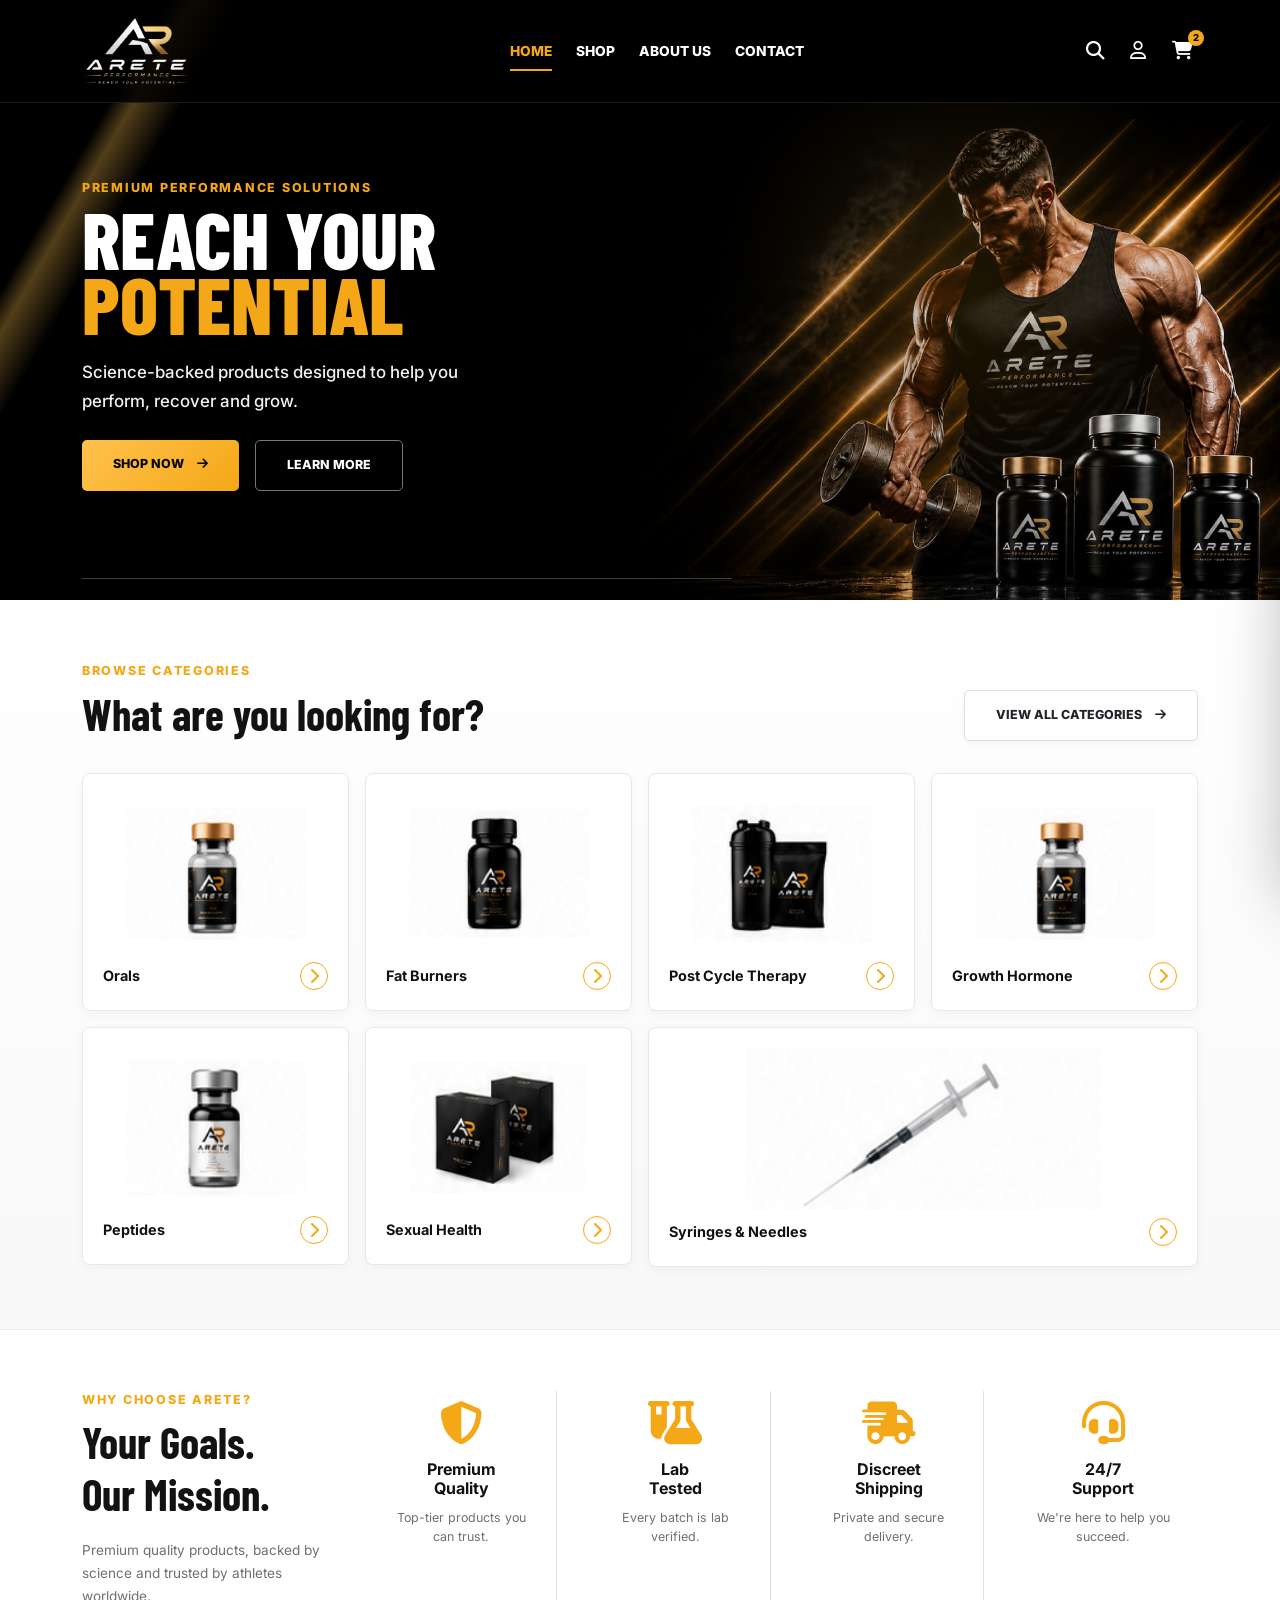
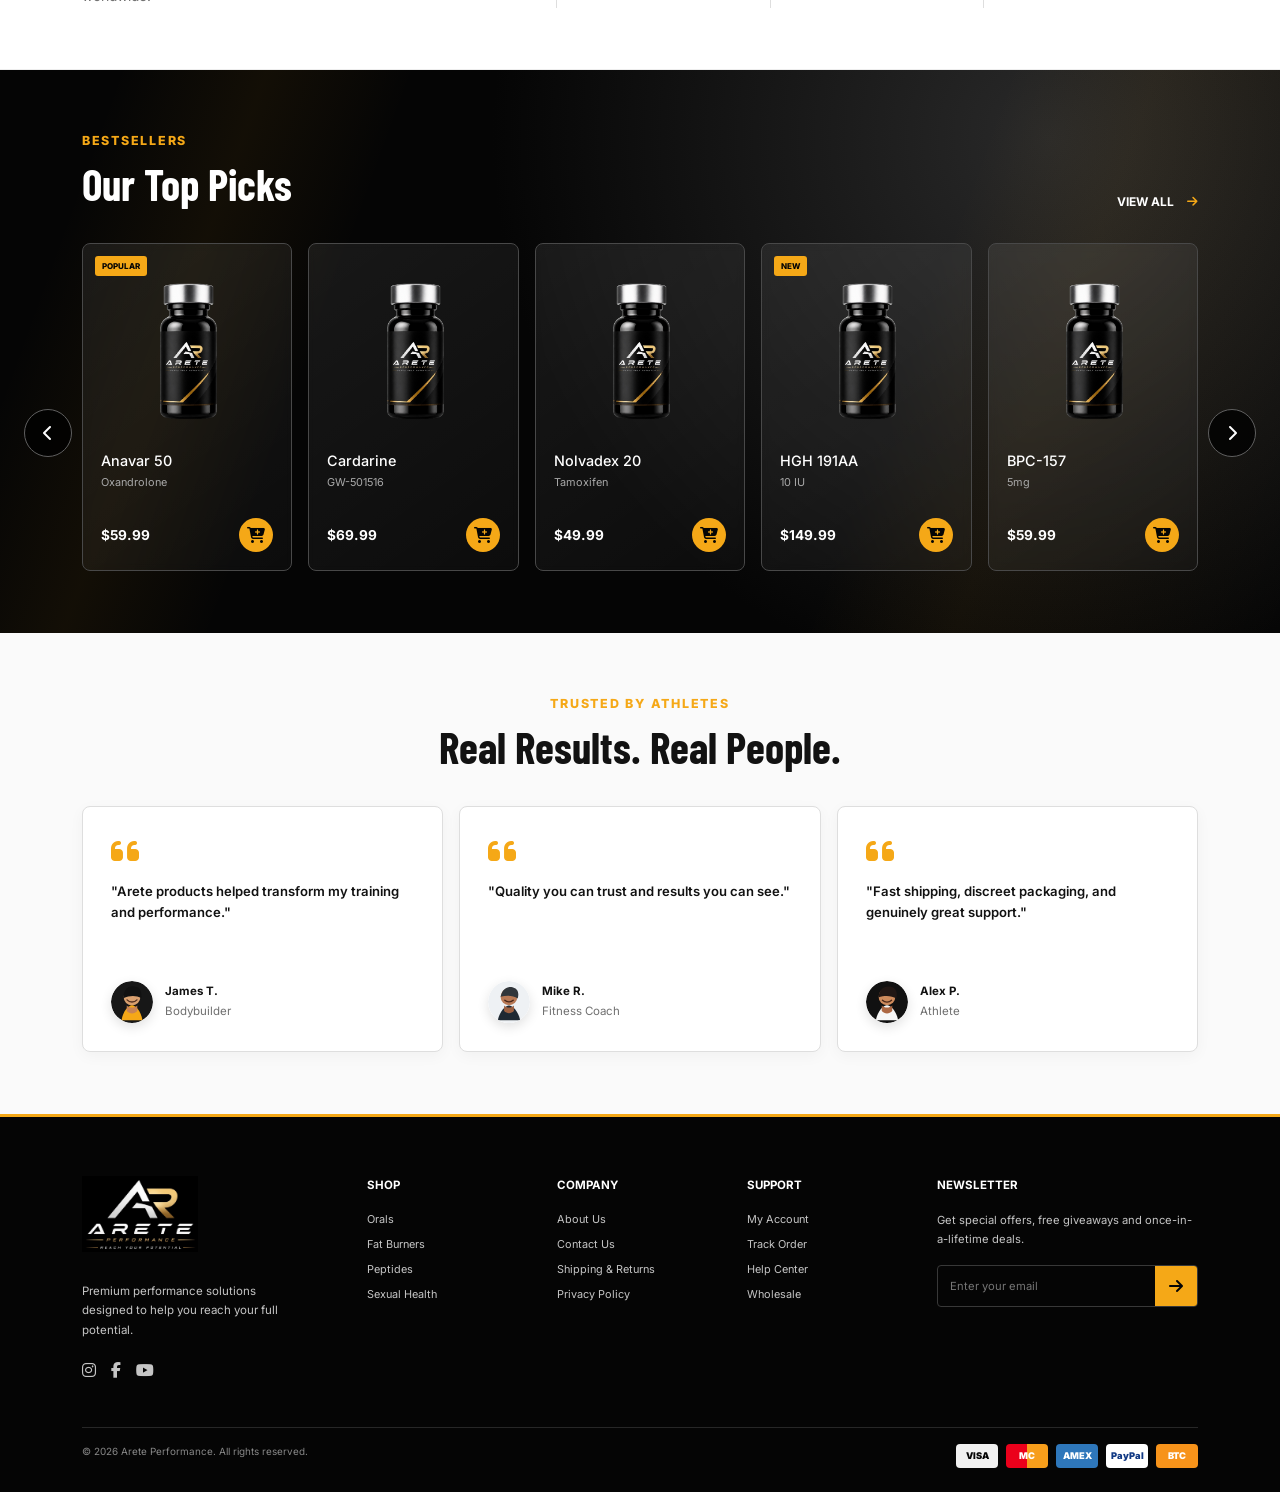
==== index.html @ d75e5074 "backup before execute 001" ====
<!doctype html>
<html lang="en">
<head>
  <meta charset="utf-8">
  <meta name="viewport" content="width=device-width, initial-scale=1">
  <meta name="description" content="Arete Performance premium sports nutrition and performance products.">
  <title>Arete Performance</title>
  <link rel="preconnect" href="https://fonts.googleapis.com">
  <link rel="preconnect" href="https://fonts.gstatic.com" crossorigin>
  <link href="https://fonts.googleapis.com/css2?family=Barlow+Condensed:wght@600;700;800&family=Inter:wght@400;500;600;700;800&display=swap" rel="stylesheet">
  <link href="https://cdn.jsdelivr.net/npm/bootstrap@5.3.3/dist/css/bootstrap.min.css" rel="stylesheet">
  <link href="https://cdnjs.cloudflare.com/ajax/libs/font-awesome/6.7.2/css/all.min.css" rel="stylesheet">
  <link href="assets/css/style.css" rel="stylesheet">
</head>
<body>
  <header class="site-header">
    <nav class="navbar navbar-expand-lg navbar-dark py-3">
      <div class="container">
        <a class="brand" href="#home" aria-label="Arete Performance home"><img src="assets/images/logo/logo-transperent.png" alt="Arete Performance"></a>
        <button class="navbar-toggler border-0 shadow-none" type="button" data-bs-toggle="collapse" data-bs-target="#mainNav" aria-controls="mainNav" aria-expanded="false" aria-label="Toggle navigation">
          <span class="navbar-toggler-icon"></span>
        </button>
        <div class="collapse navbar-collapse" id="mainNav">
          <ul class="navbar-nav mx-auto gap-lg-4">
            <li class="nav-item"><a class="nav-link active" href="#home">Home</a></li>
            <li class="nav-item"><a class="nav-link" href="#products">Shop</a></li>
            <li class="nav-item"><a class="nav-link" href="#about">About us</a></li>
            <li class="nav-item"><a class="nav-link" href="#contact">Contact</a></li>
          </ul>
          <div class="nav-actions d-flex align-items-center gap-3">
            <button class="icon-btn search-toggle" type="button" aria-label="Search"><i class="fa-solid fa-magnifying-glass"></i></button>
            <button class="icon-btn" type="button" aria-label="Account"><i class="fa-regular fa-user"></i></button>
            <button class="icon-btn cart-btn" type="button" aria-label="Cart"><i class="fa-solid fa-cart-shopping"></i><span class="cart-count">2</span></button>
          </div>
        </div>
      </div>
    </nav>
  </header>

  <main>
    <section class="hero" id="home">
      <div class="container hero-content">
        <div class="row align-items-center min-vh-hero">
          <div class="col-lg-6 col-xl-5">
            <p class="eyebrow reveal-up">Premium performance solutions</p>
            <h1 class="reveal-up delay-1">Reach your <span>potential</span></h1>
            <p class="hero-copy reveal-up delay-2">Science-backed products designed to help you perform, recover and grow.</p>
            <div class="d-flex flex-wrap gap-3 mt-4 reveal-up delay-3">
              <a class="btn btn-gold" href="#products">Shop now <i class="fa-solid fa-arrow-right"></i></a>
              <a class="btn btn-outline-light-custom" href="#about">Learn more</a>
            </div>
          </div>
          <!-- <div class="col-lg-6 col-xl-7 d-none d-lg-block">
            <div class="hero-product-stage reveal-up delay-2" aria-hidden="true">
              <img class="hero-shirt-logo" src="assets/images/logo/logo-transperent.png" alt="">
            </div>
          </div> -->
        </div>
        <div class="hero-features row g-0 reveal-up delay-4">
          <div class="col-6 col-lg-3"><div class="hero-feature"><i class="fa-solid fa-medal"></i><span>Premium<br>quality</span></div></div>
          <div class="col-6 col-lg-3"><div class="hero-feature"><i class="fa-solid fa-flask-vial"></i><span>Lab<br>tested</span></div></div>
          <div class="col-6 col-lg-3"><div class="hero-feature"><i class="fa-solid fa-shield-halved"></i><span>Discreet<br>shipping</span></div></div>
          <div class="col-6 col-lg-3"><div class="hero-feature border-0"><i class="fa-solid fa-headset"></i><span>24/7<br>support</span></div></div>
        </div>
      </div>
    </section>

    <section class="section-space categories" id="products">
      <div class="container">
        <div class="section-heading d-flex flex-wrap justify-content-between align-items-end gap-3 reveal-on-scroll">
          <div><p class="eyebrow">Browse categories</p><h2>What are you looking for?</h2></div>
          <a class="btn btn-light-outline" href="#bestsellers">View all categories <i class="fa-solid fa-arrow-right"></i></a>
        </div>
        <div class="row g-3 mt-3 reveal-group">
          <div class="col-6 col-md-4 col-lg-3"><article class="category-card"><img src="assets/images/categories-imgs/orals.png" alt="Orals"><div><h3>Orals</h3><i class="fa-solid fa-chevron-right"></i></div></article></div>
          <div class="col-6 col-md-4 col-lg-3"><article class="category-card bottle-dark"><img src="assets/images/categories-imgs/fat-burrners.png" alt="Fat burners"><div><h3>Fat Burners</h3><i class="fa-solid fa-chevron-right"></i></div></article></div>
          <div class="col-6 col-md-4 col-lg-3"><article class="category-card bottle-blue"><img src="assets/images/categories-imgs/post-cycle-therapy.png" alt="Post cycle therapy"><div><h3>Post Cycle Therapy</h3><i class="fa-solid fa-chevron-right"></i></div></article></div>
          <div class="col-6 col-md-4 col-lg-3"><article class="category-card bottle-gold"><img src="assets/images/categories-imgs/orals.png" alt="Human growth hormone"><div><h3>Growth Hormone</h3><i class="fa-solid fa-chevron-right"></i></div></article></div>
          <div class="col-6 col-md-4 col-lg-3"><article class="category-card bottle-silver"><img src="assets/images/categories-imgs/peptides.png" alt="Peptides"><div><h3>Peptides</h3><i class="fa-solid fa-chevron-right"></i></div></article></div>
          <div class="col-6 col-md-4 col-lg-3"><article class="category-card"><img class="category-art" src="assets/images/categories-imgs/sexual-health.png" alt="Sexual health products"><div><h3>Sexual Health</h3><i class="fa-solid fa-chevron-right"></i></div></article></div>
          <div class="col-12 col-md-8 col-lg-6"><article class="category-card wide-card"><img class="category-art syringe-art" src="assets/images/categories-imgs/injection.png" alt="Syringes and needles"><div><h3>Syringes &amp; Needles</h3><i class="fa-solid fa-chevron-right"></i></div></article></div>
        </div>
      </div>
    </section>

    <section class="why-section section-space" id="about">
      <div class="container">
        <div class="row align-items-stretch g-4 reveal-group">
          <div class="col-lg-3 why-intro">
            <p class="eyebrow">Why choose Arete?</p>
            <h2>Your Goals.<br>Our Mission.</h2>
            <p>Premium quality products, backed by science and trusted by athletes worldwide.</p>
          </div>
          <div class="col-6 col-lg"><div class="benefit"><i class="fa-solid fa-shield-halved"></i><h3>Premium<br>Quality</h3><p>Top-tier products you can trust.</p></div></div>
          <div class="col-6 col-lg"><div class="benefit"><i class="fa-solid fa-flask-vial"></i><h3>Lab<br>Tested</h3><p>Every batch is lab verified.</p></div></div>
          <div class="col-6 col-lg"><div class="benefit"><i class="fa-solid fa-truck-fast"></i><h3>Discreet<br>Shipping</h3><p>Private and secure delivery.</p></div></div>
          <div class="col-6 col-lg"><div class="benefit border-0"><i class="fa-solid fa-headset"></i><h3>24/7<br>Support</h3><p>We're here to help you succeed.</p></div></div>
        </div>
      </div>
    </section>

    <section class="bestsellers section-space" id="bestsellers">
      <div class="container">
        <div class="section-heading light d-flex justify-content-between align-items-end reveal-on-scroll">
          <div><p class="eyebrow">Bestsellers</p><h2>Our Top Picks</h2></div>
          <a href="#products">View all <i class="fa-solid fa-arrow-right"></i></a>
        </div>
        <div class="product-slider">
          <button class="slider-arrow slider-prev" type="button" aria-label="Previous product"><i class="fa-solid fa-chevron-left"></i></button>
          <div class="row g-3 mt-3 reveal-group product-track">
            <div class="col-6 col-md-4 col-lg"><article class="product-card bottle-blue"><span class="tag">Popular</span><img src="assets/images/product-bottle.png" alt="Anavar 50"><h3>Anavar 50</h3><small>Oxandrolone</small><div><strong>$59.99</strong><button aria-label="Add Anavar 50 to cart"><i class="fa-solid fa-cart-plus"></i></button></div></article></div>
            <div class="col-6 col-md-4 col-lg"><article class="product-card bottle-silver"><img src="assets/images/product-bottle.png" alt="Cardarine"><h3>Cardarine</h3><small>GW-501516</small><div><strong>$69.99</strong><button aria-label="Add Cardarine to cart"><i class="fa-solid fa-cart-plus"></i></button></div></article></div>
            <div class="col-6 col-md-4 col-lg"><article class="product-card bottle-gold"><img src="assets/images/product-bottle.png" alt="Nolvadex 20"><h3>Nolvadex 20</h3><small>Tamoxifen</small><div><strong>$49.99</strong><button aria-label="Add Nolvadex to cart"><i class="fa-solid fa-cart-plus"></i></button></div></article></div>
            <div class="col-6 col-md-4 col-lg"><article class="product-card bottle-dark"><span class="tag">New</span><img src="assets/images/product-bottle.png" alt="HGH 191AA"><h3>HGH 191AA</h3><small>10 IU</small><div><strong>$149.99</strong><button aria-label="Add HGH to cart"><i class="fa-solid fa-cart-plus"></i></button></div></article></div>
            <div class="col-6 col-md-4 col-lg"><article class="product-card"><img src="assets/images/product-bottle.png" alt="BPC-157"><h3>BPC-157</h3><small>5mg</small><div><strong>$59.99</strong><button aria-label="Add BPC-157 to cart"><i class="fa-solid fa-cart-plus"></i></button></div></article></div>
          </div>
          <button class="slider-arrow slider-next" type="button" aria-label="Next product"><i class="fa-solid fa-chevron-right"></i></button>
        </div>
      </div>
    </section>

    <section class="testimonials section-space">
      <div class="container">
        <div class="text-center section-heading reveal-on-scroll"><p class="eyebrow">Trusted by athletes</p><h2>Real Results. Real People.</h2></div>
        <div class="row g-3 mt-3 reveal-group">
          <div class="col-md-4"><figure class="quote-card"><i class="fa-solid fa-quote-left"></i><blockquote>"Arete products helped transform my training and performance."</blockquote><figcaption><img src="assets/images/testimonial-james.svg" alt="James T."><div><strong>James T.</strong><small>Bodybuilder</small></div></figcaption></figure></div>
          <div class="col-md-4"><figure class="quote-card"><i class="fa-solid fa-quote-left"></i><blockquote>"Quality you can trust and results you can see."</blockquote><figcaption><img src="assets/images/testimonial-mike.svg" alt="Mike R."><div><strong>Mike R.</strong><small>Fitness Coach</small></div></figcaption></figure></div>
          <div class="col-md-4"><figure class="quote-card"><i class="fa-solid fa-quote-left"></i><blockquote>"Fast shipping, discreet packaging, and genuinely great support."</blockquote><figcaption><img src="assets/images/testimonial-alex.svg" alt="Alex P."><div><strong>Alex P.</strong><small>Athlete</small></div></figcaption></figure></div>
        </div>
      </div>
    </section>
  </main>

  <footer class="site-footer section-space pb-4" id="contact">
    <div class="container">
      <div class="row g-4">
        <div class="col-lg-3"><a class="brand footer-brand" href="#home"><img src="assets/images/logo/logo.png" alt="Arete Performance"></a><p class="footer-copy">Premium performance solutions designed to help you reach your full potential.</p><div class="socials"><a href="#" aria-label="Instagram"><i class="fa-brands fa-instagram"></i></a><a href="#" aria-label="Facebook"><i class="fa-brands fa-facebook-f"></i></a><a href="#" aria-label="Youtube"><i class="fa-brands fa-youtube"></i></a></div></div>
        <div class="col-6 col-lg-2"><h3>Shop</h3><a href="#products">Orals</a><a href="#products">Fat Burners</a><a href="#products">Peptides</a><a href="#products">Sexual Health</a></div>
        <div class="col-6 col-lg-2"><h3>Company</h3><a href="#about">About Us</a><a href="#contact">Contact Us</a><a href="#">Shipping &amp; Returns</a><a href="#">Privacy Policy</a></div>
        <div class="col-6 col-lg-2"><h3>Support</h3><a href="#">My Account</a><a href="#">Track Order</a><a href="#">Help Center</a><a href="#">Wholesale</a></div>
        <div class="col-lg-3"><h3>Newsletter</h3><p>Get special offers, free giveaways and once-in-a-lifetime deals.</p><form class="newsletter"><label class="visually-hidden" for="email">Email</label><input id="email" type="email" placeholder="Enter your email" required><button type="submit" aria-label="Subscribe"><i class="fa-solid fa-arrow-right"></i></button></form></div>
      </div>
      <div class="footer-bottom"><span>&copy; 2026 Arete Performance. All rights reserved.</span><div class="payment-badges"><span>VISA</span><span>MC</span><span>AMEX</span><span>PayPal</span><span>BTC</span></div></div>
    </div>
  </footer>

  <div class="search-panel" aria-hidden="true">
    <button class="panel-close search-close" type="button" aria-label="Close search"><i class="fa-solid fa-xmark"></i></button>
    <div class="search-box">
      <p class="eyebrow">Search products</p>
      <form class="search-form">
        <label class="visually-hidden" for="siteSearch">Search</label>
        <input id="siteSearch" type="search" placeholder="Search Orals, Peptides, HGH..." autocomplete="off">
        <button type="submit"><i class="fa-solid fa-magnifying-glass"></i></button>
      </form>
      <div class="search-results" aria-live="polite"></div>
    </div>
  </div>

  <div class="cart-overlay" aria-hidden="true"></div>
  <aside class="cart-drawer" aria-hidden="true" aria-label="Shopping cart">
    <div class="cart-head">
      <div><p class="eyebrow">Your cart</p><h2>Shopping Cart</h2></div>
      <button class="panel-close cart-close" type="button" aria-label="Close cart"><i class="fa-solid fa-xmark"></i></button>
    </div>
    <div class="cart-items"></div>
    <div class="cart-empty">Your cart is empty.</div>
    <div class="cart-summary">
      <div><span>Subtotal</span><strong class="cart-subtotal">$0.00</strong></div>
      <p>Taxes and shipping calculated at checkout.</p>
      <button class="btn btn-gold w-100" type="button">Checkout <i class="fa-solid fa-arrow-right"></i></button>
    </div>
  </aside>

  <div class="toast-container position-fixed bottom-0 end-0 p-3"><div id="cartToast" class="toast" role="status"><div class="toast-body">Product added to your cart.</div></div></div>
  <script src="https://cdn.jsdelivr.net/npm/bootstrap@5.3.3/dist/js/bootstrap.bundle.min.js"></script>
  <script src="assets/js/main.js"></script>
</body>
</html>
---- assets/css/style.css ----
:root {
  --color-primary: #f5a817;
  --color-primary-light: #ffc14d;
  --color-black: #050505;
  --color-dark: #101010;
  --color-card: #181818;
  --color-white: #ffffff;
  --color-text: #121212;
  --color-muted: #707070;
  --color-border: #dedede;
  --color-surface: #f7f7f7;
  --font-body: "Inter", sans-serif;
  --font-display: "Barlow Condensed", sans-serif;
  --radius: 8px;
  --shadow: 0 12px 34px rgba(0, 0, 0, .1);
}

* {
  box-sizing: border-box;
}

html {
  scroll-behavior: smooth;
}

body {
  margin: 0;
  color: var(--color-text);
  font-family: var(--font-body);
  background: var(--color-white);
  overflow-x: hidden;
}

body.panel-open {
  overflow: hidden;
}

a {
  color: inherit;
  text-decoration: none;
}

img {
  max-width: 100%;
}

.section-space {
  padding: 62px 0;
}

.eyebrow {
  margin: 0 0 8px;
  color: var(--color-primary);
  font-size: .78rem;
  font-weight: 800;
  letter-spacing: .14em;
  text-transform: uppercase;
}

.section-heading h2,
.why-intro h2 {
  margin: 0;
  font-family: var(--font-display);
  font-size: clamp(2rem, 4vw, 2.7rem);
  font-weight: 700;
}

.site-header {
  position: fixed;
  top: 0;
  right: 0;
  left: 0;
  z-index: 1030;
  background: rgba(0, 0, 0, .84);
  border-bottom: 1px solid rgba(255, 255, 255, .1);
  transition: background .28s ease, border-color .28s ease, box-shadow .28s ease, backdrop-filter .28s ease;
}

.site-header.is-scrolled,
.site-header.menu-open {
  background: rgba(3, 3, 3, .95);
  border-bottom-color: rgba(255, 255, 255, .14);
  box-shadow: 0 12px 30px rgba(0, 0, 0, .28);
  backdrop-filter: blur(12px);
}

.brand {
  display: inline-flex;
  align-items: center;
  color: var(--color-white);
}

.brand {
  width: 150px;
  height: 70px;
}
.brand img {
  width: 100%;
  height: 100%;
  object-fit: contain;
  object-position: left;
}

.footer-brand img {
  width: 138px;
  height: 76px;
}

.navbar .nav-link {
  position: relative;
  padding: 10px 0 !important;
  color: var(--color-white);
  font-size: .86rem;
  font-weight: 800;
  text-transform: uppercase;
}

.navbar .nav-link::after {
  content: "";
  position: absolute;
  right: 50%;
  bottom: 0;
  left: 50%;
  height: 2px;
  background: var(--color-primary);
  transition: .25s;
}

.navbar .nav-link:hover,
.navbar .nav-link.active {
  color: var(--color-primary);
}

.navbar .nav-link:hover::after,
.navbar .nav-link.active::after {
  right: 0;
  left: 0;
}

.icon-btn {
  position: relative;
  padding: 5px;
  color: var(--color-white);
  font-size: 1.15rem;
  border: 0;
  background: transparent;
  transition: color .25s, transform .25s;
}

.icon-btn:hover {
  color: var(--color-primary);
  transform: translateY(-2px);
}

.cart-btn span {
  position: absolute;
  top: -2px;
  right: -6px;
  display: grid;
  width: 16px;
  height: 16px;
  place-items: center;
  color: var(--color-black);
  font-size: .6rem;
  font-weight: 800;
  background: var(--color-primary);
  border-radius: 50%;
}

.hero {
  position: relative;
  /* min-height: 704px; */
  height: 600px;
  color: var(--color-white);
  background: var(--color-black) url("../images/hero-performance.png") center top/cover no-repeat;
  overflow: hidden;
}

.hero::after {
  content: "";
  position: absolute;
  inset: -25%;
  background: linear-gradient(120deg, transparent 31%, rgba(245, 168, 23, .08) 35%, rgba(255, 193, 77, .44) 36%, rgba(245, 168, 23, .07) 37%, transparent 42%, transparent 49%, rgba(255, 193, 77, .35) 50%, transparent 52%, transparent 59%, rgba(255, 193, 77, .32) 60%, transparent 62%);
  transform: translateX(-45%);
  animation: lightSweep 6s ease-in-out infinite;
  pointer-events: none;
}

.hero::before {
  content: "";
  position: absolute;
  inset: 0;
  background: radial-gradient(circle at 76% 48%, rgba(245, 168, 23, .12), transparent 25%), linear-gradient(90deg, rgba(0, 0, 0, .98) 0%, rgba(0, 0, 0, .9) 30%, rgba(0, 0, 0, .28) 64%, rgba(0, 0, 0, .05));
}

.hero-content {
  position: relative;
  z-index: 1;
  padding-top: 92px;
}

/* .hero-content.container {
  max-width: 1480px;
} */

.min-vh-hero {
  min-height: 486px;
}

.hero h1 {
  max-width: 570px;
  margin: 0;
  font-family: var(--font-display);
  font-size: clamp(4.05rem, 6.2vw, 6.25rem);
  font-weight: 800;
  line-height: .82;
  text-transform: uppercase;
  text-shadow: 0 7px 22px rgba(0, 0, 0, .45);
}

.hero h1 span {
  display: block;
  color: var(--color-primary);
}

.hero-copy {
  max-width: 430px;
  margin: 22px 0 0;
  color: #f0f0f0;
  font-size: 1.06rem;
  font-weight: 500;
  line-height: 1.7;
}

.hero-product-stage {
  position: absolute;
  top: 94px;
  right: 10px;
  width: min(800px, 54vw);
  height: 610px;
  pointer-events: none;
}

.hero-product-stage::before {
  content: "";
  position: absolute;
  right: 8%;
  bottom: 14px;
  width: 480px;
  height: 80px;
  background: radial-gradient(ellipse, rgba(0, 0, 0, .66), transparent 68%);
  filter: blur(6px);
}

.hero-shirt-logo {
  position: absolute;
  top: 246px;
  right: 254px;
  width: 192px;
  height: auto;
  object-fit: contain;
  filter: drop-shadow(0 8px 12px rgba(0, 0, 0, .45));
  opacity: .96;
}

.hero-bottle {
  position: absolute;
  object-fit: contain;
  filter: drop-shadow(0 20px 24px rgba(0, 0, 0, .55));
  animation: productFloat 5.5s ease-in-out infinite;
}

.hero-bottle-lg {
  right: 124px;
  bottom: 3px;
  width: 170px;
  height: 236px;
  z-index: 2;
}

.hero-bottle-md {
  right: 8px;
  bottom: 4px;
  width: 132px;
  height: 184px;
  filter: sepia(.28) saturate(1.35) drop-shadow(0 18px 22px rgba(0, 0, 0, .55));
  animation-delay: .55s;
}

.hero-bottle-sm {
  right: 302px;
  bottom: 4px;
  width: 112px;
  height: 158px;
  filter: brightness(.62) contrast(1.2) drop-shadow(0 16px 18px rgba(0, 0, 0, .55));
  animation-delay: .25s;
}

.btn {
  padding: 15px 31px;
  font-size: .78rem;
  font-weight: 800;
  text-transform: uppercase;
  border-radius: 5px;
}

.btn i {
  margin-left: 10px;
}

.btn-gold {
  color: var(--color-black);
  background: linear-gradient(135deg, var(--color-primary-light), var(--color-primary));
  border: 0;
}

.btn-gold:hover {
  color: var(--color-black);
  background: var(--color-primary-light);
  transform: translateY(-2px);
}

.btn-outline-light-custom {
  color: var(--color-white);
  border: 1px solid #777;
}

.btn-outline-light-custom:hover {
  color: var(--color-black);
  background: var(--color-white);
}

.hero-features {
  max-width: 650px;
  border-top: 1px solid rgba(255, 255, 255, .24);
}

.hero-feature {
  display: flex;
  align-items: center;
  gap: 12px;
  margin: 23px 0;
  padding: 0 22px;
  border-right: 1px solid rgba(255, 255, 255, .2);
}

.hero-feature i {
  display: grid;
  min-width: 38px;
  height: 38px;
  place-items: center;
  color: var(--color-primary);
  font-size: 1.2rem;
  border: 1px solid var(--color-primary);
  border-radius: 50%;
}

.hero-feature span {
  font-size: .7rem;
  font-weight: 700;
  line-height: 1.5;
  text-transform: uppercase;
}

.categories {
  background: linear-gradient(180deg, #fff 0%, #f8f8f8 100%);
}

.btn-light-outline {
  background: var(--color-white);
  border: 1px solid var(--color-border);
  box-shadow: 0 3px 10px rgba(0, 0, 0, .04);
}

.category-card {
  position: relative;
  min-height: 230px;
  padding: 20px;
  background: var(--color-white);
  border: 1px solid #e8e8e8;
  border-radius: var(--radius);
  box-shadow: 0 3px 12px rgba(0, 0, 0, .04);
  transition: transform .25s, box-shadow .25s, border-color .25s;
  overflow: hidden;
}

.category-card::before {
  content: "";
  position: absolute;
  inset: 0;
  background: linear-gradient(135deg, rgba(245, 168, 23, .09), transparent 42%);
  opacity: 0;
  transition: opacity .25s;
}

.category-card:hover {
  transform: translateY(-5px);
  border-color: rgba(245, 168, 23, .45);
  box-shadow: var(--shadow);
}

.category-card:hover::before {
  opacity: 1;
}

.category-card>img {
  display: block;
  /* width: 130px; */
  width: 180px;
  height: 160px;
  margin: 0 auto 8px;
  object-fit: contain;
}

.category-card>img.category-art {
  width: 175px;
  height: 160px;
}

.wide-card>img.syringe-art {
  width: min(360px, 100%);
  height: 162px;
}

.category-card>div {
  display: flex;
  align-items: center;
  justify-content: space-between;
  gap: 10px;
}

.category-card h3 {
  margin: 0;
  font-size: .9rem;
  font-weight: 700;
}

.category-card div>i {
  display: grid;
  min-width: 28px;
  height: 28px;
  place-items: center;
  color: var(--color-primary);
  border: 1px solid var(--color-primary);
  border-radius: 50%;
}

.why-section {
  background: var(--color-white);
  box-shadow: inset 0 1px 0 #ededed, inset 0 -1px 0 #ededed;
}

.why-intro p:last-child {
  margin: 18px 0 0;
  color: var(--color-muted);
  font-size: .85rem;
  line-height: 1.7;
}

.benefit {
  height: 100%;
  padding: 10px 20px;
  text-align: center;
  border-right: 1px solid var(--color-border);
}

.benefit>i {
  color: var(--color-primary);
  font-size: 2.7rem;
}

.benefit h3 {
  margin: 15px 0 10px;
  font-size: 1rem;
  font-weight: 700;
}

.benefit p {
  margin: 0;
  color: var(--color-muted);
  font-size: .78rem;
  line-height: 1.55;
}

.bestsellers {
  position: relative;
  color: var(--color-white);
  background: radial-gradient(circle at 82% 12%, #292929, var(--color-black) 48%);
  overflow: hidden;
}

.bestsellers::before {
  content: "";
  position: absolute;
  inset: 0;
  background: linear-gradient(110deg, transparent 8%, rgba(245, 168, 23, .06) 18%, transparent 28%, transparent 68%, rgba(245, 168, 23, .05) 78%, transparent);
  pointer-events: none;
}

.bestsellers .container {
  position: relative;
  z-index: 1;
}

.product-slider {
  position: relative;
}

.slider-arrow {
  position: absolute;
  top: 53%;
  z-index: 2;
  display: grid;
  width: 48px;
  height: 48px;
  place-items: center;
  color: var(--color-white);
  background: rgba(0, 0, 0, .78);
  border: 1px solid #5f5f5f;
  border-radius: 50%;
  transition: color .25s, border-color .25s, transform .25s;
}

.slider-arrow:hover {
  color: var(--color-primary);
  border-color: var(--color-primary);
  transform: translateY(-2px);
}

.slider-prev {
  left: -58px;
}

.slider-next {
  right: -58px;
}

.section-heading.light a {
  color: var(--color-white);
  font-size: .75rem;
  font-weight: 700;
  text-transform: uppercase;
}

.section-heading.light a i {
  margin-left: 10px;
  color: var(--color-primary);
}

.product-card {
  position: relative;
  height: 100%;
  padding: 18px;
  background: linear-gradient(145deg, rgba(255, 255, 255, .08), rgba(255, 255, 255, .03));
  border: 1px solid #484848;
  border-radius: var(--radius);
  transition: transform .25s, border-color .25s, box-shadow .25s;
  overflow: hidden;
  backdrop-filter: blur(4px);
}

.product-card:hover {
  transform: translateY(-6px);
  border-color: var(--color-primary);
  box-shadow: 0 18px 34px rgba(0, 0, 0, .28);
}

.product-card img {
  display: block;
  width: 145px;
  height: 180px;
  margin: 0 auto;
  object-fit: contain;
}

.product-card h3 {
  margin: 10px 0 5px;
  font-size: .9rem;
}

.product-card small {
  display: block;
  min-height: 34px;
  color: #a9a9a9;
  font-size: .68rem;
}

.product-card>div {
  display: flex;
  align-items: center;
  justify-content: space-between;
  margin-top: 10px;
}

.product-card strong {
  font-size: .85rem;
}

.product-card button {
  display: grid;
  width: 34px;
  height: 34px;
  place-items: center;
  color: var(--color-black);
  background: var(--color-primary);
  border: 0;
  border-radius: 50%;
}

.tag {
  position: absolute;
  top: 12px;
  left: 12px;
  z-index: 1;
  padding: 4px 7px;
  color: var(--color-black);
  font-size: .5rem;
  font-weight: 800;
  text-transform: uppercase;
  background: var(--color-primary);
  border-radius: 3px;
}

.testimonials {
  background: #fafafa;
}

.quote-card {
  height: 100%;
  margin: 0;
  padding: 28px;
  background: var(--color-white);
  border: 1px solid var(--color-border);
  border-radius: var(--radius);
  box-shadow: 0 4px 15px rgba(0, 0, 0, .04);
}

.quote-card>i {
  color: var(--color-primary);
  font-size: 2rem;
}

.quote-card blockquote {
  min-height: 78px;
  margin: 12px 0 22px;
  font-size: .82rem;
  font-weight: 600;
  line-height: 1.6;
}

.quote-card figcaption {
  display: flex;
  align-items: center;
  gap: 12px;
}

.quote-card figcaption>img {
  width: 42px;
  height: 42px;
  object-fit: cover;
  border-radius: 50%;
  box-shadow: 0 4px 12px rgba(0, 0, 0, .12);
}

.quote-card strong,
.quote-card small {
  display: block;
  font-size: .72rem;
}

.quote-card small {
  margin-top: 3px;
  color: var(--color-muted);
}

.site-footer {
  color: #c5c5c5;
  background: var(--color-black);
  border-top: 3px solid var(--color-primary);
}

.footer-copy {
  max-width: 220px;
  margin: 24px 0 18px;
  font-size: .72rem;
  line-height: 1.7;
}

.socials {
  display: flex;
  gap: 15px;
}

.site-footer h3 {
  margin: 0 0 18px;
  color: var(--color-white);
  font-size: .72rem;
  font-weight: 700;
  text-transform: uppercase;
}

.site-footer .col-6>a {
  display: block;
  margin-bottom: 9px;
  font-size: .68rem;
}

.site-footer .col-6>a:hover {
  color: var(--color-primary);
}

.site-footer .col-lg-3>p:not(.footer-copy) {
  font-size: .7rem;
  line-height: 1.7;
}

.newsletter {
  display: flex;
  margin-top: 16px;
  border: 1px solid #383838;
  border-radius: 4px;
  overflow: hidden;
}

.newsletter input {
  min-width: 0;
  flex: 1;
  padding: 12px;
  color: var(--color-white);
  font-size: .7rem;
  background: transparent;
  border: 0;
  outline: 0;
}

.newsletter button {
  width: 42px;
  color: var(--color-black);
  background: var(--color-primary);
  border: 0;
}

.footer-bottom {
  display: flex;
  justify-content: space-between;
  gap: 20px;
  margin-top: 45px;
  padding-top: 16px;
  color: #888;
  font-size: .62rem;
  border-top: 1px solid #272727;
}

.payment-badges {
  display: flex;
  flex-wrap: wrap;
  gap: 8px;
  justify-content: flex-end;
}

.payment-badges span {
  display: grid;
  min-width: 42px;
  height: 24px;
  place-items: center;
  color: #060606;
  font-size: .58rem;
  font-weight: 900;
  background: #f1f1f1;
  border-radius: 4px;
}

.payment-badges span:nth-child(2) {
  color: #fff;
  background: linear-gradient(90deg, #eb001b 0 50%, #f79e1b 50%);
}

.payment-badges span:nth-child(3) {
  color: #fff;
  background: #2e77bb;
}

.payment-badges span:nth-child(4) {
  color: #113984;
  background: #fff;
}

.payment-badges span:nth-child(5) {
  color: #fff;
  background: #f7931a;
}

.toast {
  color: var(--color-white);
  background: var(--color-dark);
  border-left: 4px solid var(--color-primary);
}

.reveal-up {
  animation: revealUp .85s ease both;
}

.delay-1 {
  animation-delay: .12s;
}

.delay-2 {
  animation-delay: .24s;
}

.delay-3 {
  animation-delay: .36s;
}

.delay-4 {
  animation-delay: .48s;
}

.reveal-on-scroll,
.reveal-group>* {
  opacity: 0;
  transform: translateY(28px);
  transition: opacity .65s ease, transform .65s ease;
}

.reveal-on-scroll.is-visible,
.reveal-group>*.is-visible {
  opacity: 1;
  transform: translateY(0);
}

.category-card img,
.product-card img {
  transition: transform .35s ease, filter .35s ease;
}

.category-card:hover img,
.product-card:hover img {
  transform: translateY(-7px) scale(1.04);
}

.search-panel {
  position: fixed;
  inset: 0;
  z-index: 1100;
  display: grid;
  place-items: start center;
  padding: 110px 20px 20px;
  background: rgba(0, 0, 0, .88);
  backdrop-filter: blur(9px);
  opacity: 0;
  visibility: hidden;
  transition: opacity .25s, visibility .25s;
}

.search-panel.is-open {
  opacity: 1;
  visibility: visible;
}

.search-box {
  width: min(760px, 100%);
  padding: 30px;
  background: var(--color-white);
  border-top: 4px solid var(--color-primary);
  border-radius: var(--radius);
  box-shadow: 0 24px 80px rgba(0, 0, 0, .45);
  transform: translateY(-25px);
  transition: transform .3s ease;
}

.search-panel.is-open .search-box {
  transform: translateY(0);
}

.search-form {
  display: flex;
  gap: 10px;
}

.search-form input {
  flex: 1;
  min-width: 0;
  padding: 15px 18px;
  border: 1px solid var(--color-border);
  border-radius: 6px;
  outline: 0;
}

.search-form input:focus {
  border-color: var(--color-primary);
  box-shadow: 0 0 0 3px rgba(245, 168, 23, .18);
}

.search-form button,
.panel-close {
  display: grid;
  place-items: center;
  border: 0;
}

.search-form button {
  width: 54px;
  color: var(--color-black);
  background: var(--color-primary);
  border-radius: 6px;
}

.panel-close {
  width: 42px;
  height: 42px;
  color: var(--color-white);
  background: rgba(255, 255, 255, .12);
  border-radius: 50%;
}

.search-close {
  position: absolute;
  top: 28px;
  right: 32px;
}

.search-results {
  display: grid;
  gap: 10px;
  margin-top: 18px;
}

.search-result {
  display: flex;
  align-items: center;
  justify-content: space-between;
  gap: 15px;
  padding: 12px;
  border: 1px solid var(--color-border);
  border-radius: 8px;
}

.search-result img {
  width: 48px;
  height: 58px;
  object-fit: contain;
}

.search-result strong,
.search-result small {
  display: block;
}

.search-result small {
  color: var(--color-muted);
  font-size: .75rem;
}

.search-result button {
  min-width: 34px;
  height: 34px;
  color: var(--color-black);
  background: var(--color-primary);
  border: 0;
  border-radius: 50%;
}

.no-results {
  margin: 0;
  color: var(--color-muted);
  font-size: .9rem;
}

.cart-overlay {
  position: fixed;
  inset: 0;
  z-index: 1090;
  background: rgba(0, 0, 0, .62);
  opacity: 0;
  visibility: hidden;
  transition: opacity .25s, visibility .25s;
}

.cart-overlay.is-open {
  opacity: 1;
  visibility: visible;
}

.cart-drawer {
  position: fixed;
  top: 0;
  right: 0;
  z-index: 1101;
  display: flex;
  flex-direction: column;
  width: min(430px, 100%);
  height: 100vh;
  padding: 24px;
  background: var(--color-white);
  box-shadow: -18px 0 60px rgba(0, 0, 0, .28);
  transform: translateX(105%);
  transition: transform .32s ease;
}

.cart-drawer.is-open {
  transform: translateX(0);
}

.cart-head {
  display: flex;
  align-items: start;
  justify-content: space-between;
  gap: 16px;
  padding-bottom: 18px;
  border-bottom: 1px solid var(--color-border);
}

.cart-head h2 {
  margin: 0;
  font-family: var(--font-display);
  font-size: 2rem;
}

.cart-close {
  color: var(--color-black);
  background: var(--color-surface);
}

.cart-items {
  flex: 1;
  display: grid;
  align-content: start;
  gap: 14px;
  margin: 18px 0;
  overflow-y: auto;
}

.cart-item {
  display: grid;
  grid-template-columns: 70px 1fr auto;
  gap: 12px;
  align-items: center;
  padding: 12px;
  border: 1px solid var(--color-border);
  border-radius: var(--radius);
}

.cart-item img {
  width: 64px;
  height: 76px;
  object-fit: contain;
  background: var(--color-surface);
  border-radius: 7px;
}

.cart-item h3 {
  margin: 0 0 4px;
  font-size: .9rem;
}

.cart-item small {
  color: var(--color-muted);
}

.qty-control {
  display: inline-flex;
  align-items: center;
  gap: 9px;
  margin-top: 8px;
  padding: 4px;
  background: var(--color-surface);
  border-radius: 999px;
}

.qty-control button,
.remove-item {
  border: 0;
  background: transparent;
}

.qty-control button {
  width: 24px;
  height: 24px;
  color: var(--color-black);
}

.remove-item {
  color: #a2a2a2;
  font-size: .9rem;
}

.cart-empty {
  display: none;
  flex: 1;
  place-items: center;
  color: var(--color-muted);
  text-align: center;
}

.cart-empty.is-visible {
  display: grid;
}

.cart-summary {
  padding-top: 18px;
  border-top: 1px solid var(--color-border);
}

.cart-summary>div {
  display: flex;
  justify-content: space-between;
  margin-bottom: 8px;
  font-size: 1.05rem;
}

.cart-summary p {
  color: var(--color-muted);
  font-size: .78rem;
}

@keyframes revealUp {
  from {
    opacity: 0;
    transform: translateY(24px);
  }

  to {
    opacity: 1;
    transform: translateY(0);
  }
}

@keyframes lightSweep {

  0%,
  45% {
    transform: translateX(-45%);
    opacity: 0;
  }

  55% {
    opacity: 1;
  }

  100% {
    transform: translateX(45%);
    opacity: 0;
  }
}

@keyframes productFloat {

  0%,
  100% {
    transform: translateY(0) rotate(0deg);
  }

  50% {
    transform: translateY(-12px) rotate(1.25deg);
  }
}

@media (max-width: 991.98px) {
  .navbar-collapse {
    padding: 20px 0 8px;
  }

  .navbar .nav-link {
    display: inline-block;
  }

  .nav-actions {
    margin-top: 15px;
  }

  .hero {
    min-height: 620px;
    background-position: 62% center;
  }

  .hero::before {
    background: linear-gradient(90deg, rgba(0, 0, 0, .97), rgba(0, 0, 0, .68));
  }

  .min-vh-hero {
    min-height: 500px;
  }

  .hero-feature {
    padding: 0 10px;
  }

  .why-intro {
    margin-bottom: 15px;
  }

  .slider-arrow {
    display: none;
  }
}

@media (max-width: 767.98px) {
  .section-space {
    padding: 52px 0;
  }

  .hero {
    min-height: 680px;
    background-position: 68% center;
  }

  .hero::before {
    background: linear-gradient(90deg, rgba(0, 0, 0, .96) 0%, rgba(0, 0, 0, .76) 70%, rgba(0, 0, 0, .55));
  }

  .hero h1 {
    font-size: 3.8rem;
  }

  .hero-copy {
    max-width: 320px;
    font-size: .92rem;
  }

  .hero-feature {
    border: 0;
  }

  .category-card {
    min-height: 190px;
    padding: 12px;
  }

  .category-card>img {
    width: 100px;
    height: 125px;
  }

  .category-card h3 {
    font-size: .75rem;
  }

  .category-card>img.category-art {
    width: 130px;
    height: 125px;
  }

  .wide-card>img.syringe-art {
    width: 210px;
    height: 125px;
  }

  .benefit {
    padding: 10px 5px;
    border: 0;
  }

  .product-card {
    padding: 12px;
  }

  .product-card img {
    width: 110px;
    height: 140px;
  }

  .footer-bottom {
    flex-direction: column;
  }

  .payment-badges {
    justify-content: flex-start;
  }

  .search-panel {
    padding-top: 86px;
  }

  .search-box,
  .cart-drawer {
    padding: 20px;
  }

  .cart-item {
    grid-template-columns: 58px 1fr auto;
  }

  .cart-item img {
    width: 54px;
    height: 66px;
  }
}

@media only screen and (min-width:1300px) and (max-width:1550px) {
  .min-vh-hero {
    min-height: 425px;
  }
}
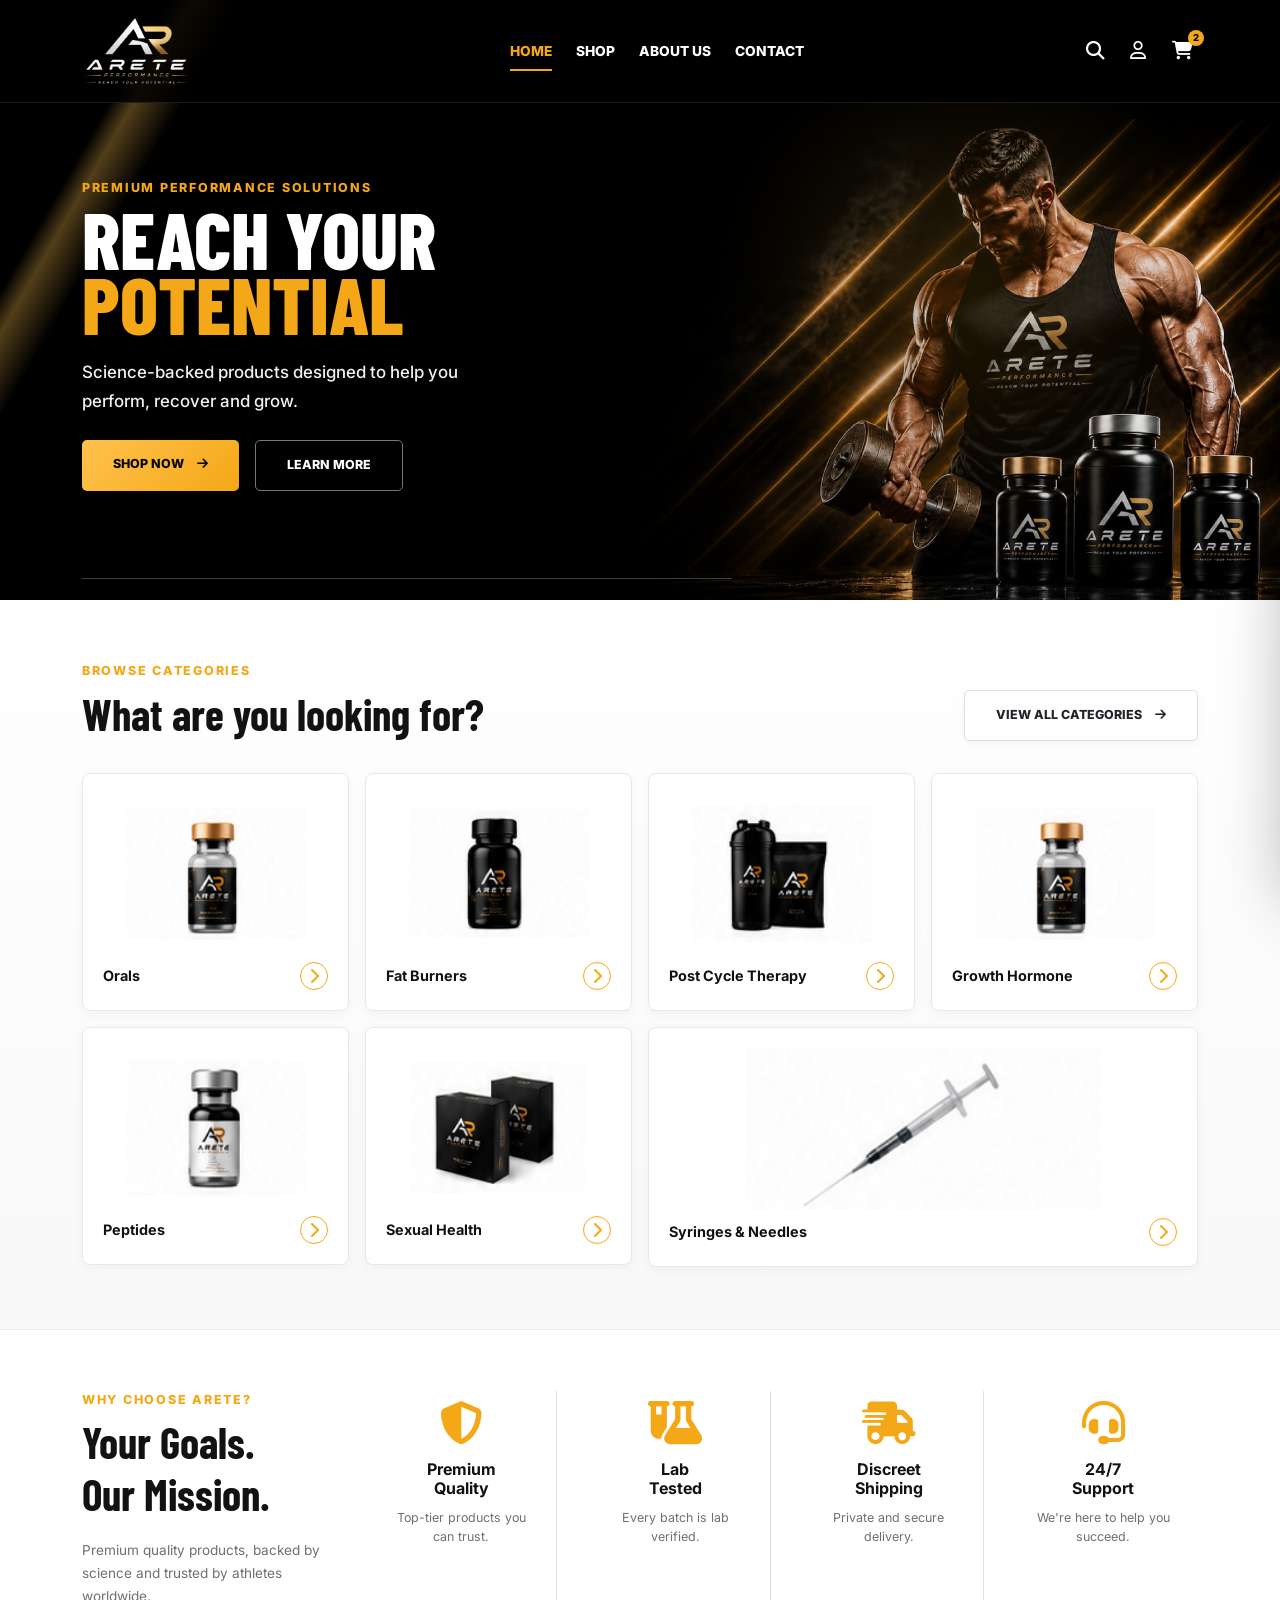
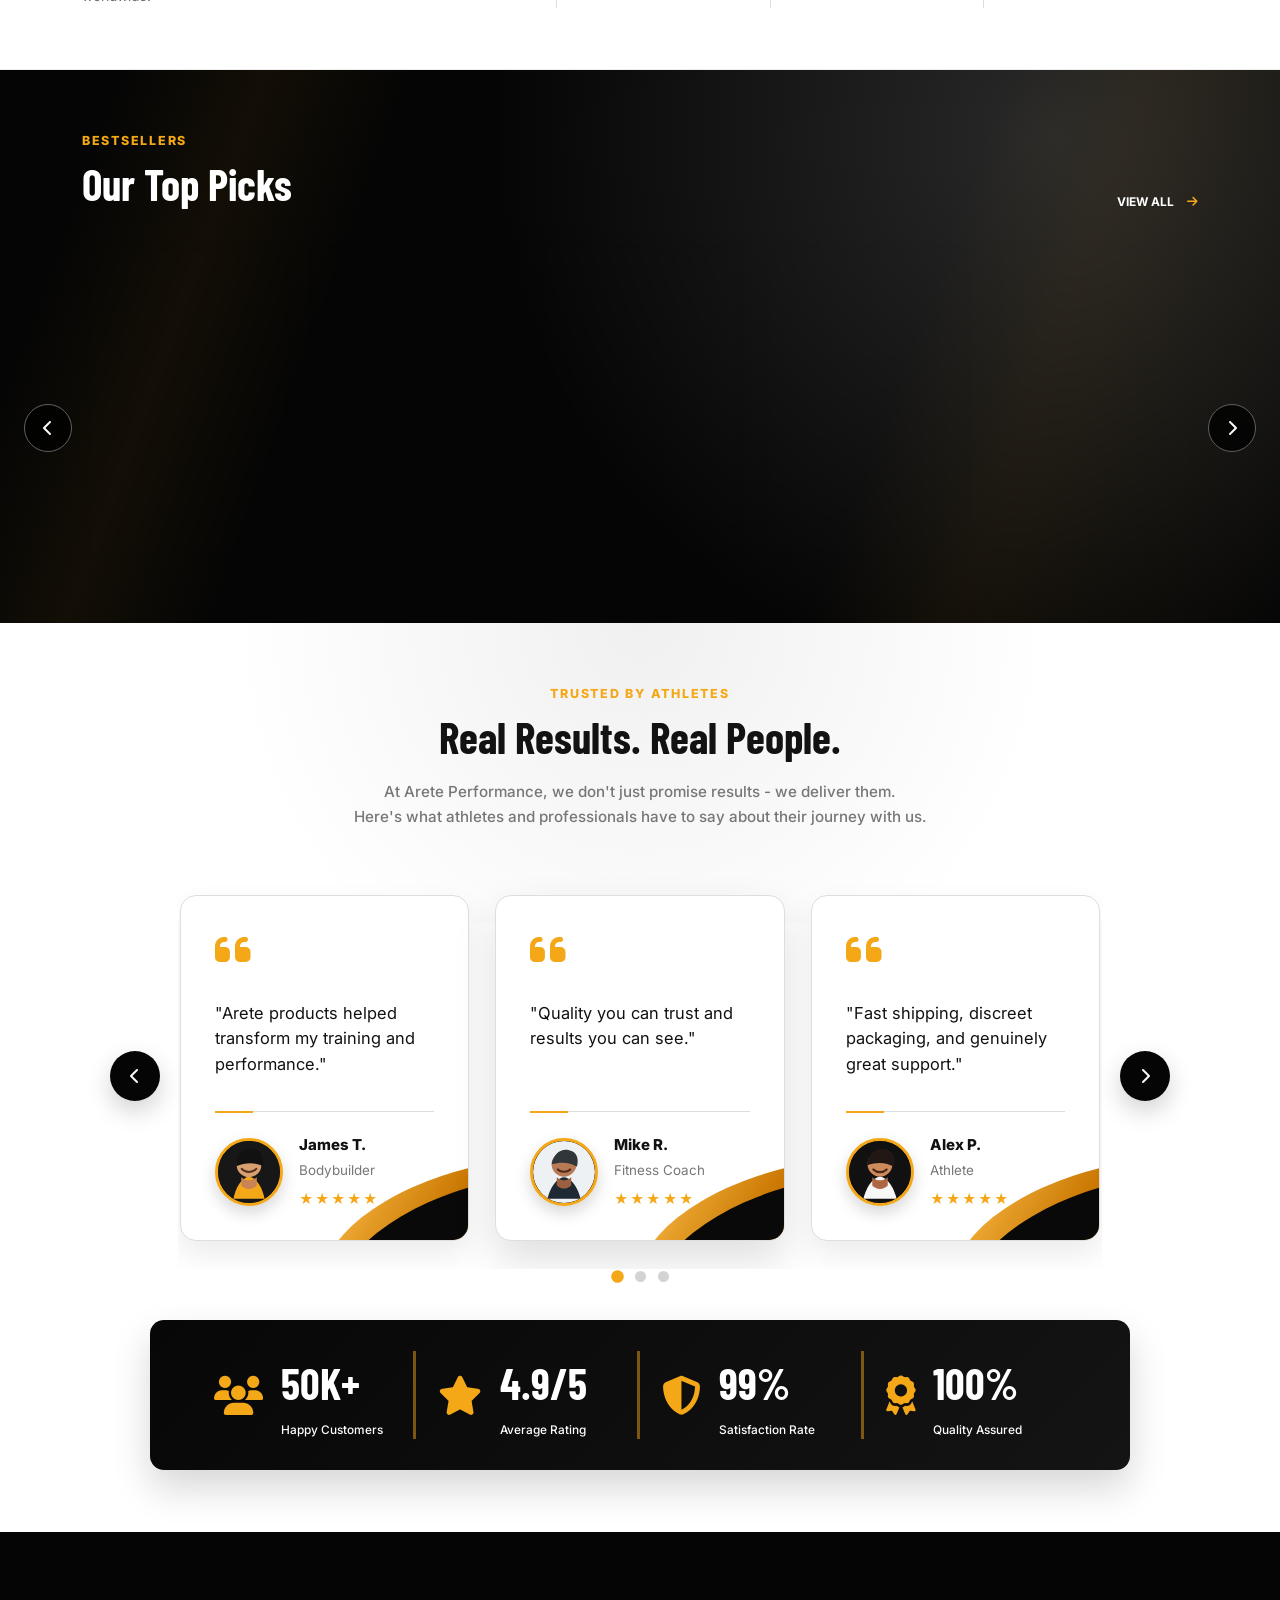
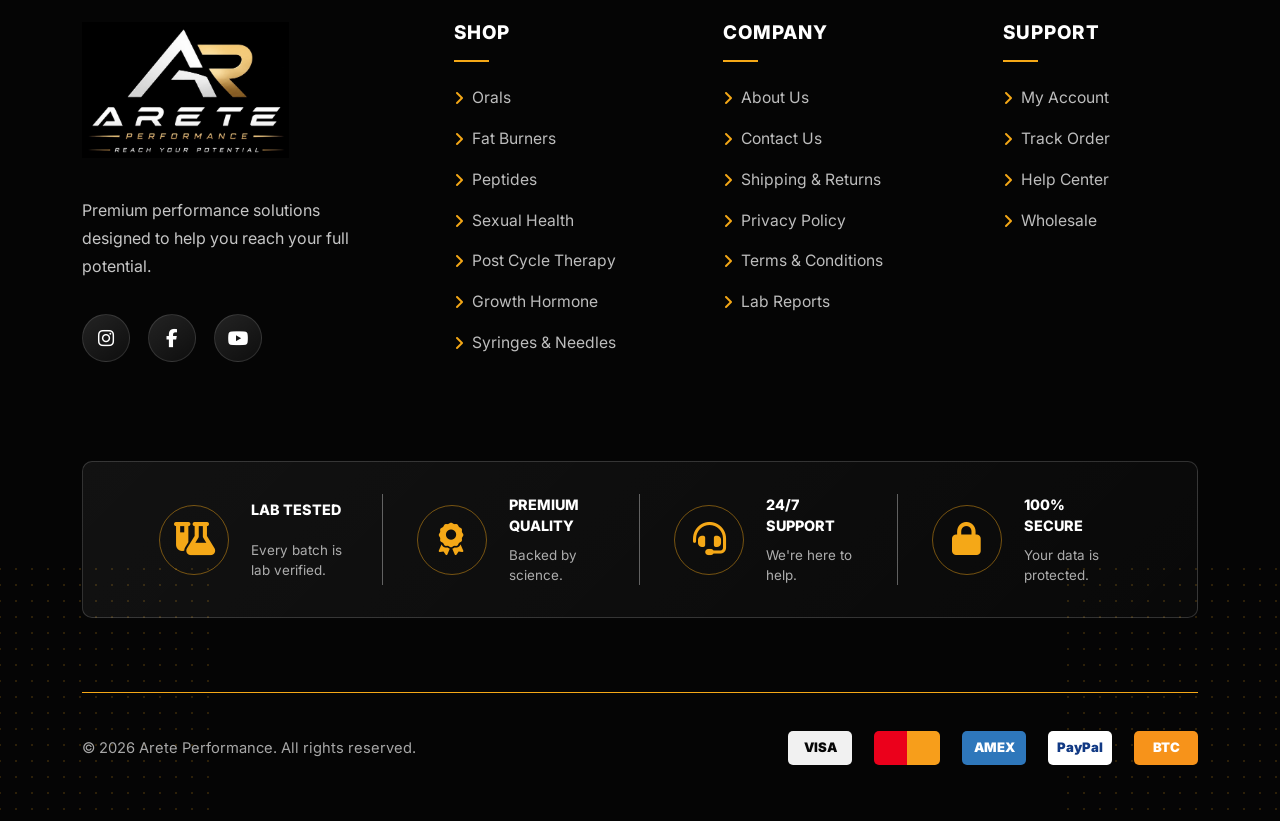
==== commit bd59319e: "backup before execute 002" ====
--- a/index.html
+++ b/index.html
@@ -121,26 +121,70 @@
 
     <section class="testimonials section-space">
       <div class="container">
-        <div class="text-center section-heading reveal-on-scroll"><p class="eyebrow">Trusted by athletes</p><h2>Real Results. Real People.</h2></div>
-        <div class="row g-3 mt-3 reveal-group">
-          <div class="col-md-4"><figure class="quote-card"><i class="fa-solid fa-quote-left"></i><blockquote>"Arete products helped transform my training and performance."</blockquote><figcaption><img src="assets/images/testimonial-james.svg" alt="James T."><div><strong>James T.</strong><small>Bodybuilder</small></div></figcaption></figure></div>
-          <div class="col-md-4"><figure class="quote-card"><i class="fa-solid fa-quote-left"></i><blockquote>"Quality you can trust and results you can see."</blockquote><figcaption><img src="assets/images/testimonial-mike.svg" alt="Mike R."><div><strong>Mike R.</strong><small>Fitness Coach</small></div></figcaption></figure></div>
-          <div class="col-md-4"><figure class="quote-card"><i class="fa-solid fa-quote-left"></i><blockquote>"Fast shipping, discreet packaging, and genuinely great support."</blockquote><figcaption><img src="assets/images/testimonial-alex.svg" alt="Alex P."><div><strong>Alex P.</strong><small>Athlete</small></div></figcaption></figure></div>
+        <div class="text-center section-heading testimonial-heading reveal-on-scroll">
+          <p class="eyebrow">Trusted by athletes</p>
+          <h2>Real Results. Real People.</h2>
+          <p>At Arete Performance, we don't just promise results - we deliver them.<br>Here's what athletes and professionals have to say about their journey with us.</p>
+        </div>
+        <div class="testimonial-carousel" data-testimonial-slider>
+          <button class="testimonial-nav testimonial-prev" type="button" aria-label="Previous testimonial"><i class="fa-solid fa-chevron-left"></i></button>
+          <div class="testimonial-viewport">
+            <div class="testimonial-track reveal-group">
+              <article class="testimonial-slide"><figure class="quote-card"><i class="fa-solid fa-quote-left"></i><p>"Arete products helped transform my training and performance."</p><figcaption><img src="assets/images/testimonial-james.svg" alt="James T."><div><strong>James T.</strong><small>Bodybuilder</small><span class="rating" aria-label="5 star rating">★★★★★</span></div></figcaption></figure></article>
+              <article class="testimonial-slide is-featured"><figure class="quote-card"><i class="fa-solid fa-quote-left"></i><p>"Quality you can trust and results you can see."</p><figcaption><img src="assets/images/testimonial-mike.svg" alt="Mike R."><div><strong>Mike R.</strong><small>Fitness Coach</small><span class="rating" aria-label="5 star rating">★★★★★</span></div></figcaption></figure></article>
+              <article class="testimonial-slide"><figure class="quote-card"><i class="fa-solid fa-quote-left"></i><p>"Fast shipping, discreet packaging, and genuinely great support."</p><figcaption><img src="assets/images/testimonial-alex.svg" alt="Alex P."><div><strong>Alex P.</strong><small>Athlete</small><span class="rating" aria-label="5 star rating">★★★★★</span></div></figcaption></figure></article>
+              <article class="testimonial-slide"><figure class="quote-card"><i class="fa-solid fa-quote-left"></i><p>"The packaging was clean, private, and the whole order felt professional."</p><figcaption><img src="assets/images/testimonial-james.svg" alt="Daniel K."><div><strong>Daniel K.</strong><small>Powerlifter</small><span class="rating" aria-label="5 star rating">★★★★★</span></div></figcaption></figure></article>
+              <article class="testimonial-slide"><figure class="quote-card"><i class="fa-solid fa-quote-left"></i><p>"Support answered quickly and helped me pick exactly what I needed."</p><figcaption><img src="assets/images/testimonial-mike.svg" alt="Ryan S."><div><strong>Ryan S.</strong><small>Trainer</small><span class="rating" aria-label="5 star rating">★★★★★</span></div></figcaption></figure></article>
+            </div>
+          </div>
+          <button class="testimonial-nav testimonial-next" type="button" aria-label="Next testimonial"><i class="fa-solid fa-chevron-right"></i></button>
+          <div class="testimonial-pagination" aria-label="Testimonials pagination"></div>
+        </div>
+        <div class="testimonial-stats reveal-on-scroll">
+          <div><i class="fa-solid fa-users"></i><strong>50K+</strong><span>Happy Customers</span></div>
+          <div><i class="fa-solid fa-star"></i><strong>4.9/5</strong><span>Average Rating</span></div>
+          <div><i class="fa-solid fa-shield-halved"></i><strong>99%</strong><span>Satisfaction Rate</span></div>
+          <div><i class="fa-solid fa-award"></i><strong>100%</strong><span>Quality Assured</span></div>
         </div>
       </div>
     </section>
   </main>
 
-  <footer class="site-footer section-space pb-4" id="contact">
+  <footer class="site-footer" id="contact">
     <div class="container">
-      <div class="row g-4">
-        <div class="col-lg-3"><a class="brand footer-brand" href="#home"><img src="assets/images/logo/logo.png" alt="Arete Performance"></a><p class="footer-copy">Premium performance solutions designed to help you reach your full potential.</p><div class="socials"><a href="#" aria-label="Instagram"><i class="fa-brands fa-instagram"></i></a><a href="#" aria-label="Facebook"><i class="fa-brands fa-facebook-f"></i></a><a href="#" aria-label="Youtube"><i class="fa-brands fa-youtube"></i></a></div></div>
-        <div class="col-6 col-lg-2"><h3>Shop</h3><a href="#products">Orals</a><a href="#products">Fat Burners</a><a href="#products">Peptides</a><a href="#products">Sexual Health</a></div>
-        <div class="col-6 col-lg-2"><h3>Company</h3><a href="#about">About Us</a><a href="#contact">Contact Us</a><a href="#">Shipping &amp; Returns</a><a href="#">Privacy Policy</a></div>
-        <div class="col-6 col-lg-2"><h3>Support</h3><a href="#">My Account</a><a href="#">Track Order</a><a href="#">Help Center</a><a href="#">Wholesale</a></div>
-        <div class="col-lg-3"><h3>Newsletter</h3><p>Get special offers, free giveaways and once-in-a-lifetime deals.</p><form class="newsletter"><label class="visually-hidden" for="email">Email</label><input id="email" type="email" placeholder="Enter your email" required><button type="submit" aria-label="Subscribe"><i class="fa-solid fa-arrow-right"></i></button></form></div>
-      </div>
-      <div class="footer-bottom"><span>&copy; 2026 Arete Performance. All rights reserved.</span><div class="payment-badges"><span>VISA</span><span>MC</span><span>AMEX</span><span>PayPal</span><span>BTC</span></div></div>
+      <div class="footer-main">
+        <div class="footer-brand-block">
+          <a class="brand footer-brand" href="#home"><img src="assets/images/logo/logo.png" alt="Arete Performance"></a>
+          <p class="footer-copy">Premium performance solutions designed to help you reach your full potential.</p>
+          <div class="socials"><a href="#" aria-label="Instagram"><i class="fa-brands fa-instagram"></i></a><a href="#" aria-label="Facebook"><i class="fa-brands fa-facebook-f"></i></a><a href="#" aria-label="Youtube"><i class="fa-brands fa-youtube"></i></a></div>
+        </div>
+        <div class="footer-links">
+          <h3>Shop</h3>
+          <a href="#products">Orals</a><a href="#products">Fat Burners</a><a href="#products">Peptides</a><a href="#products">Sexual Health</a><a href="#products">Post Cycle Therapy</a><a href="#products">Growth Hormone</a><a href="#products">Syringes &amp; Needles</a>
+        </div>
+        <div class="footer-links">
+          <h3>Company</h3>
+          <a href="#about">About Us</a><a href="#contact">Contact Us</a><a href="#">Shipping &amp; Returns</a><a href="#">Privacy Policy</a><a href="#">Terms &amp; Conditions</a><a href="#">Lab Reports</a>
+        </div>
+        <div class="footer-links">
+          <h3>Support</h3>
+          <a href="#">My Account</a><a href="#">Track Order</a><a href="#">Help Center</a><a href="#">Wholesale</a>
+        </div>
+        <!-- <div class="footer-newsletter">
+          <h3>Newsletter</h3>
+          <p>Get special offers, free giveaways and once-in-a-lifetime deals.</p>
+          <form class="newsletter"><label class="visually-hidden" for="email">Email</label><input id="email" type="email" placeholder="Enter your email" required><button type="submit" aria-label="Subscribe"><i class="fa-solid fa-arrow-right"></i></button></form>
+          <div class="footer-assurance"><i class="fa-solid fa-cube"></i><div><strong>Discreet Shipping</strong><span>Private &amp; secure delivery</span></div></div>
+          <div class="footer-assurance"><i class="fa-solid fa-shield-halved"></i><div><strong>Secure Payments</strong><span>100% secure &amp; trusted</span></div></div>
+        </div> -->
+      </div>
+      <div class="footer-feature-strip">
+        <div><i class="fa-solid fa-flask-vial"></i><strong>Lab Tested</strong><span>Every batch is lab verified.</span></div>
+        <div><i class="fa-solid fa-award"></i><strong>Premium Quality</strong><span>Backed by science.</span></div>
+        <div><i class="fa-solid fa-headset"></i><strong>24/7 Support</strong><span>We're here to help.</span></div>
+        <div><i class="fa-solid fa-lock"></i><strong>100% Secure</strong><span>Your data is protected.</span></div>
+      </div>
+      <div class="footer-bottom"><span>&copy; 2026 Arete Performance. All rights reserved.</span><div class="payment-badges"><span>VISA</span><span></span><span>AMEX</span><span>PayPal</span><span>BTC</span></div></div>
     </div>
   </footer>
 
--- a/assets/css/style.css
+++ b/assets/css/style.css
@@ -1,4 +1,5 @@
 :root {
+  /* --color-primary: #f9dda0; */
   --color-primary: #f5a817;
   --color-primary-light: #ffc14d;
   --color-black: #050505;
@@ -57,6 +58,8 @@
   text-transform: uppercase;
 }
 
+.testimonial-stats strong,
+.testimonial-heading h2,
 .section-heading h2,
 .why-intro h2 {
   margin: 0;
@@ -550,7 +553,10 @@
 .product-card {
   position: relative;
   height: 100%;
+  min-height: 292px;
   padding: 18px;
+  display: flex;
+  flex-direction: column;
   background: linear-gradient(145deg, rgba(255, 255, 255, .08), rgba(255, 255, 255, .03));
   border: 1px solid #484848;
   border-radius: var(--radius);
@@ -589,7 +595,7 @@
   display: flex;
   align-items: center;
   justify-content: space-between;
-  margin-top: 10px;
+  margin-top: auto;
 }
 
 .product-card strong {
@@ -622,155 +628,574 @@
 }
 
 .testimonials {
-  background: #fafafa;
+  position: relative;
+  overflow: hidden;
+  /* background: linear-gradient(180deg, #fafafa 0%, #fff 68%, #070707 68%, #070707 100%); */
+}
+
+.testimonials::before {
+  content: "";
+  position: absolute;
+  inset: 0 0 auto;
+  height: 300px;
+  background: radial-gradient(circle at 50% 0, rgba(0, 0, 0, .06), transparent 58%);
+  pointer-events: none;
+}
+
+.testimonials .container {
+  position: relative;
+  z-index: 1;
+}
+
+.testimonial-heading>p:last-child {
+  max-width: 620px;
+  margin: 15px auto 0;
+  color: #777;
+  font-size: .95rem;
+  font-weight: 500;
+  line-height: 1.65;
+}
+
+.testimonial-carousel {
+  position: relative;
+  max-width: 1040px;
+  margin: 48px auto 0;
+  padding: 0 58px;
+}
+
+.testimonial-viewport {
+  overflow: hidden;
+}
+
+.testimonial-track {
+  display: flex;
+  gap: 26px;
+  padding: 18px 2px 28px;
+  overflow-x: auto;
+  scroll-behavior: smooth;
+  scroll-snap-type: x mandatory;
+  scrollbar-width: none;
+}
+
+.testimonial-track::-webkit-scrollbar {
+  display: none;
+}
+
+.testimonial-slide {
+  flex: 0 0 calc((100% - 52px) / 3);
+  scroll-snap-align: center;
 }
 
 .quote-card {
+  position: relative;
+  display: flex;
+  min-height: 346px;
   height: 100%;
   margin: 0;
-  padding: 28px;
+  padding: 34px 34px 30px;
+  flex-direction: column;
   background: var(--color-white);
-  border: 1px solid var(--color-border);
-  border-radius: var(--radius);
-  box-shadow: 0 4px 15px rgba(0, 0, 0, .04);
+  border: 1px solid #dedede;
+  border-radius: 16px;
+  box-shadow: 0 14px 30px rgba(0, 0, 0, .08);
+  overflow: hidden;
+}
+
+.testimonial-slide.is-featured .quote-card {
+  min-height: 346px;
+  margin-top: 0;
+  box-shadow: 0 19px 42px rgba(0, 0, 0, .13);
+}
+
+.quote-card::before,
+.quote-card::after {
+  content: "";
+  position: absolute;
+  right: -26px;
+  bottom: -36px;
+  width: 172px;
+  height: 82px;
+  border-radius: 100% 0 0 0;
+  transform: rotate(-13deg);
+  pointer-events: none;
+}
+
+.quote-card::before {
+  right: -18px;
+  bottom: -27px;
+  background: linear-gradient(135deg, #ffc14d, #c87600 70%);
+}
+
+.quote-card::after {
+  right: -34px;
+  bottom: -42px;
+  background: #090909;
 }
 
 .quote-card>i {
   color: var(--color-primary);
-  font-size: 2rem;
-}
-
-.quote-card blockquote {
-  min-height: 78px;
-  margin: 12px 0 22px;
-  font-size: .82rem;
-  font-weight: 600;
-  line-height: 1.6;
+  font-size: 2.55rem;
+  line-height: 1;
+}
+
+.quote-card p {
+  display: -webkit-box;
+  min-height: calc(1.55em * 3);
+  max-height: calc(1.55em * 3);
+  margin: 30px 0 26px;
+  overflow: hidden;
+  font-size: 1.03rem;
+  line-height: 1.55;
+  -webkit-box-orient: vertical;
+  -webkit-line-clamp: 3;
+  cursor: pointer;
+}
+
+.quote-card.is-expanded p {
+  display: block;
+  max-height: none;
+  overflow: visible;
+  -webkit-line-clamp: unset;
 }
 
 .quote-card figcaption {
+  position: relative;
+  z-index: 1;
   display: flex;
   align-items: center;
+  gap: 16px;
+  margin-top: auto;
+  padding-top: 22px;
+  border-top: 1px solid #ddd;
+}
+
+.quote-card figcaption::before {
+  content: "";
+  position: absolute;
+  top: -1px;
+  left: 0;
+  width: 38px;
+  height: 2px;
+  background: var(--color-primary);
+}
+
+.quote-card figcaption>img {
+  width: 68px;
+  height: 68px;
+  object-fit: cover;
+  background: #111;
+  border: 3px solid var(--color-primary);
+  border-radius: 50%;
+  box-shadow: 0 7px 16px rgba(0, 0, 0, .16);
+}
+
+.quote-card strong,
+.quote-card small,
+.quote-card .rating {
+  display: block;
+}
+
+.quote-card strong {
+  color: #111;
+  font-size: .94rem;
+  font-weight: 800;
+}
+
+.quote-card small {
+  margin-top: 4px;
+  color: #777;
+  font-size: .84rem;
+}
+
+.quote-card .rating {
+  margin-top: 9px;
+  color: var(--color-primary);
+  font-size: .86rem;
+  letter-spacing: .15em;
+}
+
+.testimonial-nav {
+  position: absolute;
+  top: 43%;
+  z-index: 3;
+  display: grid;
+  width: 50px;
+  height: 50px;
+  place-items: center;
+  color: var(--color-white);
+  background: #050505;
+  border: 0;
+  border-radius: 50%;
+  box-shadow: 0 10px 24px rgba(0, 0, 0, .18);
+  transition: background .25s, transform .25s;
+}
+
+.testimonial-nav:hover {
+  background: var(--color-primary);
+  transform: translateY(-2px);
+}
+
+.testimonial-prev {
+  left: -10px;
+}
+
+.testimonial-next {
+  right: -10px;
+}
+
+.testimonial-pagination {
+  display: flex;
+  justify-content: center;
   gap: 12px;
-}
-
-.quote-card figcaption>img {
-  width: 42px;
-  height: 42px;
-  object-fit: cover;
+  margin-top: 2px;
+}
+
+.testimonial-pagination button {
+  width: 11px;
+  height: 11px;
+  padding: 0;
+  background: #d3d3d3;
+  border: 0;
   border-radius: 50%;
-  box-shadow: 0 4px 12px rgba(0, 0, 0, .12);
-}
-
-.quote-card strong,
-.quote-card small {
-  display: block;
-  font-size: .72rem;
-}
-
-.quote-card small {
-  margin-top: 3px;
-  color: var(--color-muted);
+  transition: background .25s, transform .25s;
+}
+
+.testimonial-pagination button.is-active {
+  background: var(--color-primary);
+  transform: scale(1.14);
+}
+
+.testimonial-stats {
+  display: grid;
+  max-width: 980px;
+  margin: 38px auto 0;
+  padding: 31px 42px;
+  grid-template-columns: repeat(4, 1fr);
+  color: var(--color-white);
+  background: linear-gradient(135deg, #070707, #141414);
+  border-radius: 14px;
+  box-shadow: 0 18px 38px rgba(0, 0, 0, .16);
+}
+
+.testimonial-stats>div {
+  display: grid;
+  grid-template-columns: auto 1fr;
+  column-gap: 18px;
+  align-items: center;
+  padding: 0 22px;
+  /* border-right: 1px solid rgba(255, 255, 255, .72); */
+  border-right: 3px solid rgb(245 168 23 / 48%);
+}
+
+.testimonial-stats>div:last-child {
+  border-right: 0;
+}
+
+.testimonial-stats i {
+  grid-row: span 2;
+  color: var(--color-primary);
+  font-size: 2.45rem;
+}
+
+/* .testimonial-stats strong {
+  font-family: var(--font-display);
+  font-size: 2.65rem;
+  font-weight: 800;
+  line-height: .85;
+} */
+
+.testimonial-stats span {
+  margin-top: 6px;
+  font-size: .74rem;
+  font-weight: 500;
 }
 
 .site-footer {
-  color: #c5c5c5;
+  position: relative;
+  padding: 90px 0 56px;
+  color: #bdbdbd;
   background: var(--color-black);
-  border-top: 3px solid var(--color-primary);
+  /* background: radial-gradient(circle at 16% 18%, rgba(255, 255, 255, .07), transparent 24%), radial-gradient(circle at 82% 12%, rgba(255, 255, 255, .05), transparent 25%), linear-gradient(135deg, #101114 0%, #050505 54%, #090909 100%); */
+  overflow: hidden;
+}
+
+.site-footer::before,
+.site-footer::after {
+  content: "";
+  position: absolute;
+  bottom: 0;
+  width: 260px;
+  height: 260px;
+  opacity: .22;
+  background-image: radial-gradient(rgba(245, 168, 23, .75) 1.4px, transparent 1.4px);
+  background-size: 16px 16px;
+  pointer-events: none;
+}
+
+.site-footer::before {
+  left: -40px;
+}
+
+.site-footer::after {
+  right: -40px;
 }
 
 .footer-copy {
-  max-width: 220px;
-  margin: 24px 0 18px;
-  font-size: .72rem;
-  line-height: 1.7;
+  max-width: 270px;
+  margin: 32px 0 34px;
+  color: #c6c6c6;
+  font-size: 1rem;
+  line-height: 1.75;
 }
 
 .socials {
   display: flex;
-  gap: 15px;
+  gap: 18px;
+}
+
+.socials a {
+  display: grid;
+  width: 48px;
+  height: 48px;
+  place-items: center;
+  color: var(--color-white);
+  font-size: 1.15rem;
+  background: linear-gradient(145deg, rgba(255, 255, 255, .12), rgba(255, 255, 255, .04));
+  border: 1px solid rgba(255, 255, 255, .12);
+  border-radius: 50%;
+  transition: color .25s, border-color .25s, transform .25s;
+}
+
+.socials a:hover {
+  color: var(--color-primary);
+  border-color: rgba(245, 168, 23, .45);
+  transform: translateY(-2px);
+}
+
+.footer-main {
+  position: relative;
+  z-index: 1;
+  display: grid;
+  /* grid-template-columns: 1.35fr .9fr .95fr .85fr 1.55fr; */
+  grid-template-columns: 1.35fr .9fr .95fr .85fr;
+  gap: 62px;
+  align-items: start;
+}
+
+.footer-brand {
+  width: 238px;
+  height: 136px;
+}
+
+.footer-brand img {
+  width: 100%;
+  height: 100%;
+  object-fit: contain;
+  object-position: left center;
+}
+
+.site-footer h3,
+.footer-assurance strong,
+.footer-feature-strip strong {
+  font-weight: 800;
+  text-transform: uppercase;
 }
 
 .site-footer h3 {
-  margin: 0 0 18px;
+  position: relative;
+  margin: 0 0 44px;
   color: var(--color-white);
-  font-size: .72rem;
-  font-weight: 700;
-  text-transform: uppercase;
-}
-
-.site-footer .col-6>a {
+  font-size: 1.18rem;
+  letter-spacing: .06em;
+}
+
+.site-footer h3::after {
+  content: "";
+  position: absolute;
+  left: 0;
+  bottom: -17px;
+  width: 35px;
+  height: 2px;
+  background: var(--color-primary);
+}
+
+.footer-links a {
+  position: relative;
   display: block;
-  margin-bottom: 9px;
-  font-size: .68rem;
-}
-
-.site-footer .col-6>a:hover {
+  margin-bottom: 22px;
+  padding-left: 18px;
+  color: #bdbdbd;
+  font-size: .98rem;
+  line-height: 1.2;
+  transition: color .25s, transform .25s;
+}
+
+.footer-links a::before {
+  content: "\f105";
+  position: absolute;
+  left: 0;
+  top: 0;
   color: var(--color-primary);
-}
-
-.site-footer .col-lg-3>p:not(.footer-copy) {
-  font-size: .7rem;
+  font-family: "Font Awesome 6 Free";
+  font-weight: 900;
+}
+
+.footer-links a:hover {
+  color: var(--color-primary);
+  transform: translateX(4px);
+}
+
+.footer-newsletter>p {
+  margin: 0 0 26px;
+  color: #bdbdbd;
+  font-size: .98rem;
   line-height: 1.7;
 }
 
 .newsletter {
   display: flex;
-  margin-top: 16px;
-  border: 1px solid #383838;
-  border-radius: 4px;
+  height: 60px;
+  margin: 0 0 30px;
+  background: rgba(255, 255, 255, .02);
+  border: 1px solid rgba(255, 255, 255, .17);
+  border-radius: 7px;
   overflow: hidden;
 }
 
 .newsletter input {
   min-width: 0;
   flex: 1;
-  padding: 12px;
+  padding: 0 20px;
   color: var(--color-white);
-  font-size: .7rem;
+  font-size: .92rem;
   background: transparent;
   border: 0;
   outline: 0;
 }
 
 .newsletter button {
-  width: 42px;
+  width: 62px;
   color: var(--color-black);
   background: var(--color-primary);
   border: 0;
+  font-size: 1.4rem;
+}
+
+.footer-assurance {
+  display: flex;
+  align-items: center;
+  gap: 18px;
+  margin-top: 20px;
+  padding: 20px 22px;
+  background: rgba(255, 255, 255, .025);
+  border: 1px solid rgba(255, 255, 255, .14);
+  border-radius: 8px;
+}
+
+.footer-assurance i {
+  color: var(--color-primary);
+  font-size: 2.15rem;
+}
+
+.footer-assurance strong,
+.footer-assurance span {
+  display: block;
+}
+
+.footer-assurance strong {
+  color: var(--color-white);
+  font-size: .94rem;
+}
+
+.footer-assurance span {
+  margin-top: 5px;
+  color: #aaa;
+  font-size: .86rem;
+}
+
+.footer-feature-strip {
+  position: relative;
+  z-index: 1;
+  display: grid;
+  margin-top: 86px;
+  padding: 32px 42px;
+  grid-template-columns: repeat(4, 1fr);
+  background: linear-gradient(135deg, rgba(255, 255, 255, .055), rgba(255, 255, 255, .02));
+  border: 1px solid rgba(255, 255, 255, .16);
+  border-radius: 10px;
+}
+
+.footer-feature-strip>div {
+  display: grid;
+  grid-template-columns: auto 1fr;
+  column-gap: 22px;
+  align-items: center;
+  padding: 0 34px;
+  border-right: 1px solid rgba(255, 255, 255, .35);
+}
+
+.footer-feature-strip>div:last-child {
+  border-right: 0;
+}
+
+.footer-feature-strip i {
+  display: grid;
+  grid-row: span 2;
+  width: 70px;
+  height: 70px;
+  place-items: center;
+  color: var(--color-primary);
+  font-size: 2.05rem;
+  border: 1px solid rgba(245, 168, 23, .45);
+  border-radius: 50%;
+}
+
+.footer-feature-strip strong {
+  color: var(--color-white);
+  font-size: .9rem;
+}
+
+.footer-feature-strip span {
+  margin-top: 8px;
+  color: #adadad;
+  font-size: .84rem;
 }
 
 .footer-bottom {
+  position: relative;
+  z-index: 1;
   display: flex;
   justify-content: space-between;
+  align-items: center;
   gap: 20px;
-  margin-top: 45px;
-  padding-top: 16px;
-  color: #888;
-  font-size: .62rem;
-  border-top: 1px solid #272727;
+  margin-top: 74px;
+  padding-top: 38px;
+  color: #a7a7a7;
+  font-size: .92rem;
+  border-top: 1px solid var(--color-primary);
 }
 
 .payment-badges {
   display: flex;
   flex-wrap: wrap;
-  gap: 8px;
+  gap: 22px;
   justify-content: flex-end;
 }
 
 .payment-badges span {
   display: grid;
-  min-width: 42px;
-  height: 24px;
+  min-width: 64px;
+  height: 34px;
   place-items: center;
   color: #060606;
-  font-size: .58rem;
+  font-size: .82rem;
   font-weight: 900;
   background: #f1f1f1;
-  border-radius: 4px;
+  border-radius: 5px;
 }
 
 .payment-badges span:nth-child(2) {
+  min-width: 66px;
   color: #fff;
   background: linear-gradient(90deg, #eb001b 0 50%, #f79e1b 50%);
 }
@@ -818,8 +1243,8 @@
 
 .reveal-on-scroll,
 .reveal-group>* {
-  opacity: 0;
-  transform: translateY(28px);
+  opacity: 1;
+  transform: translateY(0);
   transition: opacity .65s ease, transform .65s ease;
 }
 
@@ -1193,6 +1618,51 @@
   .slider-arrow {
     display: none;
   }
+
+  .testimonial-carousel {
+    padding: 0 42px;
+  }
+
+  .testimonial-slide {
+    flex-basis: calc((100% - 26px) / 2);
+  }
+
+  .testimonial-slide.is-featured .quote-card {
+    min-height: 346px;
+    margin-top: 0;
+  }
+
+  .testimonial-stats {
+    grid-template-columns: repeat(2, 1fr);
+    gap: 24px 0;
+  }
+
+  .testimonial-stats>div:nth-child(2) {
+    border-right: 0;
+  }
+
+  .site-footer {
+    padding-top: 72px;
+  }
+
+  .footer-main {
+    grid-template-columns: 1.2fr 1fr 1fr;
+    gap: 46px 34px;
+  }
+
+  .footer-newsletter {
+    grid-column: span 2;
+  }
+
+  .footer-feature-strip {
+    margin-top: 58px;
+    grid-template-columns: repeat(2, 1fr);
+    gap: 26px 0;
+  }
+
+  .footer-feature-strip>div:nth-child(2) {
+    border-right: 0;
+  }
 }
 
 @media (max-width: 767.98px) {
@@ -1260,6 +1730,127 @@
     height: 140px;
   }
 
+  .testimonial-heading h2 {
+    font-size: 2.85rem;
+  }
+
+  .testimonial-heading>p:last-child {
+    font-size: .86rem;
+  }
+
+  .testimonial-carousel {
+    margin-top: 28px;
+    padding: 0;
+  }
+
+  .testimonial-track {
+    gap: 16px;
+    padding-bottom: 20px;
+  }
+
+  .testimonial-slide {
+    flex-basis: 100%;
+  }
+
+  .quote-card {
+    min-height: 312px;
+    padding: 28px;
+    border-radius: 14px;
+  }
+
+  .quote-card p {
+    min-height: calc(1.55em * 3);
+    margin: 24px 0 22px;
+    font-size: .94rem;
+  }
+
+  .quote-card figcaption>img {
+    width: 58px;
+    height: 58px;
+  }
+
+  .testimonial-nav {
+    display: none;
+  }
+
+  .testimonial-stats {
+    padding: 26px 20px;
+    grid-template-columns: 1fr;
+  }
+
+  .testimonial-stats>div,
+  .testimonial-stats>div:nth-child(2) {
+    padding: 0 0 20px;
+    border-right: 0;
+    border-bottom: 1px solid rgba(255, 255, 255, .35);
+  }
+
+  .testimonial-stats>div:last-child {
+    padding-bottom: 0;
+    border-bottom: 0;
+  }
+
+  .site-footer {
+    padding: 58px 0 36px;
+  }
+
+  .footer-main {
+    grid-template-columns: 1fr;
+    gap: 34px;
+  }
+
+  .footer-brand {
+    width: 210px;
+    height: 118px;
+  }
+
+  .footer-copy {
+    margin: 22px 0 24px;
+    font-size: .92rem;
+  }
+
+  .site-footer h3 {
+    margin-bottom: 30px;
+  }
+
+  .footer-links a {
+    margin-bottom: 15px;
+  }
+
+  .footer-newsletter {
+    grid-column: auto;
+  }
+
+  .footer-feature-strip {
+    margin-top: 42px;
+    padding: 24px 20px;
+    grid-template-columns: 1fr;
+    gap: 0;
+  }
+
+  .footer-feature-strip>div,
+  .footer-feature-strip>div:nth-child(2) {
+    padding: 18px 0;
+    border-right: 0;
+    border-bottom: 1px solid rgba(255, 255, 255, .22);
+  }
+
+  .footer-feature-strip>div:first-child {
+    padding-top: 0;
+  }
+
+  .footer-feature-strip>div:last-child {
+    padding-bottom: 0;
+    border-bottom: 0;
+  }
+
+  .footer-bottom {
+    margin-top: 42px;
+    padding-top: 24px;
+    flex-direction: column;
+    align-items: flex-start;
+  }
+
   .footer-bottom {
     flex-direction: column;
   }
@@ -1291,4 +1882,4 @@
   .min-vh-hero {
     min-height: 425px;
   }
-}+}
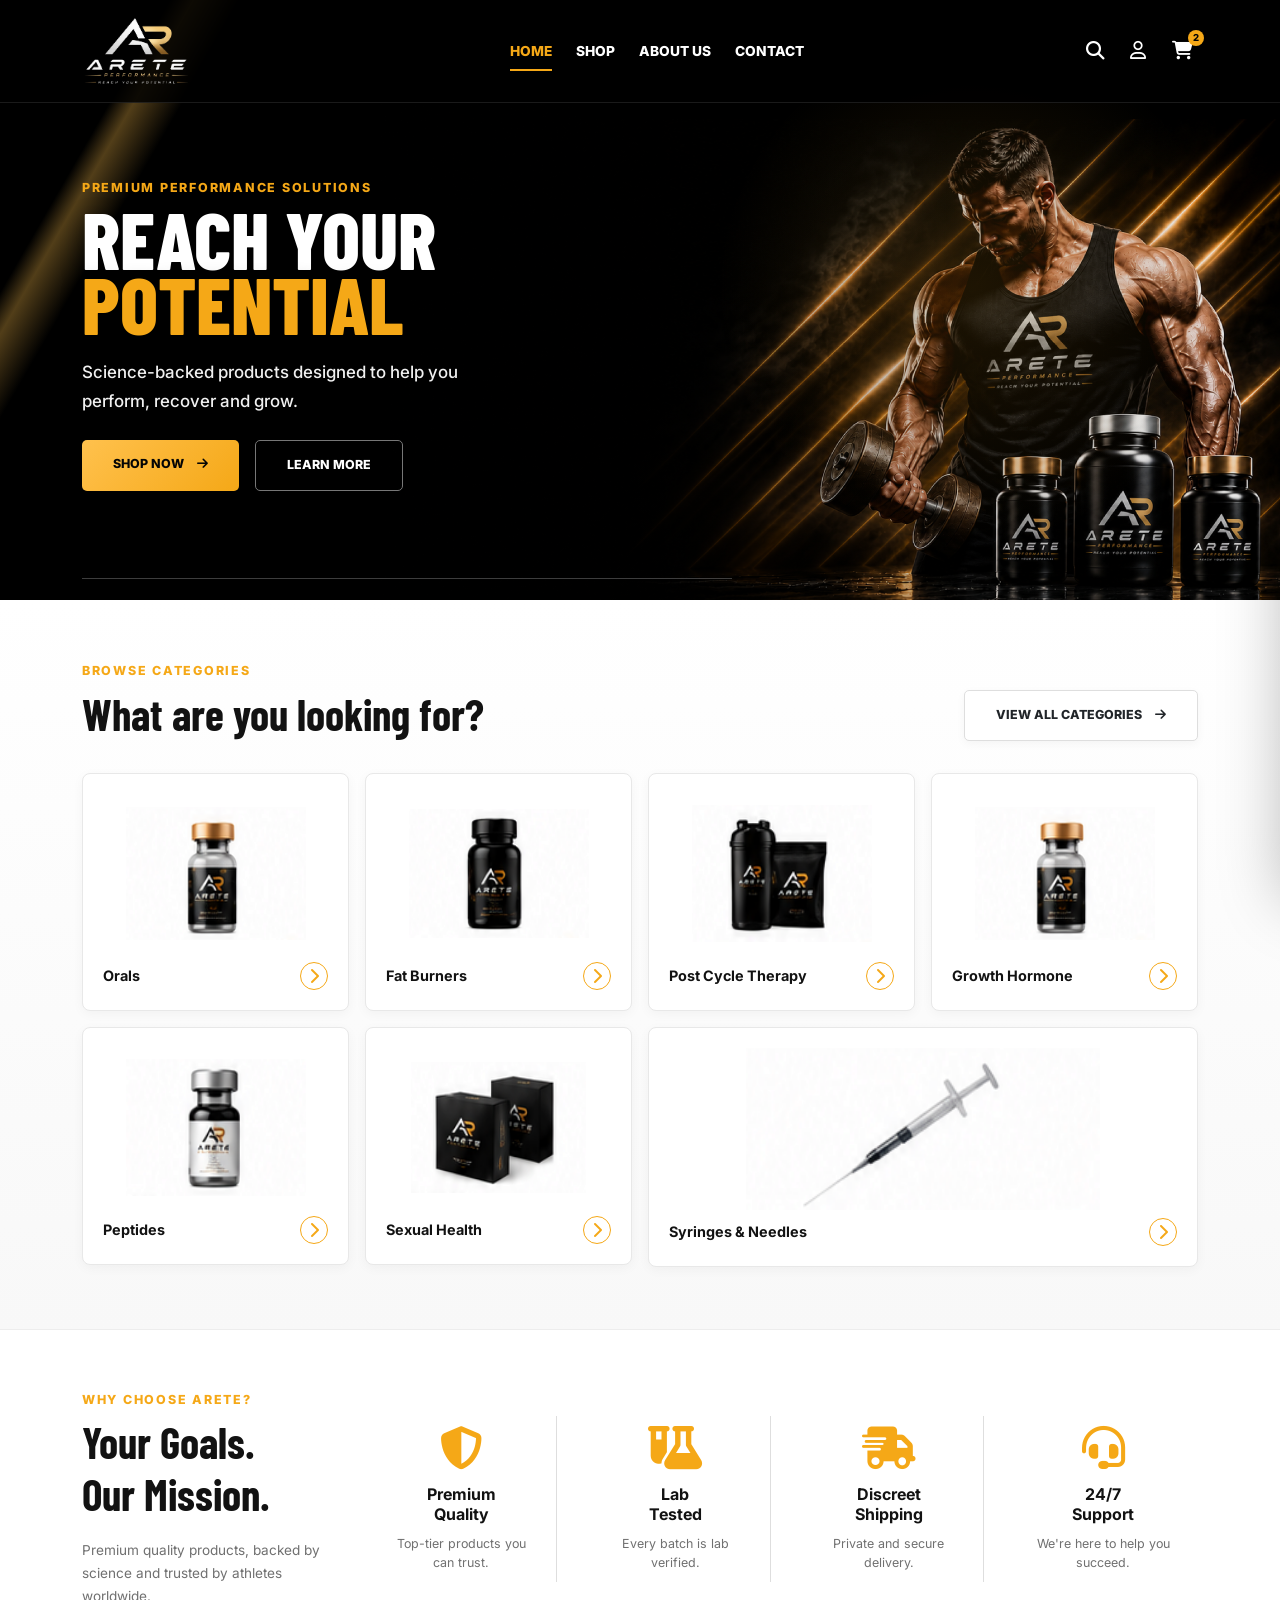
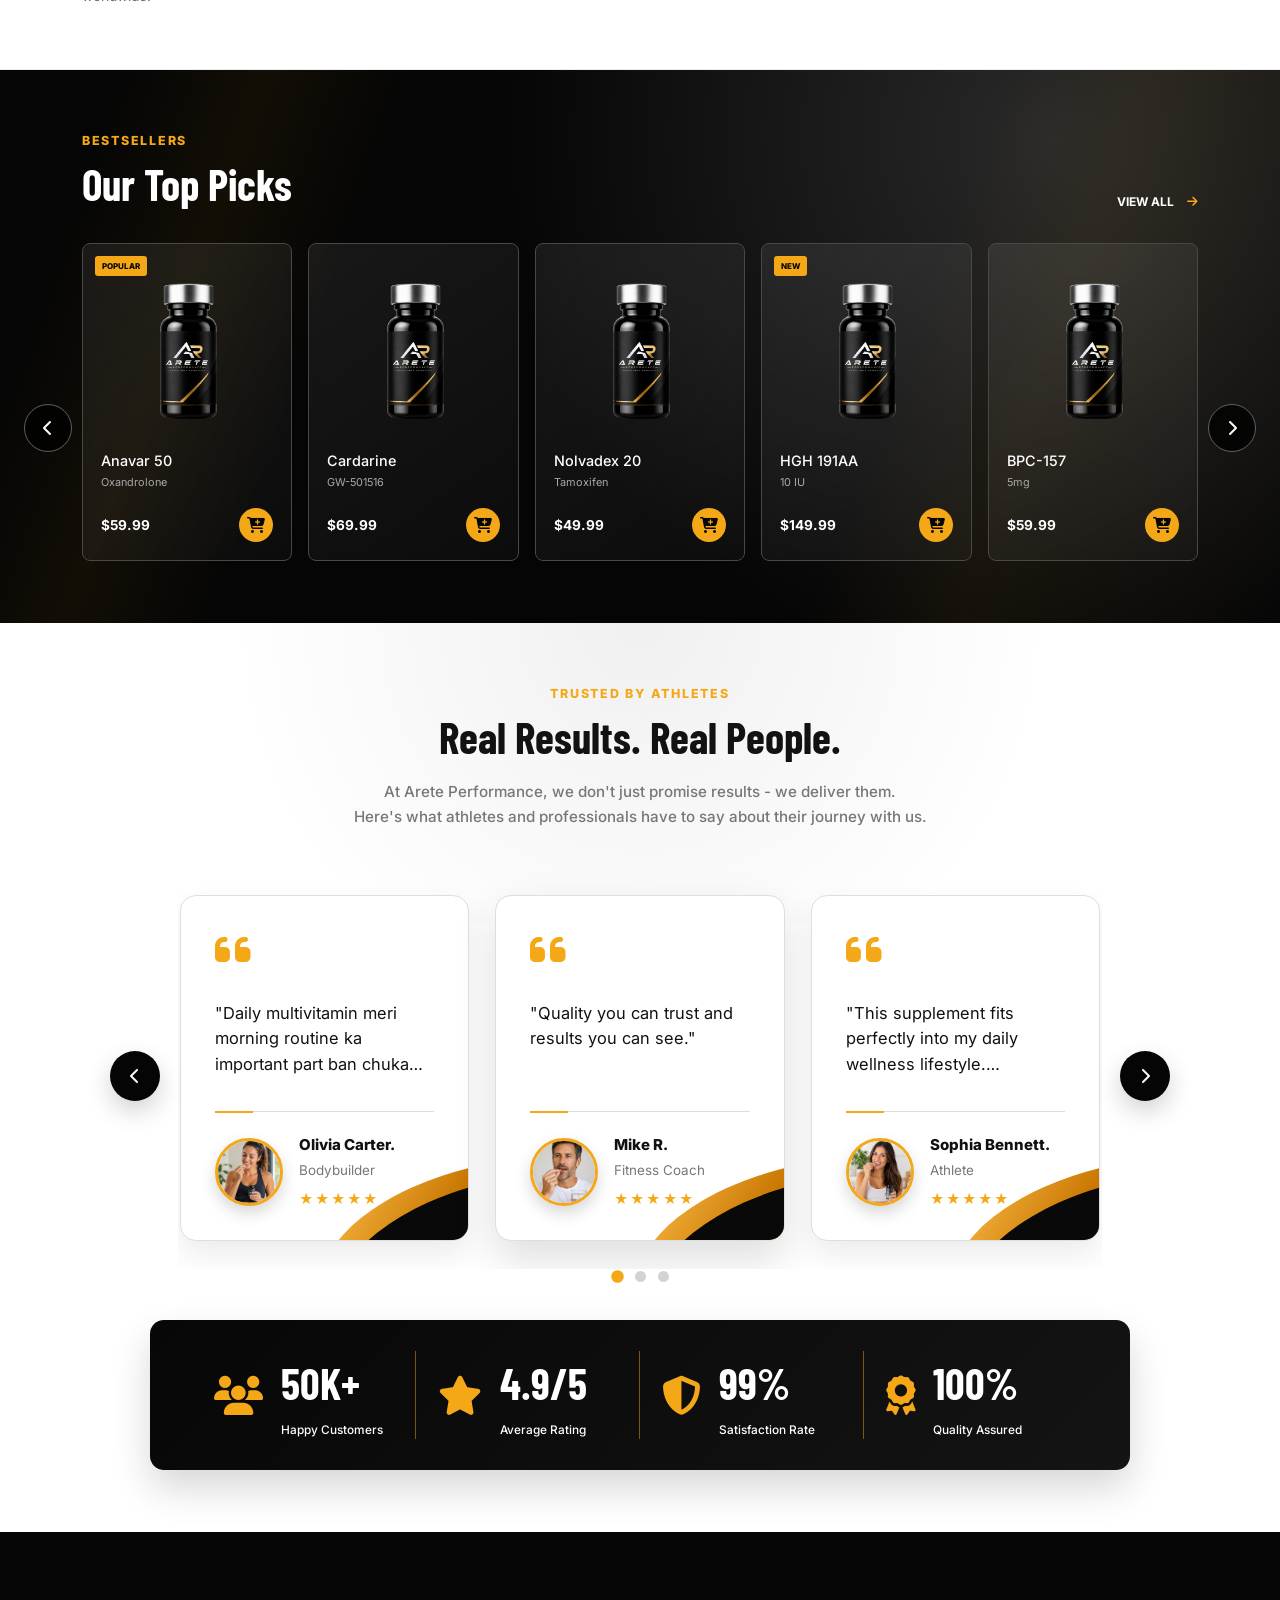
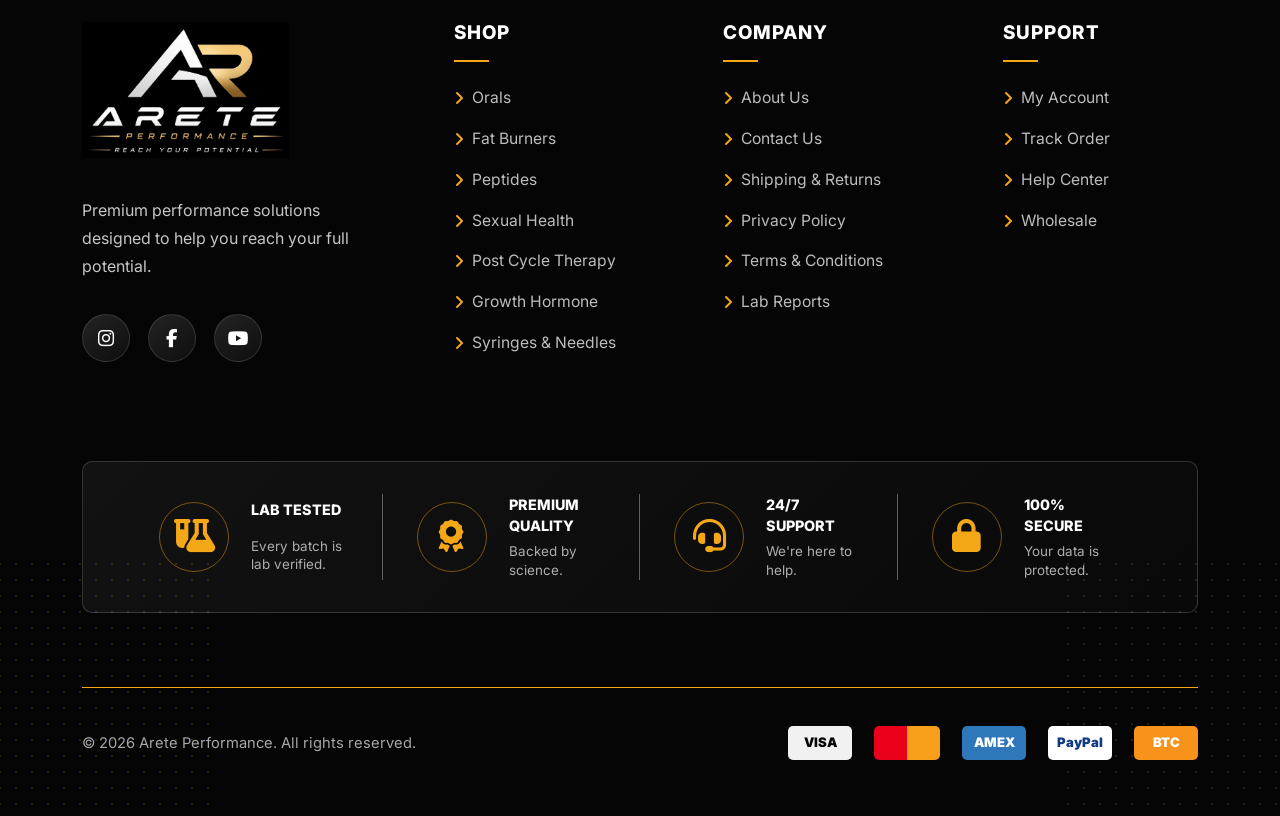
==== commit 48133301: "backup before execute 004" ====
--- a/index.html
+++ b/index.html
@@ -85,7 +85,7 @@
 
     <section class="why-section section-space" id="about">
       <div class="container">
-        <div class="row align-items-stretch g-4 reveal-group">
+        <div class="row align-items-center g-4 reveal-group">
           <div class="col-lg-3 why-intro">
             <p class="eyebrow">Why choose Arete?</p>
             <h2>Your Goals.<br>Our Mission.</h2>
@@ -130,11 +130,11 @@
           <button class="testimonial-nav testimonial-prev" type="button" aria-label="Previous testimonial"><i class="fa-solid fa-chevron-left"></i></button>
           <div class="testimonial-viewport">
             <div class="testimonial-track reveal-group">
-              <article class="testimonial-slide"><figure class="quote-card"><i class="fa-solid fa-quote-left"></i><p>"Arete products helped transform my training and performance."</p><figcaption><img src="assets/images/testimonial-james.svg" alt="James T."><div><strong>James T.</strong><small>Bodybuilder</small><span class="rating" aria-label="5 star rating">★★★★★</span></div></figcaption></figure></article>
-              <article class="testimonial-slide is-featured"><figure class="quote-card"><i class="fa-solid fa-quote-left"></i><p>"Quality you can trust and results you can see."</p><figcaption><img src="assets/images/testimonial-mike.svg" alt="Mike R."><div><strong>Mike R.</strong><small>Fitness Coach</small><span class="rating" aria-label="5 star rating">★★★★★</span></div></figcaption></figure></article>
-              <article class="testimonial-slide"><figure class="quote-card"><i class="fa-solid fa-quote-left"></i><p>"Fast shipping, discreet packaging, and genuinely great support."</p><figcaption><img src="assets/images/testimonial-alex.svg" alt="Alex P."><div><strong>Alex P.</strong><small>Athlete</small><span class="rating" aria-label="5 star rating">★★★★★</span></div></figcaption></figure></article>
-              <article class="testimonial-slide"><figure class="quote-card"><i class="fa-solid fa-quote-left"></i><p>"The packaging was clean, private, and the whole order felt professional."</p><figcaption><img src="assets/images/testimonial-james.svg" alt="Daniel K."><div><strong>Daniel K.</strong><small>Powerlifter</small><span class="rating" aria-label="5 star rating">★★★★★</span></div></figcaption></figure></article>
-              <article class="testimonial-slide"><figure class="quote-card"><i class="fa-solid fa-quote-left"></i><p>"Support answered quickly and helped me pick exactly what I needed."</p><figcaption><img src="assets/images/testimonial-mike.svg" alt="Ryan S."><div><strong>Ryan S.</strong><small>Trainer</small><span class="rating" aria-label="5 star rating">★★★★★</span></div></figcaption></figure></article>
+              <article class="testimonial-slide"><figure class="quote-card"><i class="fa-solid fa-quote-left"></i><p>"Daily multivitamin meri morning routine ka important part ban chuka hai. Easy to take, gentle, aur overall wellness ke liye perfect."</p><figcaption><img src="assets/images/testimonials/oliviacarter.png" alt="Olivia Carter."><div><strong>Olivia Carter.</strong><small>Bodybuilder</small><span class="rating" aria-label="5 star rating">★★★★★</span></div></figcaption></figure></article>
+              <article class="testimonial-slide is-featured"><figure class="quote-card"><i class="fa-solid fa-quote-left"></i><p>"Quality you can trust and results you can see."</p><figcaption><img src="assets/images/testimonials/miker.png" alt="Mike R."><div><strong>Mike R.</strong><small>Fitness Coach</small><span class="rating" aria-label="5 star rating">★★★★★</span></div></figcaption></figure></article>
+              <article class="testimonial-slide"><figure class="quote-card"><i class="fa-solid fa-quote-left"></i><p>"This supplement fits perfectly into my daily wellness lifestyle. Packaging looks premium and the capsules are very easy to take."</p><figcaption><img src="assets/images/testimonials/sophiabennett.png" alt="Sophia Bennett."><div><strong>Sophia Bennett.</strong><small>Athlete</small><span class="rating" aria-label="5 star rating">★★★★★</span></div></figcaption></figure></article>
+              <article class="testimonial-slide"><figure class="quote-card"><i class="fa-solid fa-quote-left"></i><p>"The packaging was clean, private, and the whole order felt professional."</p><figcaption><img src="assets/images/testimonials/danielk.png" alt="Daniel K."><div><strong>Daniel K.</strong><small>Powerlifter</small><span class="rating" aria-label="5 star rating">★★★★★</span></div></figcaption></figure></article>
+              <article class="testimonial-slide"><figure class="quote-card"><i class="fa-solid fa-quote-left"></i><p>"After workouts, I like keeping my routine healthy and balanced. These supplements are easy to use and feel great for daily support."</p><figcaption><img src="assets/images/testimonials/avamitchell.png" alt="Ava Mitchell."><div><strong>Ava Mitchell.</strong><small>Trainer</small><span class="rating" aria-label="5 star rating">★★★★★</span></div></figcaption></figure></article>
             </div>
           </div>
           <button class="testimonial-nav testimonial-next" type="button" aria-label="Next testimonial"><i class="fa-solid fa-chevron-right"></i></button>
--- a/assets/css/style.css
+++ b/assets/css/style.css
@@ -884,7 +884,7 @@
   align-items: center;
   padding: 0 22px;
   /* border-right: 1px solid rgba(255, 255, 255, .72); */
-  border-right: 3px solid rgb(245 168 23 / 48%);
+  border-right: 1px solid rgb(245 168 23 / 48%);
 }
 
 .testimonial-stats>div:last-child {
@@ -1156,9 +1156,10 @@
 }
 
 .footer-feature-strip span {
-  margin-top: 8px;
+  margin-top: 5px;
   color: #adadad;
   font-size: .84rem;
+  line-height: 1.4;
 }
 
 .footer-bottom {
@@ -1879,6 +1880,25 @@
 }
 
 @media only screen and (min-width:1300px) and (max-width:1550px) {
+  .footer-main {
+    grid-template-columns: 1.2fr 1.2fr 1.2fr 1.2fr;
+    gap: 30px;
+  }
+  .footer-feature-strip>div {
+    display: grid;
+    column-gap: 15px;
+  }
+  .footer-feature-strip {
+    padding: 30px 20px;
+  }
+  .footer-feature-strip i {
+    width: 50px;
+    height: 50px;
+    font-size: 20px;
+  }
+  .footer-feature-strip>div {
+    padding: 0px 15px;
+  }
   .min-vh-hero {
     min-height: 425px;
   }
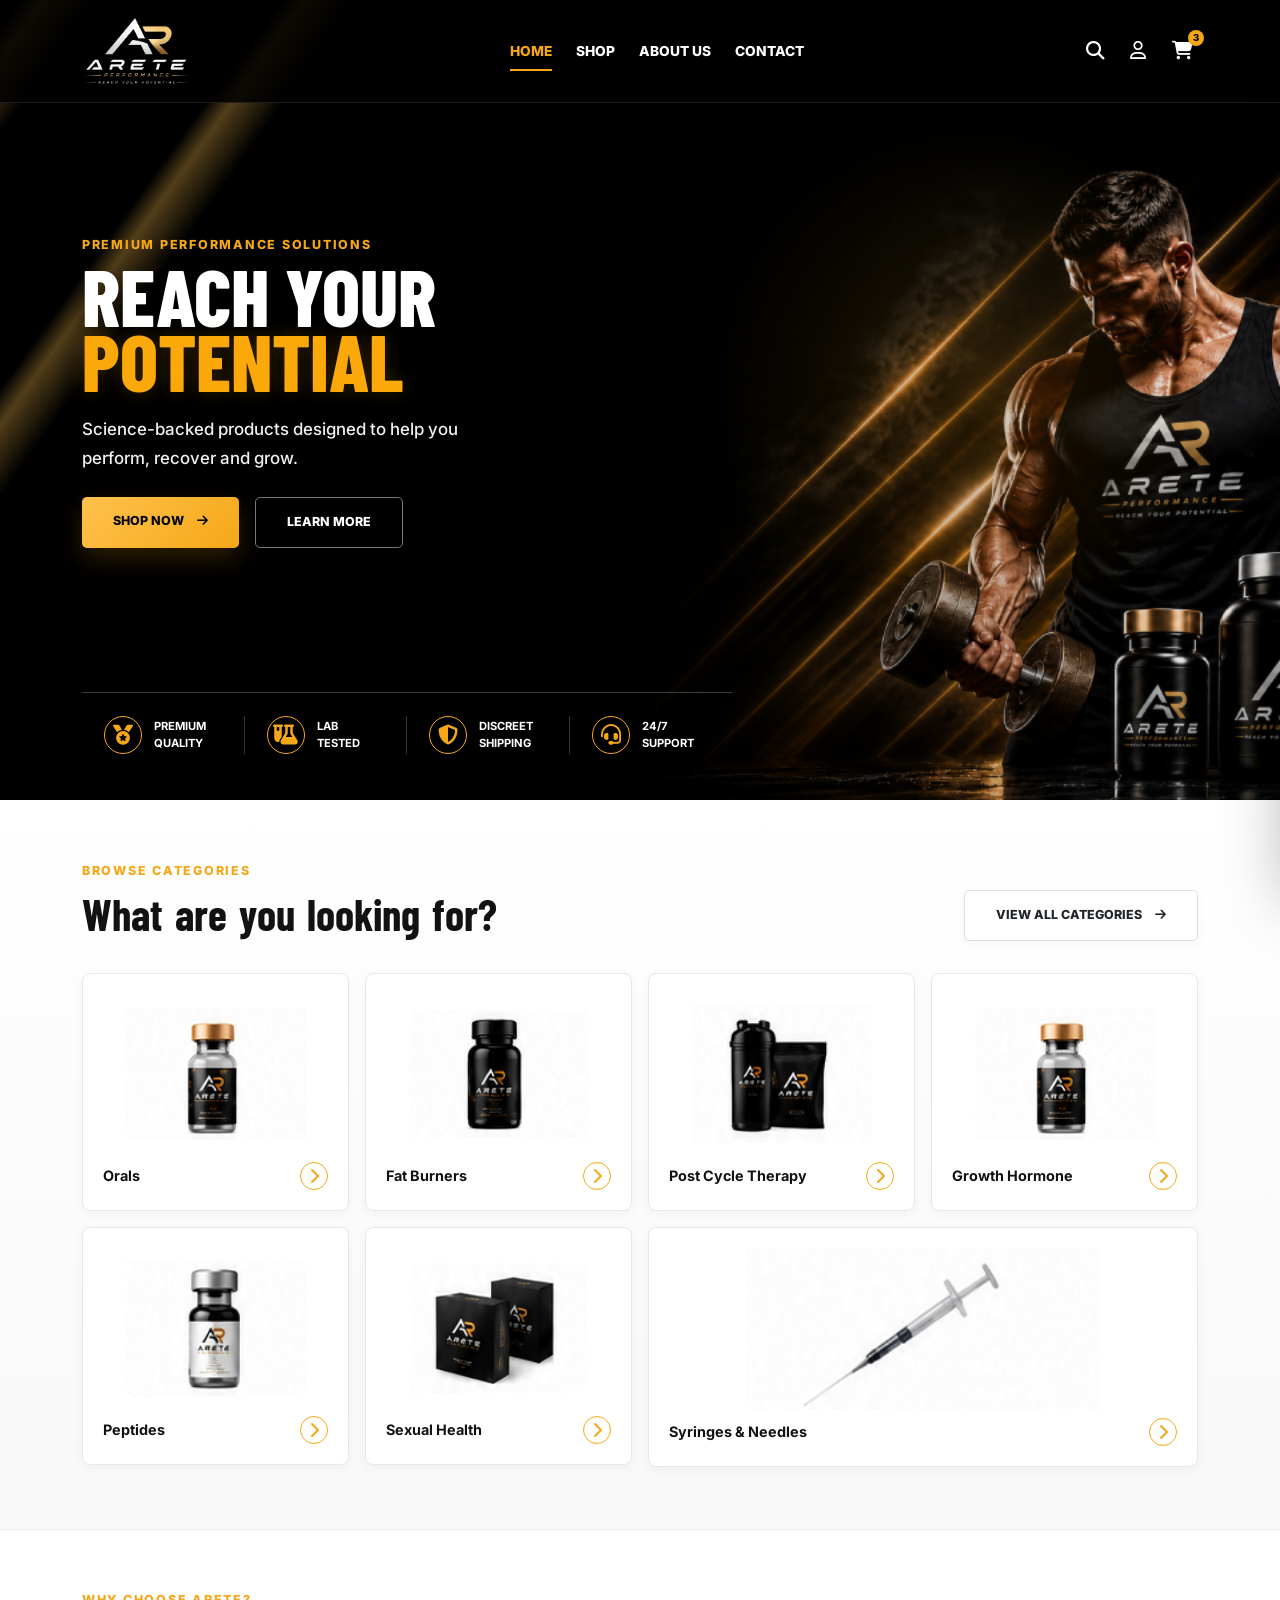
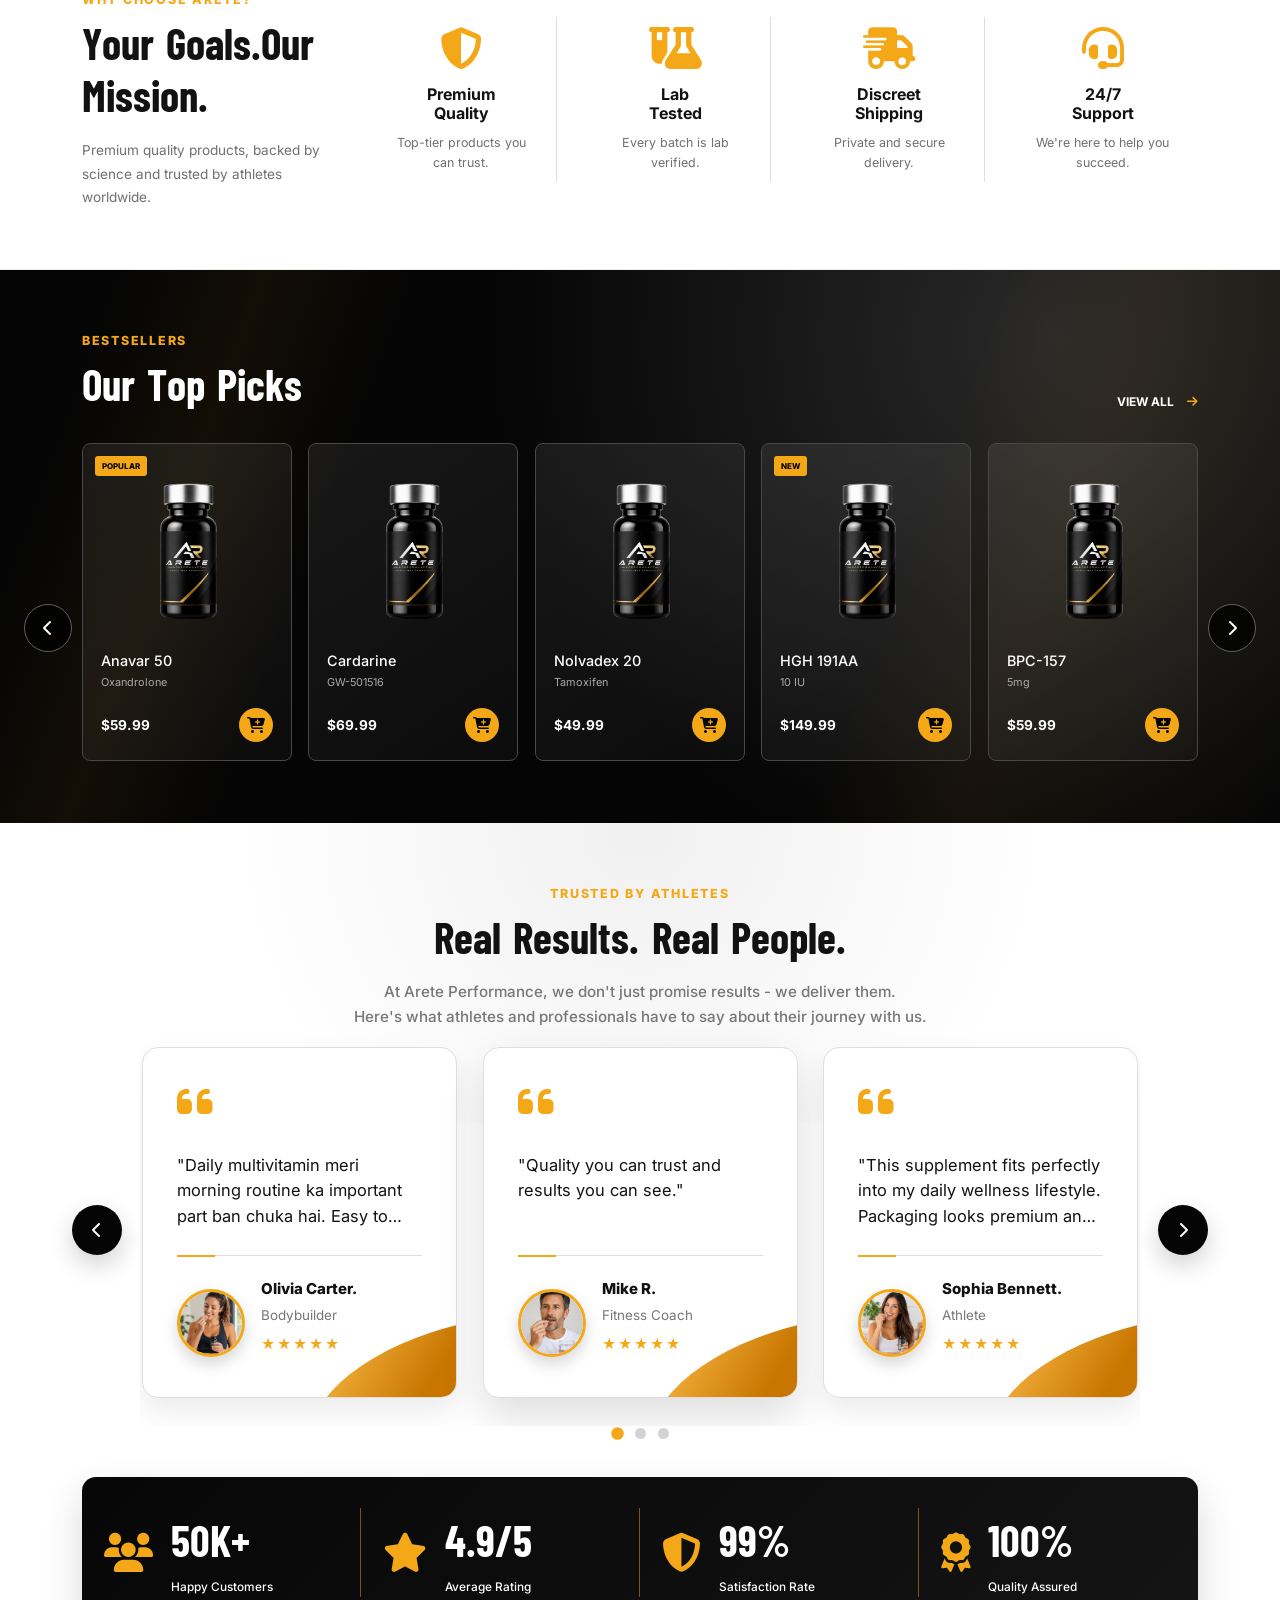
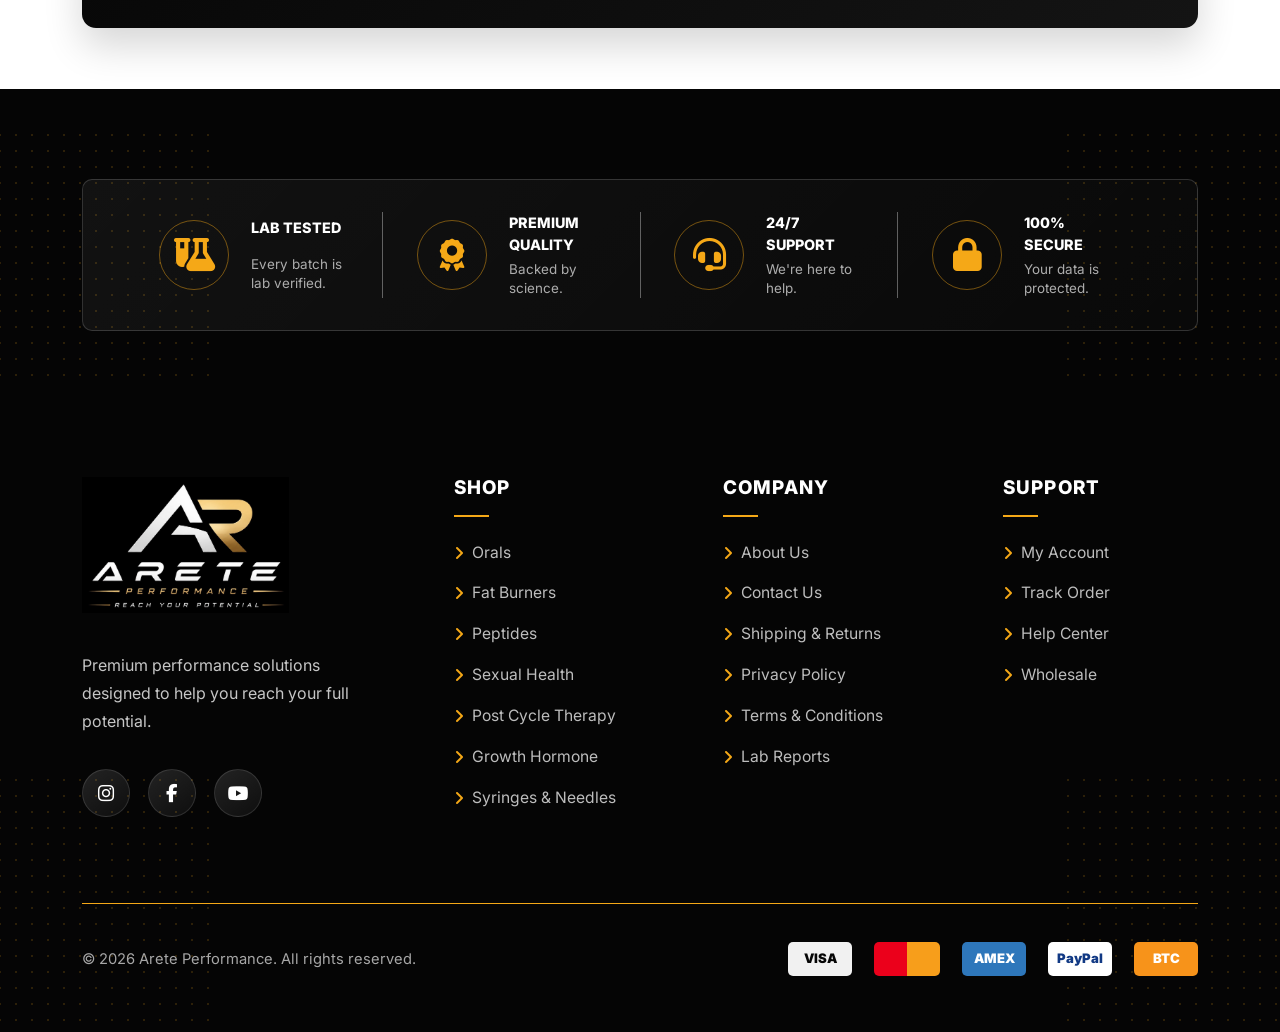
==== commit 2fbab011: "backup before execute 011" ====
--- a/index.html
+++ b/index.html
@@ -148,6 +148,17 @@
         </div>
       </div>
     </section>
+
+    <div class="site-footer">
+      <div class="container">
+        <div class="footer-feature-strip">
+          <div><i class="fa-solid fa-flask-vial"></i><strong>Lab Tested</strong><span>Every batch is lab verified.</span></div>
+          <div><i class="fa-solid fa-award"></i><strong>Premium Quality</strong><span>Backed by science.</span></div>
+          <div><i class="fa-solid fa-headset"></i><strong>24/7 Support</strong><span>We're here to help.</span></div>
+          <div><i class="fa-solid fa-lock"></i><strong>100% Secure</strong><span>Your data is protected.</span></div>
+        </div>
+      </div>
+    </div>
   </main>
 
   <footer class="site-footer" id="contact">
@@ -177,12 +188,6 @@
           <div class="footer-assurance"><i class="fa-solid fa-cube"></i><div><strong>Discreet Shipping</strong><span>Private &amp; secure delivery</span></div></div>
           <div class="footer-assurance"><i class="fa-solid fa-shield-halved"></i><div><strong>Secure Payments</strong><span>100% secure &amp; trusted</span></div></div>
         </div> -->
-      </div>
-      <div class="footer-feature-strip">
-        <div><i class="fa-solid fa-flask-vial"></i><strong>Lab Tested</strong><span>Every batch is lab verified.</span></div>
-        <div><i class="fa-solid fa-award"></i><strong>Premium Quality</strong><span>Backed by science.</span></div>
-        <div><i class="fa-solid fa-headset"></i><strong>24/7 Support</strong><span>We're here to help.</span></div>
-        <div><i class="fa-solid fa-lock"></i><strong>100% Secure</strong><span>Your data is protected.</span></div>
       </div>
       <div class="footer-bottom"><span>&copy; 2026 Arete Performance. All rights reserved.</span><div class="payment-badges"><span>VISA</span><span></span><span>AMEX</span><span>PayPal</span><span>BTC</span></div></div>
     </div>
--- a/assets/css/style.css
+++ b/assets/css/style.css
@@ -32,6 +32,15 @@
   overflow-x: hidden;
 }
 
+main section {
+  position: relative;
+}
+
+main section::selection {
+  color: var(--color-black);
+  background: var(--color-primary);
+}
+
 body.panel-open {
   overflow: hidden;
 }
@@ -66,6 +75,33 @@
   font-family: var(--font-display);
   font-size: clamp(2rem, 4vw, 2.7rem);
   font-weight: 700;
+}
+
+.section-heading h2,
+.why-intro h2 {
+  overflow: hidden;
+}
+
+.animated-heading .heading-word {
+  display: inline-block;
+  white-space: nowrap;
+}
+
+.animated-heading .heading-char {
+  display: inline-block;
+  opacity: 1;
+  transform: translateY(0) rotate(0deg);
+}
+
+.animated-heading.is-visible .heading-char,
+.animated-heading.heading-ready .heading-char {
+  animation: headingCharReveal .65s cubic-bezier(.2, .82, .24, 1) both;
+  animation-delay: calc(var(--char-index, 0) * 28ms);
+}
+
+.animated-heading .heading-space {
+  display: inline-block;
+  width: .28em;
 }
 
 .site-header {
@@ -173,9 +209,10 @@
 .hero {
   position: relative;
   /* min-height: 704px; */
-  height: 600px;
+  height: 800px;
   color: var(--color-white);
-  background: var(--color-black) url("../images/hero-performance.png") center top/cover no-repeat;
+  background: var(--color-black) url("../images/hero-performance.png") center bottom/cover no-repeat;
+  animation: heroBackdropDrift 18s ease-in-out infinite alternate;
   overflow: hidden;
 }
 
@@ -184,8 +221,9 @@
   position: absolute;
   inset: -25%;
   background: linear-gradient(120deg, transparent 31%, rgba(245, 168, 23, .08) 35%, rgba(255, 193, 77, .44) 36%, rgba(245, 168, 23, .07) 37%, transparent 42%, transparent 49%, rgba(255, 193, 77, .35) 50%, transparent 52%, transparent 59%, rgba(255, 193, 77, .32) 60%, transparent 62%);
-  transform: translateX(-45%);
-  animation: lightSweep 6s ease-in-out infinite;
+  transform: translate3d(-46%, 0, 0) skewX(-8deg);
+  animation: heroLightSweep 8.5s cubic-bezier(.55, 0, .28, 1) infinite;
+  mix-blend-mode: screen;
   pointer-events: none;
 }
 
@@ -194,6 +232,7 @@
   position: absolute;
   inset: 0;
   background: radial-gradient(circle at 76% 48%, rgba(245, 168, 23, .12), transparent 25%), linear-gradient(90deg, rgba(0, 0, 0, .98) 0%, rgba(0, 0, 0, .9) 30%, rgba(0, 0, 0, .28) 64%, rgba(0, 0, 0, .05));
+  animation: heroVignetteBreath 7s ease-in-out infinite alternate;
 }
 
 .hero-content {
@@ -207,7 +246,8 @@
 } */
 
 .min-vh-hero {
-  min-height: 486px;
+  /* min-height: 486px; */
+  min-height: 600px;
 }
 
 .hero h1 {
@@ -224,6 +264,8 @@
 .hero h1 span {
   display: block;
   color: var(--color-primary);
+  text-shadow: 0 0 18px rgba(245, 168, 23, .2), 0 8px 22px rgba(0, 0, 0, .42);
+  animation: heroGoldFocus 2.4s ease both .55s;
 }
 
 .hero-copy {
@@ -315,22 +357,28 @@
   color: var(--color-black);
   background: linear-gradient(135deg, var(--color-primary-light), var(--color-primary));
   border: 0;
+  box-shadow: 0 10px 24px rgba(245, 168, 23, .18);
+  transition: transform .25s, box-shadow .25s, filter .25s;
 }
 
 .btn-gold:hover {
   color: var(--color-black);
   background: var(--color-primary-light);
   transform: translateY(-2px);
+  box-shadow: 0 16px 34px rgba(245, 168, 23, .28);
+  filter: saturate(1.08);
 }
 
 .btn-outline-light-custom {
   color: var(--color-white);
   border: 1px solid #777;
+  transition: transform .25s, border-color .25s, background .25s;
 }
 
 .btn-outline-light-custom:hover {
   color: var(--color-black);
   background: var(--color-white);
+  transform: translateY(-2px);
 }
 
 .hero-features {
@@ -345,6 +393,23 @@
   margin: 23px 0;
   padding: 0 22px;
   border-right: 1px solid rgba(255, 255, 255, .2);
+  animation: heroFeatureIn .75s cubic-bezier(.2, .82, .24, 1) both;
+}
+
+.hero-features .col-6:nth-child(1) .hero-feature {
+  animation-delay: .58s;
+}
+
+.hero-features .col-6:nth-child(2) .hero-feature {
+  animation-delay: .68s;
+}
+
+.hero-features .col-6:nth-child(3) .hero-feature {
+  animation-delay: .78s;
+}
+
+.hero-features .col-6:nth-child(4) .hero-feature {
+  animation-delay: .88s;
 }
 
 .hero-feature i {
@@ -353,9 +418,11 @@
   height: 38px;
   place-items: center;
   color: var(--color-primary);
-  font-size: 1.2rem;
+  font-size: 20px;
   border: 1px solid var(--color-primary);
   border-radius: 50%;
+  box-shadow: 0 0 0 rgba(245, 168, 23, 0);
+  animation: heroIconPulse 3.4s ease-in-out infinite;
 }
 
 .hero-feature span {
@@ -383,7 +450,7 @@
   border: 1px solid #e8e8e8;
   border-radius: var(--radius);
   box-shadow: 0 3px 12px rgba(0, 0, 0, .04);
-  transition: transform .25s, box-shadow .25s, border-color .25s;
+  transition: transform .28s cubic-bezier(.2, .82, .24, 1), box-shadow .28s, border-color .28s;
   overflow: hidden;
 }
 
@@ -397,9 +464,9 @@
 }
 
 .category-card:hover {
-  transform: translateY(-5px);
+  transform: translateY(-8px);
   border-color: rgba(245, 168, 23, .45);
-  box-shadow: var(--shadow);
+  box-shadow: 0 18px 38px rgba(0, 0, 0, .13);
 }
 
 .category-card:hover::before {
@@ -446,6 +513,13 @@
   color: var(--color-primary);
   border: 1px solid var(--color-primary);
   border-radius: 50%;
+  transition: color .25s, background .25s, transform .25s;
+}
+
+.category-card:hover div>i {
+  color: var(--color-black);
+  background: var(--color-primary);
+  transform: translateX(3px);
 }
 
 .why-section {
@@ -465,11 +539,24 @@
   padding: 10px 20px;
   text-align: center;
   border-right: 1px solid var(--color-border);
+  transition: transform .28s, background .28s, box-shadow .28s;
+}
+
+.benefit:hover {
+  transform: translateY(-6px);
+  background: linear-gradient(180deg, rgba(245, 168, 23, .07), transparent);
+  border-right: 1px solid var(--color-primary);
 }
 
 .benefit>i {
   color: var(--color-primary);
-  font-size: 2.7rem;
+  font-size: 42px;
+  transition: transform .28s, filter .28s;
+}
+
+.benefit:hover>i {
+  transform: translateY(-3px) scale(1.08);
+  filter: drop-shadow(0 8px 14px rgba(245, 168, 23, .24));
 }
 
 .benefit h3 {
@@ -560,15 +647,29 @@
   background: linear-gradient(145deg, rgba(255, 255, 255, .08), rgba(255, 255, 255, .03));
   border: 1px solid #484848;
   border-radius: var(--radius);
-  transition: transform .25s, border-color .25s, box-shadow .25s;
+  transition: transform .28s cubic-bezier(.2, .82, .24, 1), border-color .28s, box-shadow .28s, background .28s;
   overflow: hidden;
   backdrop-filter: blur(4px);
 }
 
+.product-card::before {
+  content: "";
+  position: absolute;
+  inset: 0;
+  background: linear-gradient(120deg, transparent 0%, rgba(255, 255, 255, .12) 42%, transparent 64%);
+  transform: translateX(-120%);
+  transition: transform .55s ease;
+  pointer-events: none;
+}
+
 .product-card:hover {
-  transform: translateY(-6px);
+  transform: translateY(-9px);
   border-color: var(--color-primary);
-  box-shadow: 0 18px 34px rgba(0, 0, 0, .28);
+  box-shadow: 0 24px 44px rgba(0, 0, 0, .34);
+}
+
+.product-card:hover::before {
+  transform: translateX(120%);
 }
 
 .product-card img {
@@ -611,6 +712,13 @@
   background: var(--color-primary);
   border: 0;
   border-radius: 50%;
+  transition: transform .25s, box-shadow .25s, background .25s;
+}
+
+.product-card button:hover {
+  transform: scale(1.12) rotate(-6deg);
+  background: var(--color-primary-light);
+  box-shadow: 0 10px 20px rgba(245, 168, 23, .32);
 }
 
 .tag {
@@ -658,8 +766,8 @@
 
 .testimonial-carousel {
   position: relative;
-  max-width: 1040px;
-  margin: 48px auto 0;
+  /* max-width: 1040px; */
+  /* margin: 48px auto 0; */
   padding: 0 58px;
 }
 
@@ -699,6 +807,13 @@
   border-radius: 16px;
   box-shadow: 0 14px 30px rgba(0, 0, 0, .08);
   overflow: hidden;
+  transition: transform .28s, border-color .28s, box-shadow .28s;
+}
+
+.quote-card:hover {
+  transform: translateY(-7px);
+  border-color: rgba(245, 168, 23, .55);
+  box-shadow: 0 23px 48px rgba(0, 0, 0, .16);
 }
 
 .testimonial-slide.is-featured .quote-card {
@@ -736,6 +851,11 @@
   color: var(--color-primary);
   font-size: 2.55rem;
   line-height: 1;
+  transition: transform .28s;
+}
+
+.quote-card:hover>i {
+  transform: translateY(-3px) rotate(-5deg);
 }
 
 .quote-card p {
@@ -867,9 +987,9 @@
 
 .testimonial-stats {
   display: grid;
-  max-width: 980px;
+  /* max-width: 980px; */
   margin: 38px auto 0;
-  padding: 31px 42px;
+  padding: 31px 0px;
   grid-template-columns: repeat(4, 1fr);
   color: var(--color-white);
   background: linear-gradient(135deg, #070707, #141414);
@@ -1045,6 +1165,42 @@
   transform: translateX(4px);
 }
 
+.footer-feature-strip>div,
+.footer-assurance,
+.payment-badges span,
+.socials a {
+  transition: transform .25s, border-color .25s, box-shadow .25s, background .25s;
+}
+
+.footer-feature-strip>div:hover {
+  transform: translateY(-4px);
+}
+
+.footer-feature-strip>div:hover i,
+.footer-assurance:hover i {
+  transform: scale(1.08);
+}
+
+.footer-feature-strip i,
+.footer-assurance i {
+  transition: transform .25s, filter .25s;
+}
+
+.footer-feature-strip>div:hover i,
+.footer-assurance:hover i {
+  filter: drop-shadow(0 10px 18px rgba(245, 168, 23, .3));
+}
+
+.footer-assurance:hover {
+  border-color: rgba(245, 168, 23, .42);
+  background: rgba(245, 168, 23, .055);
+}
+
+.payment-badges span:hover {
+  transform: translateY(-3px);
+  box-shadow: 0 10px 18px rgba(0, 0, 0, .28);
+}
+
 .footer-newsletter>p {
   margin: 0 0 26px;
   color: #bdbdbd;
@@ -1117,7 +1273,6 @@
   position: relative;
   z-index: 1;
   display: grid;
-  margin-top: 86px;
   padding: 32px 42px;
   grid-template-columns: repeat(4, 1fr);
   background: linear-gradient(135deg, rgba(255, 255, 255, .055), rgba(255, 255, 255, .02));
@@ -1244,15 +1399,43 @@
 
 .reveal-on-scroll,
 .reveal-group>* {
-  opacity: 1;
-  transform: translateY(0);
-  transition: opacity .65s ease, transform .65s ease;
+  opacity: 0;
+  transform: translateY(28px);
+  transition: opacity .72s cubic-bezier(.2, .82, .24, 1), transform .72s cubic-bezier(.2, .82, .24, 1), filter .72s ease;
+  will-change: opacity, transform;
 }
 
 .reveal-on-scroll.is-visible,
 .reveal-group>*.is-visible {
   opacity: 1;
   transform: translateY(0);
+  filter: none;
+}
+
+.reveal-on-scroll[data-anim="left"],
+.reveal-group>*[data-anim="left"] {
+  transform: translateX(-34px);
+}
+
+.reveal-on-scroll[data-anim="right"],
+.reveal-group>*[data-anim="right"] {
+  transform: translateX(34px);
+}
+
+.reveal-on-scroll[data-anim="scale"],
+.reveal-group>*[data-anim="scale"] {
+  transform: translateY(18px) scale(.96);
+}
+
+.reveal-on-scroll[data-anim="soft"],
+.reveal-group>*[data-anim="soft"] {
+  /* filter: blur(8px); */
+  transform: translateY(20px);
+}
+
+.reveal-on-scroll.is-visible[data-anim],
+.reveal-group>*.is-visible[data-anim] {
+  transform: translate(0, 0) scale(1);
 }
 
 .category-card img,
@@ -1263,6 +1446,58 @@
 .category-card:hover img,
 .product-card:hover img {
   transform: translateY(-7px) scale(1.04);
+}
+
+.motion-card {
+  position: relative;
+  overflow: hidden;
+}
+
+.motion-card::after {
+  content: "";
+  position: absolute;
+  inset: 0;
+  background: linear-gradient(115deg, transparent 0%, rgba(255, 255, 255, .16) 42%, transparent 60%);
+  opacity: 0;
+  transform: translateX(-120%);
+  transition: transform .75s ease, opacity .35s ease;
+  pointer-events: none;
+}
+
+.motion-card:hover::after {
+  opacity: 1;
+  transform: translateX(120%);
+}
+
+.motion-card:hover {
+  transform: translateY(-6px);
+}
+
+.float-asset {
+  animation: productFloat 5.8s ease-in-out infinite;
+}
+
+.pulse-glow {
+  animation: pulseGlow 2.8s ease-in-out infinite;
+}
+
+.hero .reveal-up {
+  animation-name: heroContentReveal;
+  animation-duration: .95s;
+  animation-timing-function: cubic-bezier(.18, .82, .24, 1);
+  animation-fill-mode: both;
+}
+
+.hero .btn {
+  transform: translateZ(0);
+}
+
+.hero .btn:hover {
+  transform: translateY(-3px);
+}
+
+.hero .btn-gold.pulse-glow {
+  animation: heroCtaGlow 5.5s ease-in-out infinite;
 }
 
 .search-panel {
@@ -1540,6 +1775,2835 @@
   font-size: .78rem;
 }
 
+.shop-page .site-header {
+  position: sticky;
+  background: #030303;
+}
+
+.shop-hero {
+  color: var(--color-white);
+  background: var(--color-black) url("../images/hero-performance.png") right  35% bottom/auto 120% no-repeat;
+  /* background: var(--color-black) url("../images/hero-performance.png") center bottom/auto 118% no-repeat; */
+  border-bottom: 1px solid rgba(255, 255, 255, .1);
+  overflow: hidden;
+}
+
+.shop-hero::before {
+  content: "";
+  position: absolute;
+  inset: 0;
+  background: linear-gradient(90deg, rgba(0, 0, 0, .98) 0%, rgba(0, 0, 0, .88) 36%, rgba(0, 0, 0, .22) 68%, rgba(0, 0, 0, .4) 100%);
+}
+
+.shop-hero::after {
+  content: "";
+  position: absolute;
+  inset: -18%;
+  background: linear-gradient(128deg, transparent 34%, rgba(245, 168, 23, .1) 37%, rgba(245, 168, 23, .45) 38%, transparent 39%, transparent 46%, rgba(245, 168, 23, .32) 48%, transparent 50%, transparent 58%, rgba(245, 168, 23, .28) 60%, transparent 62%);
+  pointer-events: none;
+}
+
+.shop-hero .container {
+  position: relative;
+  z-index: 1;
+}
+
+.shop-hero-inner {
+  min-height: 410px;
+  display: flex;
+  flex-direction: column;
+  justify-content: space-between;
+  padding: 78px 0 0;
+}
+
+.shop-hero-copy {
+  max-width: 520px;
+  padding-top: 24px;
+}
+
+.shop-hero h1 {
+  margin: 0;
+  font-family: var(--font-display);
+  font-size: clamp(4rem, 8vw, 5.6rem);
+  font-weight: 800;
+  line-height: .9;
+  text-transform: uppercase;
+}
+
+.shop-hero-copy p:last-child {
+  max-width: 455px;
+  margin: 18px 0 0;
+  color: #ececec;
+  font-size: 1.05rem;
+  font-weight: 500;
+  line-height: 1.75;
+}
+
+.shop-hero-features {
+  display: grid;
+  max-width: 650px;
+  grid-template-columns: repeat(4, 1fr);
+  border-top: 1px solid rgba(255, 255, 255, .18);
+}
+
+.shop-hero-features>div {
+  display: flex;
+  align-items: center;
+  gap: 12px;
+  padding: 27px 24px 28px 0;
+}
+
+.shop-hero-features i,
+.shop-trust-grid i {
+  display: grid;
+  width: 38px;
+  min-width: 38px;
+  height: 38px;
+  place-items: center;
+  color: var(--color-primary);
+  font-size: 1.1rem;
+  border: 1px solid var(--color-primary);
+  border-radius: 50%;
+}
+
+.shop-hero-features span {
+  font-size: .68rem;
+  font-weight: 800;
+  line-height: 1.45;
+  text-transform: uppercase;
+}
+
+.shop-catalog {
+  background: linear-gradient(180deg, #fff 0%, #f7f7f7 100%);
+}
+
+.shop-layout {
+  display: grid;
+  grid-template-columns: 270px 1fr;
+  gap: 34px;
+  align-items: start;
+}
+
+.shop-sidebar {
+  background: var(--color-white);
+  border: 1px solid #e5e5e5;
+  border-radius: var(--radius);
+  box-shadow: 0 8px 22px rgba(0, 0, 0, .06);
+  overflow: hidden;
+}
+
+.filter-block {
+  padding: 22px 20px;
+  border-bottom: 1px solid #e8e8e8;
+}
+
+.filter-block h2 {
+  margin: 0 0 16px;
+  font-size: .8rem;
+  font-weight: 900;
+  text-transform: uppercase;
+}
+
+.filter-block a,
+.filter-block label {
+  display: flex;
+  align-items: center;
+  justify-content: space-between;
+  gap: 12px;
+  margin: 0;
+  padding: 8px 0;
+  color: #242424;
+  font-size: .84rem;
+  font-weight: 600;
+}
+
+.filter-block a.active {
+  margin: 0 -20px 4px;
+  padding: 13px 20px;
+  color: #f28f00;
+  background: linear-gradient(90deg, rgba(245, 168, 23, .16), rgba(245, 168, 23, .03));
+  border-left: 3px solid var(--color-primary);
+}
+
+.filter-block strong {
+  color: #6e6e6e;
+  font-size: .78rem;
+}
+
+.filter-block input {
+  width: 17px;
+  height: 17px;
+  margin-right: 10px;
+  accent-color: var(--color-primary);
+}
+
+.price-range {
+  position: relative;
+  height: 4px;
+  margin: 20px 5px 16px;
+  background: var(--color-primary);
+  border-radius: 999px;
+}
+
+.price-range::before,
+.price-range::after {
+  content: "";
+  position: absolute;
+  top: 50%;
+  width: 14px;
+  height: 14px;
+  background: var(--color-white);
+  border: 3px solid var(--color-primary);
+  border-radius: 50%;
+  transform: translateY(-50%);
+}
+
+.price-range::before {
+  left: -2px;
+}
+
+.price-range::after {
+  right: -2px;
+}
+
+.price-values {
+  display: flex;
+  justify-content: space-between;
+  font-size: .78rem;
+}
+
+.clear-filters {
+  width: calc(100% - 32px);
+  margin: 16px;
+  padding: 14px;
+  color: var(--color-white);
+  font-size: .75rem;
+  font-weight: 900;
+  text-transform: uppercase;
+  background: var(--color-black);
+  border: 0;
+  border-radius: 5px;
+}
+
+.clear-filters i {
+  margin-left: 6px;
+  color: var(--color-primary);
+}
+
+.shop-toolbar {
+  display: flex;
+  align-items: center;
+  justify-content: space-between;
+  gap: 18px;
+  margin-bottom: 22px;
+}
+
+.shop-toolbar p {
+  margin: 0;
+  font-size: .88rem;
+  font-weight: 500;
+}
+
+.shop-toolbar button {
+  padding: 13px 18px;
+  color: #202020;
+  font-size: .78rem;
+  font-weight: 800;
+  background: var(--color-white);
+  border: 1px solid #e4e4e4;
+  border-radius: 6px;
+  box-shadow: 0 4px 14px rgba(0, 0, 0, .04);
+}
+
+.shop-toolbar i {
+  margin-left: 20px;
+  color: var(--color-primary);
+}
+
+.shop-grid {
+  display: grid;
+  grid-template-columns: repeat(4, minmax(0, 1fr));
+  gap: 18px;
+}
+
+.shop-product-card.product-card {
+  min-height: 318px;
+  padding: 18px;
+  color: var(--color-text);
+  background: var(--color-white);
+  border-color: #e5e5e5;
+  box-shadow: 0 8px 22px rgba(0, 0, 0, .055);
+}
+
+.shop-product-card.product-card:hover {
+  border-color: rgba(245, 168, 23, .55);
+  box-shadow: 0 18px 38px rgba(0, 0, 0, .12);
+}
+
+.shop-product-card.product-card img {
+  width: 150px;
+  height: 152px;
+  margin-bottom: 10px;
+}
+
+.shop-product-card.product-card small {
+  min-height: auto;
+  color: #777;
+  font-size: .61rem;
+  font-weight: 800;
+  text-transform: uppercase;
+}
+
+.shop-product-card.product-card h3 {
+  min-height: 34px;
+  margin: 6px 0;
+  color: #171717;
+  font-size: .86rem;
+  font-weight: 800;
+  line-height: 1.35;
+}
+
+.rating {
+  margin-bottom: 12px;
+  color: var(--color-primary);
+  font-size: .74rem;
+  letter-spacing: .08em;
+}
+
+.rating span {
+  color: #777;
+  letter-spacing: 0;
+}
+
+.shop-product-card del {
+  margin-left: 7px;
+  color: #888;
+  font-weight: 600;
+}
+
+.shop-product-card.product-card button {
+  color: var(--color-primary);
+  background: var(--color-white);
+  border: 2px solid var(--color-primary);
+}
+
+.shop-product-card.product-card button:hover {
+  color: var(--color-black);
+  background: var(--color-primary);
+}
+
+.tag-green {
+  color: var(--color-white);
+  background: #37a821;
+}
+
+.tag-red {
+  color: var(--color-white);
+  background: #ee3535;
+}
+
+.bundle-banner {
+  position: relative;
+  display: grid;
+  grid-template-columns: .9fr 1.1fr;
+  gap: 34px;
+  align-items: center;
+  margin-top: 24px;
+  padding: 32px 46px;
+  color: var(--color-white);
+  background: radial-gradient(circle at 8% 50%, rgba(245, 168, 23, .2), transparent 26%), linear-gradient(135deg, #050505, #141414);
+  border-radius: var(--radius);
+  overflow: hidden;
+}
+
+.bundle-banner::before {
+  content: "";
+  position: absolute;
+  inset: -30%;
+  background: linear-gradient(125deg, transparent 35%, rgba(245, 168, 23, .14) 38%, rgba(245, 168, 23, .55) 39%, transparent 40%, transparent 48%, rgba(245, 168, 23, .32) 50%, transparent 52%);
+  pointer-events: none;
+}
+
+.bundle-banner>div {
+  position: relative;
+  z-index: 1;
+}
+
+.bundle-products {
+  display: flex;
+  align-items: end;
+  justify-content: center;
+  gap: 12px;
+}
+
+.bundle-products img {
+  width: 118px;
+  height: 150px;
+  object-fit: contain;
+  filter: drop-shadow(0 18px 24px rgba(0, 0, 0, .55));
+}
+
+.bundle-products img:nth-child(2) {
+  width: 150px;
+  height: 188px;
+}
+
+.bundle-products img:nth-child(3) {
+  width: 150px;
+  height: 145px;
+}
+
+.bundle-banner h2,
+.shop-newsletter h2 {
+  margin: 0;
+  font-family: var(--font-display);
+  font-size: clamp(2.1rem, 4vw, 3rem);
+  font-weight: 700;
+}
+
+.bundle-banner p:not(.eyebrow) {
+  max-width: 430px;
+  margin: 9px 0 20px;
+  color: #dedede;
+  line-height: 1.55;
+}
+
+.shop-trust {
+  padding: 34px 0 44px;
+  background: linear-gradient(90deg, #fff, #fff7eb 52%, #fff);
+}
+
+.shop-trust-grid {
+  display: grid;
+  grid-template-columns: repeat(4, 1fr);
+}
+
+.shop-trust-grid>div {
+  display: grid;
+  grid-template-columns: auto 1fr;
+  column-gap: 18px;
+  align-items: center;
+  padding: 0 34px;
+  border-right: 1px solid #ddd;
+}
+
+.shop-trust-grid>div:last-child {
+  border-right: 0;
+}
+
+.shop-trust-grid i {
+  grid-row: span 2;
+  font-size: 1.25rem;
+  border-radius: 8px;
+}
+
+.shop-trust-grid strong {
+  font-size: .92rem;
+  font-weight: 900;
+}
+
+.shop-trust-grid span {
+  margin-top: 5px;
+  color: #555;
+  font-size: .76rem;
+  line-height: 1.45;
+}
+
+.shop-newsletter {
+  padding: 44px 0;
+  color: var(--color-white);
+  background: radial-gradient(circle at 0 0, rgba(245, 168, 23, .12), transparent 24%), #090909;
+  border-bottom: 1px solid rgba(255, 255, 255, .1);
+}
+
+.shop-newsletter-inner {
+  display: grid;
+  grid-template-columns: 1fr minmax(360px, 630px);
+  gap: 44px;
+  align-items: center;
+}
+
+.shop-newsletter p:last-child {
+  margin: 10px 0 0;
+  color: #bdbdbd;
+}
+
+.shop-newsletter .newsletter {
+  margin: 0;
+}
+
+.shop-newsletter .newsletter button {
+  width: 170px;
+  font-size: .78rem;
+  font-weight: 900;
+  text-transform: uppercase;
+}
+
+.cart-page .site-header {
+  position: sticky;
+  background: #030303;
+}
+
+.cart-hero {
+  min-height: 310px;
+  padding: 74px 0 58px;
+  color: var(--color-white);
+  background: var(--color-black) url("../images/hero-performance.png") right 14% bottom/auto 126% no-repeat;
+  border-bottom: 1px solid rgba(255, 255, 255, .1);
+  overflow: hidden;
+}
+
+.cart-hero::before {
+  content: "";
+  position: absolute;
+  inset: 0;
+  background: linear-gradient(90deg, rgba(0, 0, 0, .98) 0%, rgba(0, 0, 0, .86) 39%, rgba(0, 0, 0, .2) 68%, rgba(0, 0, 0, .42) 100%);
+}
+
+.cart-hero::after {
+  content: "";
+  position: absolute;
+  inset: -20%;
+  background: linear-gradient(128deg, transparent 35%, rgba(245, 168, 23, .1) 37%, rgba(245, 168, 23, .45) 38%, transparent 40%, transparent 48%, rgba(245, 168, 23, .28) 50%, transparent 52%);
+  pointer-events: none;
+}
+
+.cart-hero .container {
+  position: relative;
+  z-index: 1;
+}
+
+.cart-breadcrumb {
+  display: flex;
+  align-items: center;
+  gap: 10px;
+  margin-bottom: 22px;
+  color: #9d9d9d;
+  font-size: .78rem;
+  font-weight: 900;
+  text-transform: uppercase;
+}
+
+.cart-breadcrumb span {
+  color: var(--color-primary);
+}
+
+.cart-breadcrumb i {
+  color: #6f6f6f;
+  font-size: .62rem;
+}
+
+.cart-hero h1 {
+  margin: 0;
+  font-family: var(--font-display);
+  font-size: clamp(3.8rem, 7vw, 5.35rem);
+  font-weight: 800;
+  line-height: .9;
+  text-transform: uppercase;
+}
+
+.cart-hero h1 span {
+  color: var(--color-primary);
+}
+
+.cart-hero p {
+  max-width: 340px;
+  margin: 22px 0 0;
+  color: #f1f1f1;
+  font-size: 1.04rem;
+  font-weight: 600;
+  line-height: 1.75;
+}
+
+.cart-main {
+  background: linear-gradient(180deg, #fff 0%, #f7f7f7 100%);
+}
+
+.cart-layout {
+  display: grid;
+  grid-template-columns: minmax(0, 1fr) 360px;
+  gap: 28px;
+  align-items: start;
+}
+
+.cart-items-panel,
+.order-summary {
+  background: var(--color-white);
+  border: 1px solid #e7e7e7;
+  border-radius: var(--radius);
+  box-shadow: 0 10px 28px rgba(0, 0, 0, .06);
+}
+
+.cart-items-panel {
+  padding: 24px;
+}
+
+.cart-items-panel h2,
+.order-summary h2 {
+  margin: 0 0 22px;
+  font-size: 1.14rem;
+  font-weight: 900;
+  text-transform: uppercase;
+}
+
+.cart-table {
+  display: grid;
+}
+
+.cart-row {
+  display: grid;
+  grid-template-columns: minmax(260px, 1fr) 120px 150px 120px 34px;
+  gap: 16px;
+  align-items: center;
+  min-height: 94px;
+  padding: 13px 0;
+  border-bottom: 1px solid #dedede;
+}
+
+.cart-row-head {
+  min-height: auto;
+  padding: 0 0 12px;
+  color: #383838;
+  font-size: .72rem;
+  font-weight: 900;
+  text-transform: uppercase;
+}
+
+.cart-product-cell {
+  display: flex;
+  align-items: center;
+  gap: 20px;
+}
+
+.cart-product-cell img {
+  width: 76px;
+  height: 76px;
+  object-fit: contain;
+}
+
+.cart-product-cell strong,
+.cart-product-cell span {
+  display: block;
+}
+
+.cart-product-cell strong,
+.cart-row>strong {
+  color: #111;
+  font-size: .92rem;
+  font-weight: 900;
+}
+
+.cart-product-cell span {
+  margin-top: 8px;
+  color: #666;
+  font-size: .82rem;
+}
+
+.cart-stepper {
+  display: inline-grid;
+  width: 105px;
+  grid-template-columns: 34px 37px 34px;
+  border: 1px solid #d3d3d3;
+  border-radius: 5px;
+  overflow: hidden;
+}
+
+.cart-stepper button,
+.cart-stepper span {
+  display: grid;
+  height: 34px;
+  place-items: center;
+}
+
+.cart-stepper button {
+  color: #111;
+  background: var(--color-white);
+  border: 0;
+  font-weight: 800;
+  transition: background .22s, color .22s;
+}
+
+.cart-stepper button:hover {
+  color: var(--color-black);
+  background: var(--color-primary);
+}
+
+.cart-stepper span {
+  font-size: .82rem;
+  font-weight: 800;
+  border-right: 1px solid #d3d3d3;
+  border-left: 1px solid #d3d3d3;
+}
+
+.cart-remove {
+  display: grid;
+  width: 30px;
+  height: 30px;
+  place-items: center;
+  color: #858585;
+  background: transparent;
+  border: 0;
+  transition: color .22s, transform .22s;
+}
+
+.cart-remove:hover {
+  color: #e33434;
+  transform: translateY(-2px);
+}
+
+.cart-panel-actions {
+  display: flex;
+  justify-content: space-between;
+  gap: 16px;
+  padding-top: 20px;
+}
+
+.cart-secondary-btn {
+  display: inline-flex;
+  align-items: center;
+  justify-content: center;
+  gap: 9px;
+  min-height: 42px;
+  padding: 0 18px;
+  color: #111;
+  font-size: .72rem;
+  font-weight: 900;
+  text-transform: uppercase;
+  background: var(--color-white);
+  border: 1px solid #d9d9d9;
+  border-radius: 5px;
+  transition: border-color .22s, color .22s, transform .22s;
+}
+
+.cart-secondary-btn:hover {
+  color: var(--color-primary);
+  border-color: var(--color-primary);
+  transform: translateY(-2px);
+}
+
+.order-summary {
+  padding: 28px 26px;
+}
+
+.summary-line,
+.summary-total {
+  display: flex;
+  align-items: center;
+  justify-content: space-between;
+  gap: 18px;
+}
+
+.summary-line {
+  margin-bottom: 22px;
+  color: #252525;
+  font-size: .84rem;
+}
+
+.summary-line strong {
+  font-weight: 900;
+}
+
+.summary-line span:last-child {
+  color: #303030;
+  font-size: .78rem;
+}
+
+.summary-line i {
+  margin-left: 4px;
+  color: #777;
+}
+
+.summary-total {
+  margin: 30px 0 24px;
+  padding-top: 26px;
+  border-top: 1px solid #ddd;
+}
+
+.summary-total span {
+  font-size: .92rem;
+  font-weight: 900;
+}
+
+.summary-total strong {
+  color: #ff8500;
+  font-size: 1.7rem;
+  font-weight: 900;
+}
+
+.order-summary .btn {
+  min-height: 58px;
+  display: inline-flex;
+  align-items: center;
+  justify-content: center;
+}
+
+.order-summary>p {
+  margin: 24px 0 12px;
+  color: #888;
+  font-size: .8rem;
+  text-align: center;
+}
+
+.cart-payments {
+  justify-content: center;
+  gap: 12px;
+}
+
+.cart-payments span {
+  min-width: 45px;
+  height: 27px;
+  font-size: .66rem;
+}
+
+.checkout-page .site-header {
+  position: sticky;
+  background: #030303;
+}
+
+.checkout-hero {
+  min-height: 315px;
+  padding: 72px 0 54px;
+  color: var(--color-white);
+  background: var(--color-black) url("../images/hero-performance.png") right 11% bottom/auto 134% no-repeat;
+  border-bottom: 1px solid rgba(255, 255, 255, .1);
+  overflow: hidden;
+}
+
+.checkout-hero::before {
+  content: "";
+  position: absolute;
+  inset: 0;
+  background: linear-gradient(90deg, rgba(0, 0, 0, .98) 0%, rgba(0, 0, 0, .86) 39%, rgba(0, 0, 0, .18) 69%, rgba(0, 0, 0, .42) 100%);
+}
+
+.checkout-hero::after {
+  content: "";
+  position: absolute;
+  inset: -22%;
+  background: linear-gradient(128deg, transparent 34%, rgba(245, 168, 23, .1) 37%, rgba(245, 168, 23, .45) 38%, transparent 40%, transparent 47%, rgba(245, 168, 23, .34) 49%, transparent 51%, transparent 58%, rgba(245, 168, 23, .28) 60%, transparent 62%);
+  pointer-events: none;
+}
+
+.checkout-hero .container {
+  position: relative;
+  z-index: 1;
+}
+
+.checkout-hero-copy {
+  max-width: 520px;
+}
+
+.checkout-hero h1 {
+  margin: 0;
+  font-family: var(--font-display);
+  font-size: clamp(3.25rem, 5.8vw, 4.65rem);
+  font-weight: 700;
+  line-height: .98;
+}
+
+.checkout-hero h1 span {
+  color: var(--color-primary);
+}
+
+.checkout-breadcrumb {
+  display: flex;
+  align-items: center;
+  gap: 14px;
+  margin-top: 26px;
+  color: var(--color-white);
+  font-size: .88rem;
+  font-weight: 600;
+}
+
+.checkout-breadcrumb i {
+  color: #a2a2a2;
+  font-size: .7rem;
+}
+
+.checkout-main {
+  padding: 34px 0 24px;
+  background: linear-gradient(180deg, #fff 0%, #f7f7f7 100%);
+}
+
+.checkout-layout {
+  display: grid;
+  grid-template-columns: minmax(0, 1fr) 430px;
+  gap: 46px;
+  align-items: start;
+}
+
+.checkout-form {
+  display: grid;
+  gap: 26px;
+}
+
+.checkout-step {
+  padding-bottom: 24px;
+  border-bottom: 1px solid #e4e4e4;
+}
+
+.checkout-step:last-child {
+  border-bottom: 0;
+}
+
+.checkout-step-head {
+  display: grid;
+  grid-template-columns: auto 1fr auto;
+  gap: 14px;
+  align-items: center;
+  margin-bottom: 16px;
+}
+
+.checkout-step-head>span {
+  display: grid;
+  width: 28px;
+  height: 28px;
+  place-items: center;
+  color: var(--color-white);
+  font-size: .88rem;
+  font-weight: 900;
+  background: #ff8a00;
+  border-radius: 50%;
+}
+
+.checkout-step-head h2 {
+  margin: 0;
+  font-size: .92rem;
+  font-weight: 900;
+  text-transform: uppercase;
+}
+
+.checkout-step-head p {
+  margin: 0;
+  color: #5f5f5f;
+  font-size: .78rem;
+}
+
+.checkout-step-head a {
+  color: #ff8500;
+  font-weight: 800;
+}
+
+.checkout-form input,
+.checkout-form select {
+  width: 100%;
+  min-height: 48px;
+  padding: 0 16px;
+  color: #111;
+  font-size: .84rem;
+  background: var(--color-white);
+  border: 1px solid #dcdcdc;
+  border-radius: 5px;
+  outline: 0;
+  transition: border-color .22s, box-shadow .22s;
+}
+
+.checkout-form input:focus,
+.checkout-form select:focus {
+  border-color: var(--color-primary);
+  box-shadow: 0 0 0 3px rgba(245, 168, 23, .15);
+}
+
+.checkout-check {
+  display: flex;
+  align-items: center;
+  gap: 9px;
+  margin-top: 14px;
+  color: #252525;
+  font-size: .8rem;
+  font-weight: 600;
+}
+
+.checkout-check input,
+.checkout-option input {
+  width: 17px;
+  min-height: 17px;
+  height: 17px;
+  padding: 0;
+  accent-color: #ff8a00;
+}
+
+.checkout-fields {
+  display: grid;
+  grid-template-columns: repeat(3, minmax(0, 1fr));
+  gap: 12px;
+}
+
+.checkout-fields .wide {
+  grid-column: 1 / -1;
+}
+
+.checkout-fields .span-2 {
+  grid-column: span 2;
+}
+
+.checkout-select {
+  position: relative;
+  margin: 0;
+}
+
+.checkout-select span {
+  position: absolute;
+  top: 7px;
+  left: 16px;
+  color: #686868;
+  font-size: .62rem;
+  font-weight: 700;
+}
+
+.checkout-select select {
+  padding-top: 14px;
+  font-weight: 800;
+  appearance: none;
+  background-image: linear-gradient(45deg, transparent 50%, #ff8a00 50%), linear-gradient(135deg, #ff8a00 50%, transparent 50%);
+  background-position: calc(100% - 18px) 21px, calc(100% - 13px) 21px;
+  background-size: 5px 5px, 5px 5px;
+  background-repeat: no-repeat;
+}
+
+.checkout-option {
+  display: flex;
+  align-items: center;
+  justify-content: space-between;
+  gap: 18px;
+  min-height: 45px;
+  margin: 0;
+  padding: 0 16px;
+  color: #151515;
+  font-size: .82rem;
+  font-weight: 800;
+  background: var(--color-white);
+  border: 1px solid #ddd;
+  border-radius: 5px;
+}
+
+.checkout-option + .checkout-option {
+  margin-top: 9px;
+}
+
+.checkout-option.active {
+  border-color: #ff8a00;
+  box-shadow: 0 0 0 1px rgba(255, 138, 0, .08);
+}
+
+.checkout-option>span {
+  display: flex;
+  align-items: center;
+  gap: 11px;
+}
+
+.payment-option {
+  min-height: 52px;
+}
+
+.mini-payments {
+  gap: 16px;
+}
+
+.mini-payments span {
+  min-width: 42px;
+  height: 24px;
+  font-size: .6rem;
+}
+
+.crypto-marks {
+  display: flex;
+  gap: 10px;
+}
+
+.crypto-marks span {
+  display: grid;
+  width: 27px;
+  height: 27px;
+  place-items: center;
+  color: #fff;
+  font-size: .55rem;
+  font-weight: 900;
+  background: #f7931a;
+  border-radius: 50%;
+}
+
+.crypto-marks span:nth-child(2) {
+  background: #627eea;
+}
+
+.paypal-mark {
+  color: #0b5ea8;
+  font-size: .9rem;
+  font-style: italic;
+  font-weight: 900;
+}
+
+.checkout-summary {
+  padding: 26px;
+  background: var(--color-white);
+  border: 1px solid #e5e5e5;
+  border-radius: var(--radius);
+  box-shadow: 0 12px 30px rgba(0, 0, 0, .08);
+}
+
+.checkout-summary h2 {
+  position: relative;
+  margin: 0 0 24px;
+  padding-bottom: 14px;
+  font-size: 1rem;
+  font-weight: 900;
+  text-transform: uppercase;
+}
+
+.checkout-summary h2::after {
+  content: "";
+  position: absolute;
+  bottom: 0;
+  left: 0;
+  width: 42px;
+  height: 2px;
+  background: #ff8a00;
+}
+
+.checkout-summary-items {
+  display: grid;
+}
+
+.checkout-summary-items article {
+  display: grid;
+  grid-template-columns: 68px minmax(0, 1fr) auto;
+  gap: 18px;
+  align-items: center;
+  padding: 15px 0;
+  border-bottom: 1px solid #e4e4e4;
+}
+
+.checkout-summary-items img {
+  width: 62px;
+  height: 70px;
+  object-fit: contain;
+}
+
+.checkout-summary-items strong,
+.checkout-summary-items span,
+.checkout-summary-items small {
+  display: block;
+}
+
+.checkout-summary-items strong {
+  color: #111;
+  font-size: .92rem;
+  font-weight: 900;
+}
+
+.checkout-summary-items span,
+.checkout-summary-items small {
+  color: #5f5f5f;
+  font-size: .78rem;
+}
+
+.checkout-summary-items small {
+  margin-top: 10px;
+}
+
+.checkout-summary-items b {
+  color: #111;
+  font-size: .95rem;
+  font-weight: 900;
+}
+
+.checkout-total-lines {
+  display: grid;
+  gap: 14px;
+  padding: 22px 0;
+  border-bottom: 1px solid #dedede;
+}
+
+.checkout-total-lines>div,
+.checkout-total {
+  display: flex;
+  justify-content: space-between;
+  gap: 18px;
+}
+
+.checkout-total-lines span {
+  color: #2f2f2f;
+  font-size: .9rem;
+}
+
+.checkout-total-lines strong {
+  color: #111;
+  font-size: .9rem;
+  font-weight: 900;
+}
+
+.checkout-total-lines .discount span,
+.checkout-total-lines .discount strong {
+  color: #139614;
+}
+
+.checkout-total {
+  align-items: center;
+  margin: 18px 0 14px;
+  text-transform: uppercase;
+}
+
+.checkout-total span {
+  font-size: .98rem;
+  font-weight: 900;
+}
+
+.checkout-total strong {
+  color: #ff8500;
+  font-size: 1.75rem;
+  font-weight: 900;
+}
+
+.checkout-savings,
+.checkout-secure {
+  margin: 0;
+  text-align: center;
+}
+
+.checkout-savings {
+  margin-bottom: 22px;
+  color: #149115;
+  font-size: .84rem;
+  font-weight: 700;
+}
+
+.checkout-savings i,
+.checkout-secure i {
+  margin-right: 7px;
+}
+
+.checkout-summary .btn {
+  min-height: 58px;
+  display: inline-flex;
+  align-items: center;
+  justify-content: center;
+  color: var(--color-primary);
+  background: var(--color-black);
+}
+
+.checkout-summary .btn:hover {
+  color: var(--color-black);
+  background: var(--color-primary);
+}
+
+.checkout-secure {
+  margin-top: 22px;
+  color: #777;
+  font-size: .78rem;
+}
+
+.checkout-secure i {
+  color: #ff8a00;
+}
+
+.checkout-trust {
+  padding-top: 24px;
+}
+
+.search-page .site-header {
+  position: sticky;
+  background: #030303;
+}
+
+.search-hero {
+  min-height: 330px;
+  padding: 62px 0 48px;
+  color: var(--color-white);
+  background: var(--color-black) url("../images/hero-performance.png") right 12% bottom/auto 124% no-repeat;
+  border-bottom: 1px solid rgba(255, 255, 255, .1);
+  overflow: hidden;
+}
+
+.search-hero::before {
+  content: "";
+  position: absolute;
+  inset: 0;
+  background: linear-gradient(90deg, rgba(0, 0, 0, .98) 0%, rgba(0, 0, 0, .86) 40%, rgba(0, 0, 0, .22) 70%, rgba(0, 0, 0, .42) 100%);
+}
+
+.search-hero::after {
+  content: "";
+  position: absolute;
+  inset: -22%;
+  background: linear-gradient(128deg, transparent 34%, rgba(245, 168, 23, .09) 37%, rgba(245, 168, 23, .43) 38%, transparent 40%, transparent 48%, rgba(245, 168, 23, .31) 50%, transparent 52%, transparent 58%, rgba(245, 168, 23, .24) 60%, transparent 62%);
+  pointer-events: none;
+}
+
+.search-hero .container {
+  position: relative;
+  z-index: 1;
+}
+
+.search-hero-copy {
+  max-width: 560px;
+}
+
+.search-hero h1 {
+  margin: 0;
+  font-family: var(--font-display);
+  font-size: clamp(3.25rem, 5.7vw, 4.85rem);
+  font-weight: 700;
+  line-height: .95;
+}
+
+.search-hero h1 span {
+  color: var(--color-primary);
+}
+
+.search-hero-copy>p:not(.eyebrow) {
+  margin: 18px 0 22px;
+  color: #f1f1f1;
+  font-size: .96rem;
+  font-weight: 600;
+}
+
+.search-hero-form {
+  display: grid;
+  width: min(500px, 100%);
+  height: 56px;
+  grid-template-columns: 46px 1fr 44px;
+  align-items: center;
+  color: #111;
+  background: var(--color-white);
+  border-radius: 7px;
+  box-shadow: 0 18px 35px rgba(0, 0, 0, .22);
+}
+
+.search-hero-form>i {
+  color: #222;
+  text-align: center;
+}
+
+.search-hero-form input {
+  min-width: 0;
+  height: 100%;
+  color: #151515;
+  font-size: .9rem;
+  font-weight: 600;
+  background: transparent;
+  border: 0;
+  outline: 0;
+}
+
+.search-hero-form button {
+  display: grid;
+  width: 100%;
+  height: 100%;
+  place-items: center;
+  color: #111;
+  background: transparent;
+  border: 0;
+}
+
+.search-results-page {
+  padding-top: 26px;
+  background: linear-gradient(180deg, #fff 0%, #f7f7f7 100%);
+}
+
+.search-breadcrumb {
+  display: flex;
+  align-items: center;
+  gap: 12px;
+  margin-bottom: 22px;
+  color: #5f5f5f;
+  font-size: .82rem;
+}
+
+.search-breadcrumb i {
+  color: #858585;
+  font-size: .68rem;
+}
+
+.search-breadcrumb span {
+  color: #111;
+}
+
+.search-sidebar .filter-block h2 {
+  display: flex;
+  align-items: center;
+  justify-content: space-between;
+}
+
+.search-sidebar .filter-block input:checked {
+  accent-color: #ff8a00;
+}
+
+.search-sidebar .filter-block label {
+  font-weight: 700;
+}
+
+.search-sidebar .filter-block label:has(input:checked) {
+  color: #111;
+}
+
+.search-sidebar .filter-block h2 i {
+  font-size: .7rem;
+}
+
+.light-clear {
+  color: #111;
+  background: var(--color-white);
+  border: 1px solid #d6d6d6;
+}
+
+.light-clear:hover {
+  color: var(--color-primary);
+  border-color: var(--color-primary);
+}
+
+.search-pagination {
+  display: flex;
+  justify-content: center;
+  gap: 12px;
+  margin-top: 28px;
+}
+
+.search-pagination a {
+  display: grid;
+  width: 36px;
+  height: 36px;
+  place-items: center;
+  color: #111;
+  font-size: .8rem;
+  font-weight: 900;
+  background: var(--color-white);
+  border: 1px solid #e0e0e0;
+  border-radius: 6px;
+  transition: color .22s, background .22s, border-color .22s, transform .22s;
+}
+
+.search-pagination a.active,
+.search-pagination a:hover {
+  color: var(--color-black);
+  background: var(--color-primary);
+  border-color: var(--color-primary);
+  transform: translateY(-2px);
+}
+
+.order-success-page .site-header {
+  position: sticky;
+  background: #030303;
+}
+
+.success-hero {
+  min-height: 350px;
+  padding: 34px 0 42px;
+  color: var(--color-white);
+  text-align: center;
+  background: radial-gradient(circle at 50% 8%, rgba(255, 255, 255, .05), transparent 24%), var(--color-black);
+  border-bottom: 1px solid rgba(255, 255, 255, .1);
+  overflow: hidden;
+}
+
+.success-hero::before,
+.success-hero::after {
+  content: "";
+  position: absolute;
+  inset: -18%;
+  pointer-events: none;
+}
+
+.success-hero::before {
+  background: linear-gradient(128deg, transparent 13%, rgba(245, 168, 23, .09) 16%, rgba(245, 168, 23, .45) 17%, transparent 19%, transparent 25%, rgba(245, 168, 23, .28) 27%, transparent 29%);
+}
+
+.success-hero::after {
+  background: linear-gradient(128deg, transparent 66%, rgba(245, 168, 23, .11) 69%, rgba(245, 168, 23, .48) 70%, transparent 72%, transparent 78%, rgba(245, 168, 23, .3) 80%, transparent 82%);
+}
+
+.success-hero .container {
+  position: relative;
+  z-index: 1;
+}
+
+.success-hero-copy {
+  max-width: 610px;
+  margin: 0 auto;
+}
+
+.success-check {
+  display: grid;
+  width: 74px;
+  height: 74px;
+  margin: 0 auto 24px;
+  place-items: center;
+  color: #2fc338;
+  font-size: 2.35rem;
+  border: 4px solid #22a928;
+  border-radius: 50%;
+}
+
+.success-hero h1 {
+  margin: 0;
+  font-family: var(--font-display);
+  font-size: clamp(2.75rem, 5vw, 4.25rem);
+  font-weight: 700;
+  line-height: 1;
+}
+
+.success-hero h1 span {
+  color: var(--color-primary);
+}
+
+.success-hero p {
+  max-width: 530px;
+  margin: 18px auto 0;
+  color: #eeeeee;
+  font-size: .95rem;
+  font-weight: 500;
+  line-height: 1.6;
+}
+
+.success-order-id {
+  margin-top: 18px !important;
+}
+
+.success-order-id strong {
+  color: var(--color-primary);
+}
+
+.success-hero .btn {
+  min-width: 235px;
+  margin-top: 22px;
+}
+
+.success-main {
+  padding-top: 22px;
+  padding-bottom: 28px;
+  background: linear-gradient(180deg, #fff 0%, #f7f7f7 100%);
+}
+
+.success-grid {
+  display: grid;
+  grid-template-columns: 340px minmax(0, 1fr) 420px;
+  gap: 16px;
+  align-items: stretch;
+}
+
+.success-side {
+  display: grid;
+  gap: 14px;
+}
+
+.success-card {
+  padding: 26px;
+  background: var(--color-white);
+  border: 1px solid #e5e5e5;
+  border-radius: var(--radius);
+  box-shadow: 0 8px 22px rgba(0, 0, 0, .055);
+}
+
+.success-card h2 {
+  margin: 0 0 18px;
+  color: #111;
+  font-size: .95rem;
+  font-weight: 900;
+  text-transform: uppercase;
+}
+
+.success-card h2 i {
+  margin-right: 10px;
+  color: #ff8a00;
+}
+
+.success-card p {
+  margin: 0;
+  color: #1b1b1b;
+  font-size: .88rem;
+  line-height: 1.65;
+}
+
+.success-card p a {
+  color: #ff8a00;
+  font-weight: 800;
+}
+
+.order-timeline {
+  display: grid;
+  gap: 18px;
+  padding-left: 18px;
+}
+
+.timeline-item {
+  position: relative;
+  display: grid;
+  grid-template-columns: 34px 1fr;
+  gap: 16px;
+}
+
+.timeline-item::after {
+  content: "";
+  position: absolute;
+  top: 32px;
+  left: 16px;
+  width: 1px;
+  height: calc(100% + 16px);
+  border-left: 1px dashed #9e9e9e;
+}
+
+.timeline-item:last-child::after {
+  display: none;
+}
+
+.timeline-item i {
+  display: grid;
+  width: 34px;
+  height: 34px;
+  place-items: center;
+  color: #ff8a00;
+  background: #fff5e8;
+  border: 1px solid rgba(255, 138, 0, .35);
+  border-radius: 50%;
+}
+
+.timeline-item strong,
+.timeline-item span {
+  display: block;
+}
+
+.timeline-item strong {
+  color: #111;
+  font-size: .86rem;
+  font-weight: 900;
+}
+
+.timeline-item span {
+  margin-top: 6px;
+  color: #4f4f4f;
+  font-size: .78rem;
+  line-height: 1.45;
+}
+
+.order-detail-card {
+  min-height: 100%;
+}
+
+.order-detail-list {
+  display: grid;
+  gap: 0;
+  margin: 0;
+}
+
+.order-detail-list>div {
+  display: grid;
+  grid-template-columns: 180px 1fr;
+  gap: 18px;
+  padding: 0 0 17px;
+}
+
+.order-detail-list dt,
+.order-detail-list dd {
+  margin: 0;
+  color: #171717;
+  font-size: .86rem;
+}
+
+.order-detail-list dt {
+  font-weight: 900;
+}
+
+.order-detail-list dd {
+  text-align: right;
+  line-height: 1.6;
+}
+
+.paid-line {
+  margin-top: auto;
+  padding-top: 22px !important;
+  border-top: 1px solid #dedede;
+}
+
+.paid-line dd {
+  color: #ff8500;
+  font-size: 1.25rem;
+  font-weight: 900;
+}
+
+.success-summary h2 {
+  position: relative;
+  padding-bottom: 15px;
+}
+
+.success-summary h2::after {
+  content: "";
+  position: absolute;
+  bottom: 0;
+  left: 0;
+  width: 44px;
+  height: 2px;
+  background: #ff8a00;
+}
+
+.recommended-products {
+  position: relative;
+  margin-top: 22px;
+}
+
+.recommend-head {
+  display: flex;
+  justify-content: space-between;
+  align-items: center;
+  gap: 20px;
+  margin: 0 0 14px;
+}
+
+.recommend-head .eyebrow {
+  margin: 0;
+}
+
+.recommend-head button {
+  position: absolute;
+  right: -8px;
+  top: 50%;
+  z-index: 2;
+  display: grid;
+  width: 48px;
+  height: 48px;
+  place-items: center;
+  color: #4e4e4e;
+  background: var(--color-white);
+  border: 1px solid #e6e6e6;
+  border-radius: 50%;
+  box-shadow: 0 10px 24px rgba(0, 0, 0, .1);
+}
+
+.recommended-grid {
+  display: grid;
+  grid-template-columns: repeat(6, minmax(0, 1fr));
+  gap: 16px;
+}
+
+.recommended-grid .shop-product-card.product-card {
+  min-height: 228px;
+  padding: 14px;
+}
+
+.recommended-grid .shop-product-card.product-card img {
+  width: 100px;
+  height: 112px;
+}
+
+.recommended-grid .shop-product-card.product-card h3 {
+  min-height: 28px;
+  font-size: .74rem;
+}
+
+.success-trust {
+  padding-top: 20px;
+}
+
+.product-detail-page .site-header {
+  position: sticky;
+  background: #030303;
+}
+
+.product-detail-main {
+  background: linear-gradient(180deg, #fff 0%, #f7f7f7 100%);
+}
+
+.product-detail-top {
+  padding: 24px 0 20px;
+}
+
+.product-breadcrumb {
+  display: flex;
+  align-items: center;
+  gap: 13px;
+  margin-bottom: 24px;
+  color: #5f5f5f;
+  font-size: .8rem;
+}
+
+.product-breadcrumb i {
+  color: #999;
+  font-size: .62rem;
+}
+
+.product-breadcrumb span {
+  color: #111;
+  font-weight: 700;
+}
+
+.product-detail-layout {
+  display: grid;
+  grid-template-columns: minmax(0, 1.08fr) minmax(360px, .92fr);
+  gap: 46px;
+  align-items: start;
+}
+
+.product-gallery {
+  display: grid;
+  grid-template-columns: 82px minmax(0, 1fr);
+  gap: 28px;
+}
+
+.product-thumbs {
+  display: grid;
+  align-content: start;
+  gap: 16px;
+}
+
+.product-thumbs button {
+  display: grid;
+  width: 82px;
+  height: 92px;
+  place-items: center;
+  background: var(--color-white);
+  border: 1px solid #dedede;
+  border-radius: 8px;
+  overflow: hidden;
+}
+
+.product-thumbs button.active {
+  border: 3px solid var(--color-primary);
+}
+
+.product-thumbs img {
+  width: 62px;
+  height: 72px;
+  object-fit: contain;
+}
+
+.tablet-dots {
+  width: 54px;
+  height: 28px;
+  background-image: radial-gradient(#d9d9d9 4px, transparent 5px);
+  background-size: 16px 14px;
+}
+
+.product-main-image {
+  position: relative;
+  min-height: 530px;
+  display: grid;
+  place-items: center;
+  margin: 0;
+  background: radial-gradient(circle at 50% 48%, rgba(245, 168, 23, .13), transparent 28%), linear-gradient(128deg, #050505, #111);
+  border-radius: 8px;
+  overflow: hidden;
+  box-shadow: 0 12px 30px rgba(0, 0, 0, .12);
+}
+
+.product-main-image::before {
+  content: "";
+  position: absolute;
+  inset: -20%;
+  background: linear-gradient(128deg, transparent 36%, rgba(245, 168, 23, .09) 39%, rgba(245, 168, 23, .5) 40%, transparent 42%, transparent 50%, rgba(245, 168, 23, .28) 52%, transparent 54%);
+}
+
+.product-main-image>img {
+  position: relative;
+  z-index: 1;
+  width: min(360px, 72%);
+  max-height: 440px;
+  object-fit: contain;
+  filter: drop-shadow(0 24px 26px rgba(0, 0, 0, .55));
+}
+
+.product-main-image .tag {
+  top: 22px;
+  right: 22px;
+  left: auto;
+  z-index: 2;
+}
+
+.product-main-image figcaption {
+  position: absolute;
+  right: 0;
+  bottom: 0;
+  left: 0;
+  z-index: 2;
+  display: flex;
+  justify-content: space-between;
+  padding: 18px 24px;
+  color: var(--color-white);
+  font-size: .82rem;
+  font-weight: 800;
+  background: rgba(0, 0, 0, .72);
+}
+
+.product-main-image figcaption i {
+  margin-right: 8px;
+}
+
+.product-purchase {
+  padding-top: 8px;
+}
+
+.product-category-pill {
+  display: inline-flex;
+  margin-bottom: 12px;
+  padding: 6px 12px;
+  color: #ff8500;
+  font-size: .72rem;
+  font-weight: 900;
+  text-transform: uppercase;
+  background: #fff0d8;
+  border-radius: 999px;
+}
+
+.product-purchase h1 {
+  margin: 0;
+  color: #111;
+  font-family: var(--font-display);
+  font-size: clamp(2.6rem, 5vw, 4.15rem);
+  font-weight: 700;
+  line-height: .94;
+}
+
+.product-purchase h1 span {
+  display: block;
+  font-family: var(--font-body);
+  font-size: .5em;
+  font-weight: 500;
+}
+
+.product-rating {
+  display: flex;
+  align-items: center;
+  gap: 10px;
+  margin-top: 18px;
+}
+
+.product-rating span,
+.review-score span,
+.review-card>span {
+  color: var(--color-primary);
+  letter-spacing: .08em;
+}
+
+.product-rating small {
+  color: #333;
+  font-style: italic;
+}
+
+.product-price {
+  display: block;
+  margin-top: 20px;
+  color: #111;
+  font-size: 2.25rem;
+  font-weight: 900;
+}
+
+.product-assurance {
+  display: grid;
+  grid-template-columns: repeat(2, 1fr);
+  margin-top: 16px;
+  padding: 18px;
+  border: 1px solid #dedede;
+  border-radius: 8px;
+}
+
+.product-assurance div {
+  display: flex;
+  align-items: center;
+  gap: 10px;
+  min-height: 38px;
+  font-size: .82rem;
+  font-weight: 700;
+}
+
+.product-assurance i {
+  color: #54c340;
+  font-size: 1.05rem;
+}
+
+.product-quantity {
+  display: flex;
+  align-items: center;
+  gap: 24px;
+  margin-top: 26px;
+  font-weight: 900;
+}
+
+.product-actions {
+  display: grid;
+  grid-template-columns: 1fr 1fr;
+  gap: 18px;
+  margin-top: 24px;
+}
+
+.buy-now-btn {
+  color: var(--color-primary);
+  background: var(--color-black);
+  border: 1px solid var(--color-primary);
+}
+
+.buy-now-btn:hover {
+  color: var(--color-black);
+  background: var(--color-primary);
+}
+
+.secure-payment {
+  margin-top: 18px;
+  color: #555;
+  font-size: .8rem;
+  font-weight: 700;
+}
+
+.secure-payment .payment-badges {
+  justify-content: flex-start;
+  margin-top: 8px;
+}
+
+.product-benefit-strip,
+.product-info-card,
+.reviews-panel,
+.product-trust {
+  background: var(--color-white);
+  border: 1px solid #e1e1e1;
+  border-radius: 8px;
+  box-shadow: 0 8px 22px rgba(0, 0, 0, .04);
+}
+
+.product-benefit-strip {
+  display: grid;
+  grid-template-columns: repeat(4, 1fr);
+  gap: 0;
+  margin-top: 30px;
+  padding: 26px 24px;
+}
+
+.product-benefit-strip>div {
+  display: grid;
+  grid-template-columns: 58px 1fr;
+  column-gap: 18px;
+  align-items: center;
+  padding: 0 22px;
+  border-right: 1px solid #dedede;
+}
+
+.product-benefit-strip>div:last-child {
+  border-right: 0;
+}
+
+.product-benefit-strip i {
+  grid-row: span 2;
+  color: var(--color-primary);
+  font-size: 2.6rem;
+}
+
+.product-benefit-strip strong {
+  font-size: .95rem;
+  font-weight: 900;
+  text-transform: uppercase;
+}
+
+.product-benefit-strip span {
+  color: #555;
+  font-size: .75rem;
+  line-height: 1.45;
+}
+
+.product-info-section {
+  padding: 0 0 42px;
+}
+
+.product-info-card {
+  overflow: hidden;
+}
+
+.product-tabs {
+  display: grid;
+  grid-template-columns: repeat(6, 1fr);
+  border-bottom: 1px solid #dedede;
+}
+
+.product-tabs a {
+  position: relative;
+  padding: 21px 18px;
+  color: #111;
+  font-size: .82rem;
+  font-weight: 900;
+  text-align: center;
+  text-transform: uppercase;
+}
+
+.product-tabs a.active {
+  color: var(--color-primary);
+}
+
+.product-tabs a.active::after {
+  content: "";
+  position: absolute;
+  right: 18px;
+  bottom: 0;
+  left: 18px;
+  height: 2px;
+  background: var(--color-primary);
+}
+
+.product-info-grid {
+  display: grid;
+  grid-template-columns: minmax(0, 1.2fr) minmax(260px, .9fr) 260px;
+  gap: 36px;
+  padding: 30px;
+}
+
+.product-description,
+.product-specs {
+  border-right: 1px solid #dedede;
+  padding-right: 34px;
+}
+
+.product-description h2,
+.usage-panel h2,
+.reviews-panel h2,
+.related-products h2 {
+  margin: 0 0 18px;
+  color: #111;
+  font-size: 1.15rem;
+  font-weight: 900;
+}
+
+.product-description p {
+  color: #222;
+  font-size: .86rem;
+  line-height: 1.75;
+}
+
+.product-specs {
+  display: grid;
+  align-content: start;
+  gap: 12px;
+  margin: 0;
+}
+
+.product-specs div {
+  display: grid;
+  grid-template-columns: 120px 1fr;
+  gap: 12px;
+}
+
+.product-specs dt,
+.product-specs dd {
+  margin: 0;
+  font-size: .78rem;
+}
+
+.product-specs dt {
+  font-weight: 900;
+}
+
+.lab-report h3 {
+  margin: 0 0 14px;
+  font-size: .82rem;
+  font-weight: 900;
+  text-transform: uppercase;
+}
+
+.report-preview {
+  display: grid;
+  height: 150px;
+  place-items: center;
+  margin-bottom: 12px;
+  background: #f9f9f9;
+  border: 1px solid #e2e2e2;
+  border-radius: 6px;
+}
+
+.report-preview img {
+  width: 130px;
+  height: auto;
+  opacity: .85;
+}
+
+.lab-report button {
+  width: 100%;
+  min-height: 40px;
+  color: var(--color-primary);
+  font-size: .72rem;
+  font-weight: 900;
+  text-transform: uppercase;
+  background: var(--color-black);
+  border: 0;
+  border-radius: 4px;
+}
+
+.usage-panel {
+  display: grid;
+  grid-template-columns: 260px 1fr;
+  gap: 34px;
+  align-items: center;
+  margin-top: 24px;
+  padding: 28px;
+  color: var(--color-white);
+  background: linear-gradient(135deg, #050505, #161616);
+  border-radius: 8px;
+  overflow: hidden;
+}
+
+.usage-copy h2 {
+  color: var(--color-primary);
+  text-transform: uppercase;
+}
+
+.usage-copy p {
+  color: #f0f0f0;
+  font-size: .86rem;
+  line-height: 1.7;
+}
+
+.usage-steps {
+  display: grid;
+  grid-template-columns: repeat(4, 1fr);
+  gap: 22px;
+}
+
+.usage-steps div {
+  position: relative;
+  text-align: center;
+}
+
+.usage-steps i {
+  display: grid;
+  width: 54px;
+  height: 54px;
+  place-items: center;
+  margin: 0 auto 12px;
+  color: var(--color-primary);
+  border: 1px solid var(--color-primary);
+  border-radius: 50%;
+}
+
+.usage-steps strong,
+.usage-steps span,
+.usage-steps small {
+  display: block;
+}
+
+.usage-steps strong {
+  font-size: .83rem;
+  text-transform: uppercase;
+}
+
+.usage-steps span,
+.usage-steps small {
+  color: #d8d8d8;
+  font-size: .72rem;
+  line-height: 1.45;
+}
+
+.reviews-panel {
+  margin-top: 24px;
+  padding: 26px;
+}
+
+.reviews-grid {
+  display: grid;
+  grid-template-columns: 140px 185px repeat(3, 1fr);
+  gap: 18px;
+  align-items: stretch;
+}
+
+.review-score strong {
+  display: block;
+  color: #111;
+  font-size: 4rem;
+  font-weight: 900;
+  line-height: .9;
+}
+
+.review-score small,
+.review-card small {
+  display: block;
+  color: #666;
+  font-size: .72rem;
+}
+
+.review-bars {
+  display: grid;
+  gap: 8px;
+  align-content: center;
+}
+
+.review-bars div {
+  display: grid;
+  grid-template-columns: 18px 1fr 28px;
+  gap: 8px;
+  align-items: center;
+  font-size: .75rem;
+}
+
+.review-bars b {
+  height: 8px;
+  background: #ececec;
+  border-radius: 999px;
+  overflow: hidden;
+}
+
+.review-bars i {
+  display: block;
+  height: 100%;
+  background: var(--color-primary);
+}
+
+.review-card {
+  padding: 20px;
+  border: 1px solid #e1e1e1;
+  border-radius: 8px;
+}
+
+.review-card p {
+  min-height: 62px;
+  margin: 10px 0 14px;
+  color: #333;
+  font-size: .82rem;
+  line-height: 1.55;
+}
+
+.review-card div {
+  display: flex;
+  align-items: center;
+  gap: 10px;
+}
+
+.review-card img {
+  width: 34px;
+  height: 34px;
+  object-fit: cover;
+  border-radius: 50%;
+}
+
+.review-card strong {
+  color: #111;
+  font-size: .78rem;
+}
+
+.related-products {
+  margin-top: 24px;
+  padding: 18px;
+  color: var(--color-white);
+  background: #050505;
+  border-radius: 8px;
+}
+
+.related-products h2 {
+  color: var(--color-white);
+  text-transform: uppercase;
+}
+
+.related-grid {
+  display: grid;
+  grid-template-columns: repeat(5, 1fr);
+  gap: 16px;
+}
+
+.related-card {
+  position: relative;
+  padding: 18px;
+  text-align: center;
+  background: linear-gradient(145deg, rgba(255, 255, 255, .08), rgba(255, 255, 255, .03));
+  border: 1px solid #3f3f3f;
+  border-radius: 8px;
+}
+
+.related-card img {
+  width: 105px;
+  height: 125px;
+  object-fit: contain;
+}
+
+.related-card h3 {
+  min-height: 46px;
+  margin: 8px 0;
+  color: var(--color-white);
+  font-size: .86rem;
+  font-weight: 900;
+}
+
+.related-card h3 span {
+  color: #c7c7c7;
+  font-weight: 600;
+}
+
+.related-card strong {
+  display: block;
+  text-align: left;
+}
+
+.related-card button {
+  position: absolute;
+  right: 16px;
+  bottom: 14px;
+  display: grid;
+  width: 32px;
+  height: 32px;
+  place-items: center;
+  color: var(--color-black);
+  background: var(--color-primary);
+  border: 0;
+  border-radius: 6px;
+}
+
+.product-trust {
+  margin-top: 24px;
+  padding: 26px 0;
+}
+
+.shop-hero::after,
+.cart-hero::after,
+.checkout-hero::after,
+.search-hero::after {
+  transform: translate3d(-46%, 0, 0) skewX(-8deg);
+  animation: heroLightSweep 8.5s cubic-bezier(.55, 0, .28, 1) infinite;
+  mix-blend-mode: screen;
+}
+
+.shop-hero::before,
+.cart-hero::before,
+.checkout-hero::before,
+.search-hero::before {
+  animation: heroVignetteBreath 7s ease-in-out infinite alternate;
+}
+
+.success-hero::before {
+  animation: successLightDriftLeft 9s cubic-bezier(.55, 0, .28, 1) infinite;
+}
+
+.success-hero::after {
+  animation: successLightDriftRight 9s cubic-bezier(.55, 0, .28, 1) infinite .4s;
+}
+
+.shop-hero-copy,
+.cart-hero-copy,
+.checkout-hero-copy,
+.search-hero-copy,
+.success-hero-copy {
+  animation: heroContentReveal .95s cubic-bezier(.18, .82, .24, 1) both;
+}
+
+.shop-hero h1 span,
+.cart-hero h1 span,
+.checkout-hero h1 span,
+.search-hero h1 span,
+.success-hero h1 span {
+  animation: heroGoldFocus 2.4s ease both .55s;
+}
+
+.shop-hero .btn-gold,
+.cart-hero .btn-gold,
+.checkout-hero .btn-gold,
+.search-hero .btn-gold,
+.success-hero .btn-gold {
+  animation: heroCtaGlow 5.5s ease-in-out infinite;
+}
+
+.shop-hero-features>div {
+  animation: heroFeatureIn .75s cubic-bezier(.2, .82, .24, 1) both;
+}
+
+.shop-hero-features>div:nth-child(1) {
+  animation-delay: .58s;
+}
+
+.shop-hero-features>div:nth-child(2) {
+  animation-delay: .68s;
+}
+
+.shop-hero-features>div:nth-child(3) {
+  animation-delay: .78s;
+}
+
+.shop-hero-features>div:nth-child(4) {
+  animation-delay: .88s;
+}
+
+.shop-hero-features i,
+.success-check {
+  animation: heroIconPulse 3.4s ease-in-out infinite;
+}
+
+.tab-content-card {
+  margin-bottom: 22px;
+}
+
+.tab-content-card.is-hidden {
+  display: none;
+}
+
+.description-assurance {
+  display: grid;
+  grid-template-columns: repeat(4, 1fr);
+  gap: 0;
+  margin: 0 22px 22px;
+  padding: 18px;
+  border: 1px solid #e1e1e1;
+  border-radius: 8px;
+}
+
+.description-assurance>div {
+  display: grid;
+  grid-template-columns: 44px 1fr;
+  column-gap: 16px;
+  align-items: center;
+  padding: 0 18px;
+  border-right: 1px solid #dedede;
+}
+
+.description-assurance>div:last-child {
+  border-right: 0;
+}
+
+.description-assurance i,
+.benefit-list i,
+.ingredient-certifications i,
+.faq-support i {
+  display: grid;
+  grid-row: span 2;
+  width: 44px;
+  height: 44px;
+  place-items: center;
+  color: #ff8a00;
+  font-size: 1.45rem;
+  background: #fff8ee;
+  border: 1px solid #ffe0b5;
+  border-radius: 8px;
+}
+
+.description-assurance strong,
+.description-assurance span {
+  display: block;
+}
+
+.description-assurance strong {
+  color: #111;
+  font-size: .82rem;
+  font-weight: 900;
+}
+
+.description-assurance span {
+  color: #555;
+  font-size: .72rem;
+  line-height: 1.4;
+}
+
+.benefits-tab-grid,
+.ingredients-tab-grid,
+.faq-tab-grid {
+  display: grid;
+  grid-template-columns: minmax(0, 1fr) 360px;
+  gap: 46px;
+  padding: 30px;
+  align-items: center;
+}
+
+.benefits-tab-grid h2,
+.ingredients-tab-grid h2,
+.faq-tab-grid h2,
+.dosage-copy h2,
+.reviews-tab-content h2 {
+  margin: 0 0 20px;
+  color: #111;
+  font-size: 1.2rem;
+  font-weight: 900;
+}
+
+.benefit-list,
+.ingredient-certifications {
+  display: grid;
+  gap: 22px;
+}
+
+.benefit-list>div,
+.ingredient-certifications>div {
+  display: grid;
+  grid-template-columns: 58px 1fr;
+  gap: 16px;
+  align-items: center;
+}
+
+.benefit-list strong,
+.benefit-list span,
+.ingredient-certifications strong,
+.ingredient-certifications span {
+  display: block;
+}
+
+.benefit-list strong,
+.ingredient-certifications strong {
+  color: #111;
+  font-size: .92rem;
+  font-weight: 900;
+}
+
+.benefit-list span,
+.ingredient-certifications span {
+  color: #333;
+  font-size: .78rem;
+  line-height: 1.45;
+}
+
+.benefits-product-shot {
+  position: relative;
+  display: grid;
+  min-height: 325px;
+  place-items: center;
+  margin: 0;
+  background: radial-gradient(circle at 52% 52%, rgba(245, 168, 23, .12), transparent 30%), linear-gradient(135deg, #050505, #151515);
+  border-radius: 8px;
+  overflow: hidden;
+}
+
+.benefits-product-shot::before {
+  content: "";
+  position: absolute;
+  inset: -20%;
+  background: linear-gradient(128deg, transparent 34%, rgba(245, 168, 23, .12) 38%, rgba(245, 168, 23, .5) 39%, transparent 41%, transparent 52%, rgba(245, 168, 23, .28) 54%, transparent 56%);
+}
+
+.benefits-product-shot img {
+  position: relative;
+  z-index: 1;
+  width: 210px;
+  height: 260px;
+  object-fit: contain;
+  filter: drop-shadow(0 18px 24px rgba(0, 0, 0, .55));
+}
+
+.dosage-tab-grid {
+  display: grid;
+  grid-template-columns: 230px 1fr;
+  gap: 36px;
+  align-items: start;
+  padding: 30px;
+}
+
+.dosage-copy p,
+.ingredients-tab-grid p {
+  color: #222;
+  font-size: .86rem;
+  line-height: 1.65;
+}
+
+.dosage-steps {
+  position: relative;
+  display: grid;
+  grid-template-columns: repeat(4, 1fr);
+  gap: 26px;
+}
+
+.dosage-steps::before {
+  content: "";
+  position: absolute;
+  top: 28px;
+  right: 13%;
+  left: 13%;
+  height: 2px;
+  background: var(--color-primary);
+}
+
+.dosage-steps>div {
+  position: relative;
+  z-index: 1;
+  text-align: center;
+}
+
+.dosage-steps i {
+  display: grid;
+  width: 58px;
+  height: 58px;
+  place-items: center;
+  margin: 0 auto 14px;
+  color: var(--color-primary);
+  font-size: 1.35rem;
+  background: var(--color-white);
+  border: 1px solid var(--color-primary);
+  border-radius: 50%;
+}
+
+.dosage-steps strong,
+.dosage-steps span,
+.dosage-steps small {
+  display: block;
+}
+
+.dosage-steps strong {
+  font-size: .8rem;
+  font-weight: 900;
+  text-transform: uppercase;
+}
+
+.dosage-steps span {
+  margin-top: 7px;
+  color: #111;
+  font-size: .78rem;
+  font-weight: 900;
+}
+
+.dosage-steps small {
+  margin-top: 8px;
+  color: #333;
+  font-size: .72rem;
+  line-height: 1.45;
+}
+
+.dosage-note {
+  display: flex;
+  align-items: center;
+  gap: 16px;
+  margin: 0 30px 28px;
+  padding: 18px;
+  background: #fffaf2;
+  border: 1px solid #ffe0b5;
+  border-radius: 8px;
+}
+
+.dosage-note i {
+  display: grid;
+  width: 38px;
+  min-width: 38px;
+  height: 38px;
+  place-items: center;
+  color: #ff8a00;
+  border: 1px solid #ff8a00;
+  border-radius: 50%;
+}
+
+.dosage-note p {
+  margin: 0;
+  color: #222;
+  font-size: .82rem;
+  line-height: 1.5;
+}
+
+.ingredient-table {
+  width: 100%;
+  overflow: hidden;
+  border: 1px solid #dedede;
+  border-collapse: separate;
+  border-spacing: 0;
+  border-radius: 8px;
+}
+
+.ingredient-table th,
+.ingredient-table td {
+  padding: 10px 14px;
+  color: #111;
+  font-size: .8rem;
+  border-bottom: 1px solid #e2e2e2;
+}
+
+.ingredient-table th {
+  background: #fafafa;
+  font-weight: 900;
+}
+
+.ingredient-table tr:last-child td {
+  border-bottom: 0;
+}
+
+.ingredient-certifications i {
+  color: #22a950;
+  background: #f2fff6;
+  border-color: #caefd4;
+}
+
+.reviews-tab-content {
+  padding: 30px;
+}
+
+.review-dots {
+  display: flex;
+  justify-content: center;
+  gap: 8px;
+  margin-top: 20px;
+}
+
+.review-dots span {
+  width: 8px;
+  height: 8px;
+  background: #d9d9d9;
+  border-radius: 50%;
+}
+
+.review-dots span.active {
+  background: var(--color-primary);
+}
+
+.faq-list {
+  overflow: hidden;
+  border: 1px solid #dedede;
+  border-radius: 8px;
+}
+
+.faq-list details {
+  background: var(--color-white);
+  border-bottom: 1px solid #dedede;
+}
+
+.faq-list details:last-child {
+  border-bottom: 0;
+}
+
+.faq-list summary {
+  position: relative;
+  padding: 17px 44px 17px 18px;
+  color: #111;
+  font-size: .84rem;
+  font-weight: 900;
+  cursor: pointer;
+  list-style: none;
+}
+
+.faq-list summary::-webkit-details-marker {
+  display: none;
+}
+
+.faq-list summary::after {
+  content: "\f107";
+  position: absolute;
+  top: 17px;
+  right: 18px;
+  font-family: "Font Awesome 6 Free";
+  font-weight: 900;
+}
+
+.faq-list details[open] summary::after {
+  transform: rotate(180deg);
+}
+
+.faq-list p {
+  margin: 0;
+  padding: 0 18px 17px;
+  color: #333;
+  font-size: .82rem;
+  line-height: 1.55;
+}
+
+.faq-support {
+  display: grid;
+  min-height: 250px;
+  place-items: center;
+  align-content: center;
+  padding: 26px;
+  text-align: center;
+  border: 1px solid #dedede;
+  border-radius: 8px;
+}
+
+.faq-support i {
+  grid-row: auto;
+  width: 64px;
+  height: 64px;
+  margin-bottom: 18px;
+  font-size: 2rem;
+  border-radius: 50%;
+}
+
+.faq-support h3 {
+  margin: 0 0 8px;
+  color: #111;
+  font-size: 1rem;
+  font-weight: 900;
+}
+
+.faq-support p {
+  margin: 0 0 20px;
+  color: #555;
+  font-size: .86rem;
+}
+
 @keyframes revealUp {
   from {
     opacity: 0;
@@ -1552,6 +4616,140 @@
   }
 }
 
+@keyframes heroContentReveal {
+  from {
+    opacity: 0;
+    filter: blur(10px);
+    transform: translate3d(0, 34px, 0) scale(.985);
+  }
+
+  to {
+    opacity: 1;
+    filter: blur(0);
+    transform: translate3d(0, 0, 0) scale(1);
+  }
+}
+
+@keyframes heroBackdropDrift {
+  from {
+    background-position: center bottom;
+  }
+
+  to {
+    background-position: 52% bottom;
+  }
+}
+
+@keyframes heroVignetteBreath {
+  from {
+    opacity: .92;
+  }
+
+  to {
+    opacity: 1;
+  }
+}
+
+@keyframes heroLightSweep {
+  0%,
+  28% {
+    opacity: 0;
+    transform: translate3d(-52%, 0, 0) skewX(-8deg);
+  }
+
+  42% {
+    opacity: .92;
+  }
+
+  68%,
+  100% {
+    opacity: 0;
+    transform: translate3d(42%, 0, 0) skewX(-8deg);
+  }
+}
+
+@keyframes heroGoldFocus {
+  from {
+    filter: saturate(.75);
+    text-shadow: 0 0 0 rgba(245, 168, 23, 0), 0 8px 22px rgba(0, 0, 0, .42);
+  }
+
+  to {
+    filter: saturate(1.08);
+    text-shadow: 0 0 18px rgba(245, 168, 23, .2), 0 8px 22px rgba(0, 0, 0, .42);
+  }
+}
+
+@keyframes heroFeatureIn {
+  from {
+    opacity: 0;
+    transform: translateY(18px);
+  }
+
+  to {
+    opacity: 1;
+    transform: translateY(0);
+  }
+}
+
+@keyframes heroIconPulse {
+  0%,
+  100% {
+    box-shadow: 0 0 0 rgba(245, 168, 23, 0);
+  }
+
+  50% {
+    box-shadow: 0 0 18px rgba(245, 168, 23, .22);
+  }
+}
+
+@keyframes heroCtaGlow {
+  0%,
+  100% {
+    box-shadow: 0 10px 24px rgba(245, 168, 23, .18);
+  }
+
+  50% {
+    box-shadow: 0 16px 34px rgba(245, 168, 23, .26);
+  }
+}
+
+@keyframes successLightDriftLeft {
+  0%,
+  28% {
+    opacity: .2;
+    transform: translate3d(-5%, 0, 0) skewX(-8deg);
+  }
+
+  48% {
+    opacity: .95;
+  }
+
+  78%,
+  100% {
+    opacity: .22;
+    transform: translate3d(7%, 0, 0) skewX(-8deg);
+  }
+}
+
+@keyframes successLightDriftRight {
+  0%,
+  28% {
+    opacity: .22;
+    transform: translate3d(6%, 0, 0) skewX(-8deg);
+  }
+
+  48% {
+    opacity: .95;
+  }
+
+  78%,
+  100% {
+    opacity: .24;
+    transform: translate3d(-6%, 0, 0) skewX(-8deg);
+  }
+}
+
 @keyframes lightSweep {
 
   0%,
@@ -1579,6 +4777,62 @@
 
   50% {
     transform: translateY(-12px) rotate(1.25deg);
+  }
+}
+
+@keyframes sectionBreath {
+  from {
+    opacity: .98;
+  }
+
+  to {
+    opacity: 1;
+  }
+}
+
+@keyframes headingCharReveal {
+  from {
+    opacity: 0;
+    transform: translateY(95%) rotate(5deg);
+  }
+
+  to {
+    opacity: 1;
+    transform: translateY(0) rotate(0deg);
+  }
+}
+
+@keyframes pulseGlow {
+  0%,
+  100% {
+    box-shadow: 0 0 0 rgba(245, 168, 23, 0);
+  }
+
+  50% {
+    box-shadow: 0 0 32px rgba(245, 168, 23, .28);
+  }
+}
+
+@media (prefers-reduced-motion: reduce) {
+  *,
+  *::before,
+  *::after {
+    animation-duration: .01ms !important;
+    animation-iteration-count: 1 !important;
+    scroll-behavior: auto !important;
+    transition-duration: .01ms !important;
+  }
+
+  .animated-heading .heading-char {
+    opacity: 1;
+    transform: none;
+  }
+
+  .reveal-on-scroll,
+  .reveal-group>* {
+    opacity: 1;
+    filter: none;
+    transform: none;
   }
 }
 
@@ -1879,7 +5133,22 @@
   }
 }
 
+@media only screen and (max-width:510px) {
+  .testimonial-stats {
+    grid-template-columns: 1fr 1fr;
+  }
+  .hero {
+    height: 700px;
+  }
+  .min-vh-hero {
+    min-height: 420px;
+  }
+}
+
 @media only screen and (min-width:1300px) and (max-width:1550px) {
+  .hero { 
+    height: 600px;
+  }
   .footer-main {
     grid-template-columns: 1.2fr 1.2fr 1.2fr 1.2fr;
     gap: 30px;
@@ -1903,3 +5172,751 @@
     min-height: 425px;
   }
 }
+
+@media (max-width: 1199.98px) {
+  .shop-layout {
+    grid-template-columns: 245px 1fr;
+    gap: 24px;
+  }
+
+  .shop-grid {
+    grid-template-columns: repeat(3, minmax(0, 1fr));
+  }
+
+  .shop-product-card.product-card img {
+    width: 132px;
+  }
+
+  .shop-trust-grid>div {
+    padding: 0 20px;
+  }
+
+  .cart-layout {
+    grid-template-columns: minmax(0, 1fr) 330px;
+  }
+
+  .cart-row {
+    grid-template-columns: minmax(230px, 1fr) 95px 118px 95px 30px;
+    gap: 12px;
+  }
+
+  .checkout-layout {
+    grid-template-columns: minmax(0, 1fr) 390px;
+    gap: 30px;
+  }
+
+  .checkout-summary-items article {
+    grid-template-columns: 58px minmax(0, 1fr) auto;
+    gap: 13px;
+  }
+}
+
+@media (max-width: 991.98px) {
+  .shop-hero {
+    background-position: 68% bottom;
+  }
+
+  .shop-hero-inner {
+    min-height: 390px;
+  }
+
+  .shop-hero-features,
+  .shop-trust-grid {
+    grid-template-columns: repeat(2, 1fr);
+  }
+
+  .shop-layout {
+    grid-template-columns: 1fr;
+  }
+
+  .shop-sidebar {
+    display: grid;
+    grid-template-columns: repeat(2, 1fr);
+  }
+
+  .filter-block {
+    border-right: 1px solid #e8e8e8;
+  }
+
+  .clear-filters {
+    grid-column: 1 / -1;
+  }
+
+  .bundle-banner,
+  .shop-newsletter-inner {
+    grid-template-columns: 1fr;
+  }
+
+  .shop-trust-grid {
+    gap: 26px 0;
+  }
+
+  .shop-trust-grid>div:nth-child(2) {
+    border-right: 0;
+  }
+
+  .cart-hero {
+    background-position: 67% bottom;
+  }
+
+  .cart-layout {
+    grid-template-columns: 1fr;
+  }
+
+  .order-summary {
+    max-width: 480px;
+    width: 100%;
+    justify-self: end;
+  }
+
+  .checkout-hero {
+    background-position: 66% bottom;
+  }
+
+  .checkout-layout {
+    grid-template-columns: 1fr;
+  }
+
+  .checkout-summary {
+    max-width: 540px;
+    width: 100%;
+    justify-self: end;
+  }
+}
+
+@media (max-width: 767.98px) {
+  .shop-hero {
+    background-position: 73% bottom;
+    background-size: auto 100%;
+  }
+
+  .shop-hero::before {
+    background: linear-gradient(90deg, rgba(0, 0, 0, .98) 0%, rgba(0, 0, 0, .82) 78%, rgba(0, 0, 0, .62));
+  }
+
+  .shop-hero-inner {
+    min-height: 520px;
+    padding-top: 38px;
+  }
+
+  .shop-hero-copy {
+    max-width: 330px;
+  }
+
+  .shop-hero-copy p:last-child {
+    font-size: .92rem;
+  }
+
+  .shop-hero-features {
+    gap: 0;
+  }
+
+  .shop-hero-features>div {
+    padding: 16px 10px 16px 0;
+  }
+
+  .shop-sidebar {
+    grid-template-columns: 1fr;
+  }
+
+  .filter-block {
+    border-right: 0;
+  }
+
+  .shop-toolbar {
+    align-items: stretch;
+    flex-direction: column;
+  }
+
+  .shop-toolbar button {
+    width: 100%;
+  }
+
+  .shop-grid {
+    grid-template-columns: repeat(2, minmax(0, 1fr));
+    gap: 12px;
+  }
+
+  .shop-product-card.product-card {
+    min-height: 292px;
+    padding: 12px;
+  }
+
+  .shop-product-card.product-card img {
+    width: 104px;
+    height: 126px;
+  }
+
+  .shop-product-card.product-card h3 {
+    font-size: .76rem;
+  }
+
+  .bundle-banner {
+    padding: 26px 18px;
+  }
+
+  .bundle-products img {
+    width: 86px;
+    height: 112px;
+  }
+
+  .bundle-products img:nth-child(2) {
+    width: 112px;
+    height: 142px;
+  }
+
+  .bundle-products img:nth-child(3) {
+    width: 104px;
+    height: 105px;
+  }
+
+  .shop-trust-grid {
+    grid-template-columns: 1fr;
+  }
+
+  .shop-trust-grid>div,
+  .shop-trust-grid>div:nth-child(2) {
+    padding: 18px 0;
+    border-right: 0;
+    border-bottom: 1px solid #ddd;
+  }
+
+  .shop-trust-grid>div:last-child {
+    border-bottom: 0;
+  }
+
+  .shop-newsletter-inner {
+    gap: 24px;
+  }
+
+  .shop-newsletter .newsletter {
+    height: auto;
+    flex-direction: column;
+    background: transparent;
+    border: 0;
+  }
+
+  .shop-newsletter .newsletter input {
+    height: 56px;
+    border: 1px solid rgba(255, 255, 255, .17);
+    border-radius: 6px;
+  }
+
+  .shop-newsletter .newsletter button {
+    width: 100%;
+    height: 54px;
+    border-radius: 6px;
+  }
+
+  .cart-hero {
+    min-height: 360px;
+    padding: 52px 0 46px;
+    background-position: 72% bottom;
+    background-size: auto 108%;
+  }
+
+  .cart-hero::before {
+    background: linear-gradient(90deg, rgba(0, 0, 0, .98) 0%, rgba(0, 0, 0, .82) 78%, rgba(0, 0, 0, .62));
+  }
+
+  .cart-hero-copy {
+    max-width: 330px;
+  }
+
+  .cart-items-panel,
+  .order-summary {
+    padding: 20px;
+  }
+
+  .cart-row-head {
+    display: none;
+  }
+
+  .cart-row {
+    position: relative;
+    grid-template-columns: 1fr auto;
+    gap: 12px 16px;
+    min-height: auto;
+    padding: 18px 0;
+  }
+
+  .cart-product-cell {
+    grid-column: 1 / -1;
+    padding-right: 34px;
+  }
+
+  .cart-product-cell img {
+    width: 68px;
+    height: 68px;
+  }
+
+  .cart-row>strong:nth-of-type(1)::before {
+    content: "Price";
+  }
+
+  .cart-row>strong:nth-of-type(2)::before {
+    content: "Total";
+  }
+
+  .cart-row>strong {
+    display: grid;
+    gap: 5px;
+    font-size: .9rem;
+  }
+
+  .cart-row>strong::before {
+    color: #777;
+    font-size: .66rem;
+    font-weight: 900;
+    text-transform: uppercase;
+  }
+
+  .cart-stepper {
+    justify-self: end;
+  }
+
+  .cart-remove {
+    position: absolute;
+    top: 20px;
+    right: 0;
+  }
+
+  .cart-panel-actions {
+    flex-direction: column;
+  }
+
+  .cart-secondary-btn {
+    width: 100%;
+  }
+
+  .order-summary {
+    max-width: none;
+  }
+
+  .summary-line,
+  .summary-total {
+    align-items: flex-start;
+  }
+
+  .checkout-hero {
+    min-height: 380px;
+    padding: 50px 0 44px;
+    background-position: 72% bottom;
+    background-size: auto 112%;
+  }
+
+  .checkout-hero::before {
+    background: linear-gradient(90deg, rgba(0, 0, 0, .98) 0%, rgba(0, 0, 0, .82) 78%, rgba(0, 0, 0, .62));
+  }
+
+  .checkout-hero-copy {
+    max-width: 350px;
+  }
+
+  .checkout-step-head {
+    grid-template-columns: auto 1fr;
+  }
+
+  .checkout-step-head p {
+    grid-column: 2;
+  }
+
+  .checkout-fields {
+    grid-template-columns: 1fr;
+  }
+
+  .checkout-fields .span-2 {
+    grid-column: auto;
+  }
+
+  .checkout-option,
+  .payment-option {
+    align-items: flex-start;
+    min-height: auto;
+    padding: 14px;
+    flex-direction: column;
+  }
+
+  .mini-payments,
+  .crypto-marks {
+    align-self: stretch;
+    justify-content: flex-start;
+  }
+
+  .checkout-summary {
+    max-width: none;
+    padding: 20px;
+  }
+
+  .checkout-summary-items article {
+    grid-template-columns: 58px minmax(0, 1fr);
+  }
+
+  .checkout-summary-items b {
+    grid-column: 2;
+  }
+
+  .checkout-total-lines>div,
+  .checkout-total {
+    align-items: flex-start;
+  }
+}
+
+@media (max-width: 420px) {
+  .shop-grid {
+    grid-template-columns: 1fr;
+  }
+
+  .shop-product-card.product-card img {
+    width: 132px;
+    height: 146px;
+  }
+
+  .cart-hero h1 {
+    font-size: 3.25rem;
+  }
+
+  .cart-product-cell {
+    gap: 13px;
+  }
+
+  .cart-product-cell strong {
+    font-size: .82rem;
+  }
+
+  .cart-stepper {
+    width: 96px;
+    grid-template-columns: 31px 34px 31px;
+  }
+
+  .checkout-hero h1 {
+    font-size: 2.9rem;
+  }
+
+  .checkout-breadcrumb {
+    gap: 10px;
+    font-size: .78rem;
+  }
+
+  .checkout-summary-items strong {
+    font-size: .82rem;
+  }
+
+  .checkout-total strong {
+    font-size: 1.45rem;
+  }
+}
+
+@media (max-width: 1199.98px) {
+  .search-hero {
+    background-position: 65% bottom;
+  }
+
+  .success-grid {
+    grid-template-columns: 300px minmax(0, 1fr);
+  }
+
+  .success-summary {
+    grid-column: 1 / -1;
+  }
+
+  .recommended-grid {
+    grid-template-columns: repeat(3, minmax(0, 1fr));
+  }
+
+  .product-detail-layout {
+    grid-template-columns: 1fr;
+  }
+
+  .product-info-grid {
+    grid-template-columns: 1fr 1fr;
+  }
+
+  .lab-report {
+    grid-column: 1 / -1;
+  }
+
+  .reviews-grid {
+    grid-template-columns: 150px 1fr;
+  }
+
+  .review-card {
+    grid-column: span 1;
+  }
+
+  .related-grid {
+    grid-template-columns: repeat(3, 1fr);
+  }
+
+  .benefits-tab-grid,
+  .ingredients-tab-grid,
+  .faq-tab-grid {
+    grid-template-columns: 1fr;
+  }
+
+  .dosage-tab-grid {
+    grid-template-columns: 1fr;
+  }
+
+  .description-assurance {
+    grid-template-columns: repeat(2, 1fr);
+    gap: 18px 0;
+  }
+
+  .description-assurance>div:nth-child(2) {
+    border-right: 0;
+  }
+}
+
+@media (max-width: 991.98px) {
+  .search-hero {
+    background-position: 68% bottom;
+  }
+
+  .success-grid {
+    grid-template-columns: 1fr;
+  }
+
+  .success-side {
+    grid-template-columns: 1fr 1fr;
+  }
+
+  .success-summary {
+    grid-column: auto;
+  }
+
+  .product-benefit-strip {
+    grid-template-columns: repeat(2, 1fr);
+    gap: 24px 0;
+  }
+
+  .product-benefit-strip>div:nth-child(2) {
+    border-right: 0;
+  }
+
+  .product-info-grid,
+  .usage-panel {
+    grid-template-columns: 1fr;
+  }
+
+  .product-description,
+  .product-specs {
+    padding-right: 0;
+    border-right: 0;
+  }
+
+  .usage-steps {
+    grid-template-columns: repeat(2, 1fr);
+  }
+
+  .dosage-steps {
+    grid-template-columns: repeat(2, 1fr);
+    gap: 28px 20px;
+  }
+
+  .dosage-steps::before {
+    display: none;
+  }
+}
+
+@media (max-width: 767.98px) {
+  .search-hero {
+    min-height: 405px;
+    padding: 48px 0 42px;
+    background-position: 73% bottom;
+    background-size: auto 108%;
+  }
+
+  .search-hero::before {
+    background: linear-gradient(90deg, rgba(0, 0, 0, .98) 0%, rgba(0, 0, 0, .83) 80%, rgba(0, 0, 0, .62));
+  }
+
+  .search-hero-copy {
+    max-width: 360px;
+  }
+
+  .search-hero h1 {
+    font-size: 3rem;
+  }
+
+  .search-hero-form {
+    height: 52px;
+  }
+
+  .search-pagination {
+    margin-top: 22px;
+  }
+
+  .success-hero {
+    min-height: 390px;
+    padding: 34px 0 38px;
+  }
+
+  .success-hero h1 {
+    font-size: 2.8rem;
+  }
+
+  .success-check {
+    width: 64px;
+    height: 64px;
+    font-size: 2rem;
+  }
+
+  .success-side {
+    grid-template-columns: 1fr;
+  }
+
+  .success-card {
+    padding: 20px;
+  }
+
+  .order-detail-list>div {
+    grid-template-columns: 1fr;
+    gap: 7px;
+  }
+
+  .order-detail-list dd {
+    text-align: left;
+  }
+
+  .recommended-grid {
+    grid-template-columns: repeat(2, minmax(0, 1fr));
+    gap: 12px;
+  }
+
+  .recommend-head button {
+    display: none;
+  }
+
+  .product-detail-top {
+    padding-top: 18px;
+  }
+
+  .product-detail-layout {
+    gap: 28px;
+  }
+
+  .product-gallery {
+    grid-template-columns: 1fr;
+  }
+
+  .product-thumbs {
+    grid-template-columns: repeat(4, 1fr);
+    order: 2;
+  }
+
+  .product-thumbs button {
+    width: 100%;
+    height: 78px;
+  }
+
+  .product-main-image {
+    min-height: 390px;
+  }
+
+  .product-main-image figcaption {
+    padding: 14px;
+    font-size: .72rem;
+  }
+
+  .product-actions {
+    grid-template-columns: 1fr;
+  }
+
+  .product-assurance,
+  .product-benefit-strip,
+  .product-tabs,
+  .usage-steps,
+  .reviews-grid,
+  .related-grid {
+    grid-template-columns: 1fr;
+  }
+
+  .product-benefit-strip>div,
+  .product-benefit-strip>div:nth-child(2) {
+    padding: 18px 0;
+    border-right: 0;
+    border-bottom: 1px solid #dedede;
+  }
+
+  .product-benefit-strip>div:last-child {
+    border-bottom: 0;
+  }
+
+  .product-tabs a {
+    padding: 14px 10px;
+  }
+
+  .product-info-grid,
+  .reviews-panel,
+  .usage-panel {
+    padding: 20px;
+  }
+
+  .description-assurance,
+  .benefits-tab-grid,
+  .dosage-tab-grid,
+  .ingredients-tab-grid,
+  .reviews-tab-content,
+  .faq-tab-grid {
+    margin-right: 0;
+    margin-left: 0;
+    padding: 20px;
+  }
+
+  .description-assurance,
+  .dosage-steps {
+    grid-template-columns: 1fr;
+  }
+
+  .description-assurance>div,
+  .description-assurance>div:nth-child(2) {
+    padding: 14px 0;
+    border-right: 0;
+    border-bottom: 1px solid #dedede;
+  }
+
+  .description-assurance>div:last-child {
+    border-bottom: 0;
+  }
+
+  .dosage-note {
+    margin: 0 20px 20px;
+    align-items: flex-start;
+  }
+
+  .ingredient-table {
+    display: block;
+    overflow-x: auto;
+  }
+}
+
+@media (max-width: 420px) {
+  .search-hero h1 {
+    font-size: 2.55rem;
+  }
+
+  .search-hero-copy>p:not(.eyebrow) {
+    font-size: .85rem;
+  }
+
+  .success-hero h1 {
+    font-size: 2.35rem;
+  }
+
+  .recommended-grid {
+    grid-template-columns: 1fr;
+  }
+
+  .product-purchase h1 {
+    font-size: 2.45rem;
+  }
+
+  .product-price {
+    font-size: 1.9rem;
+  }
+
+  .product-main-image {
+    min-height: 330px;
+  }
+}
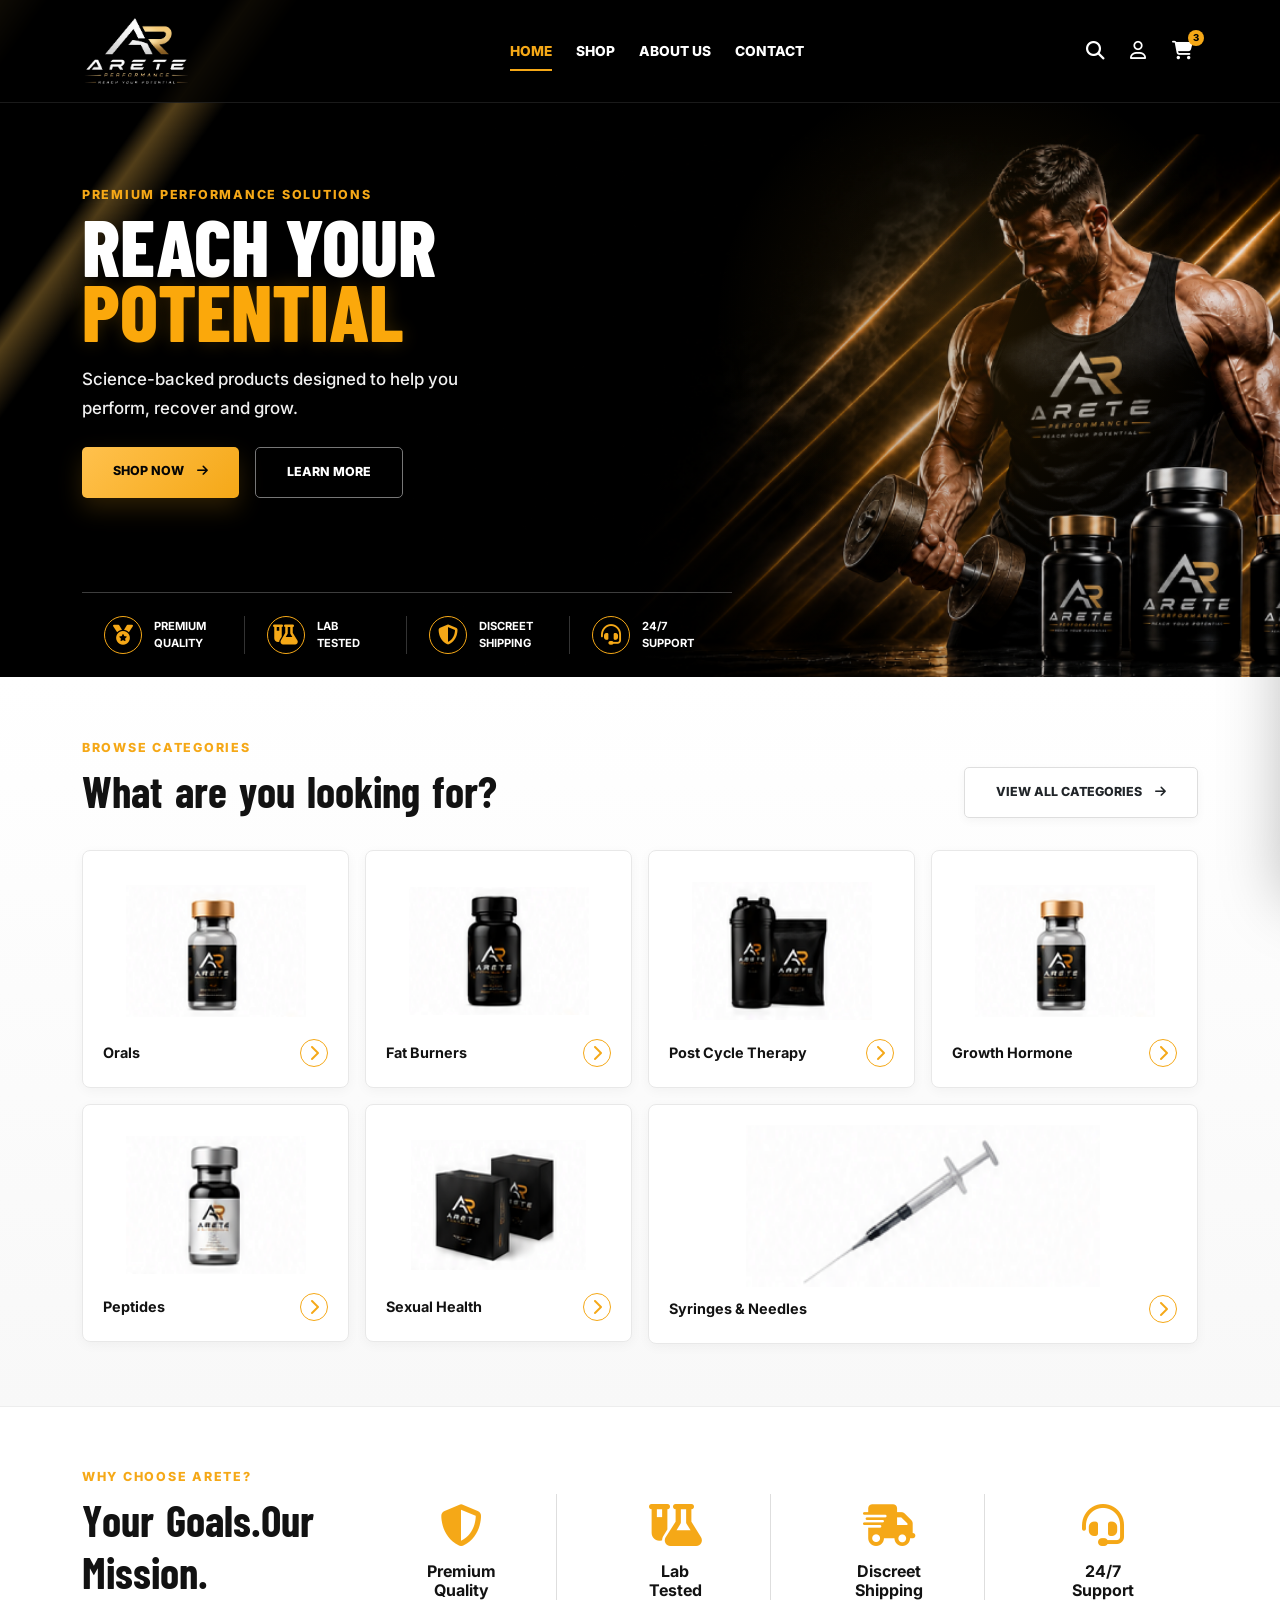
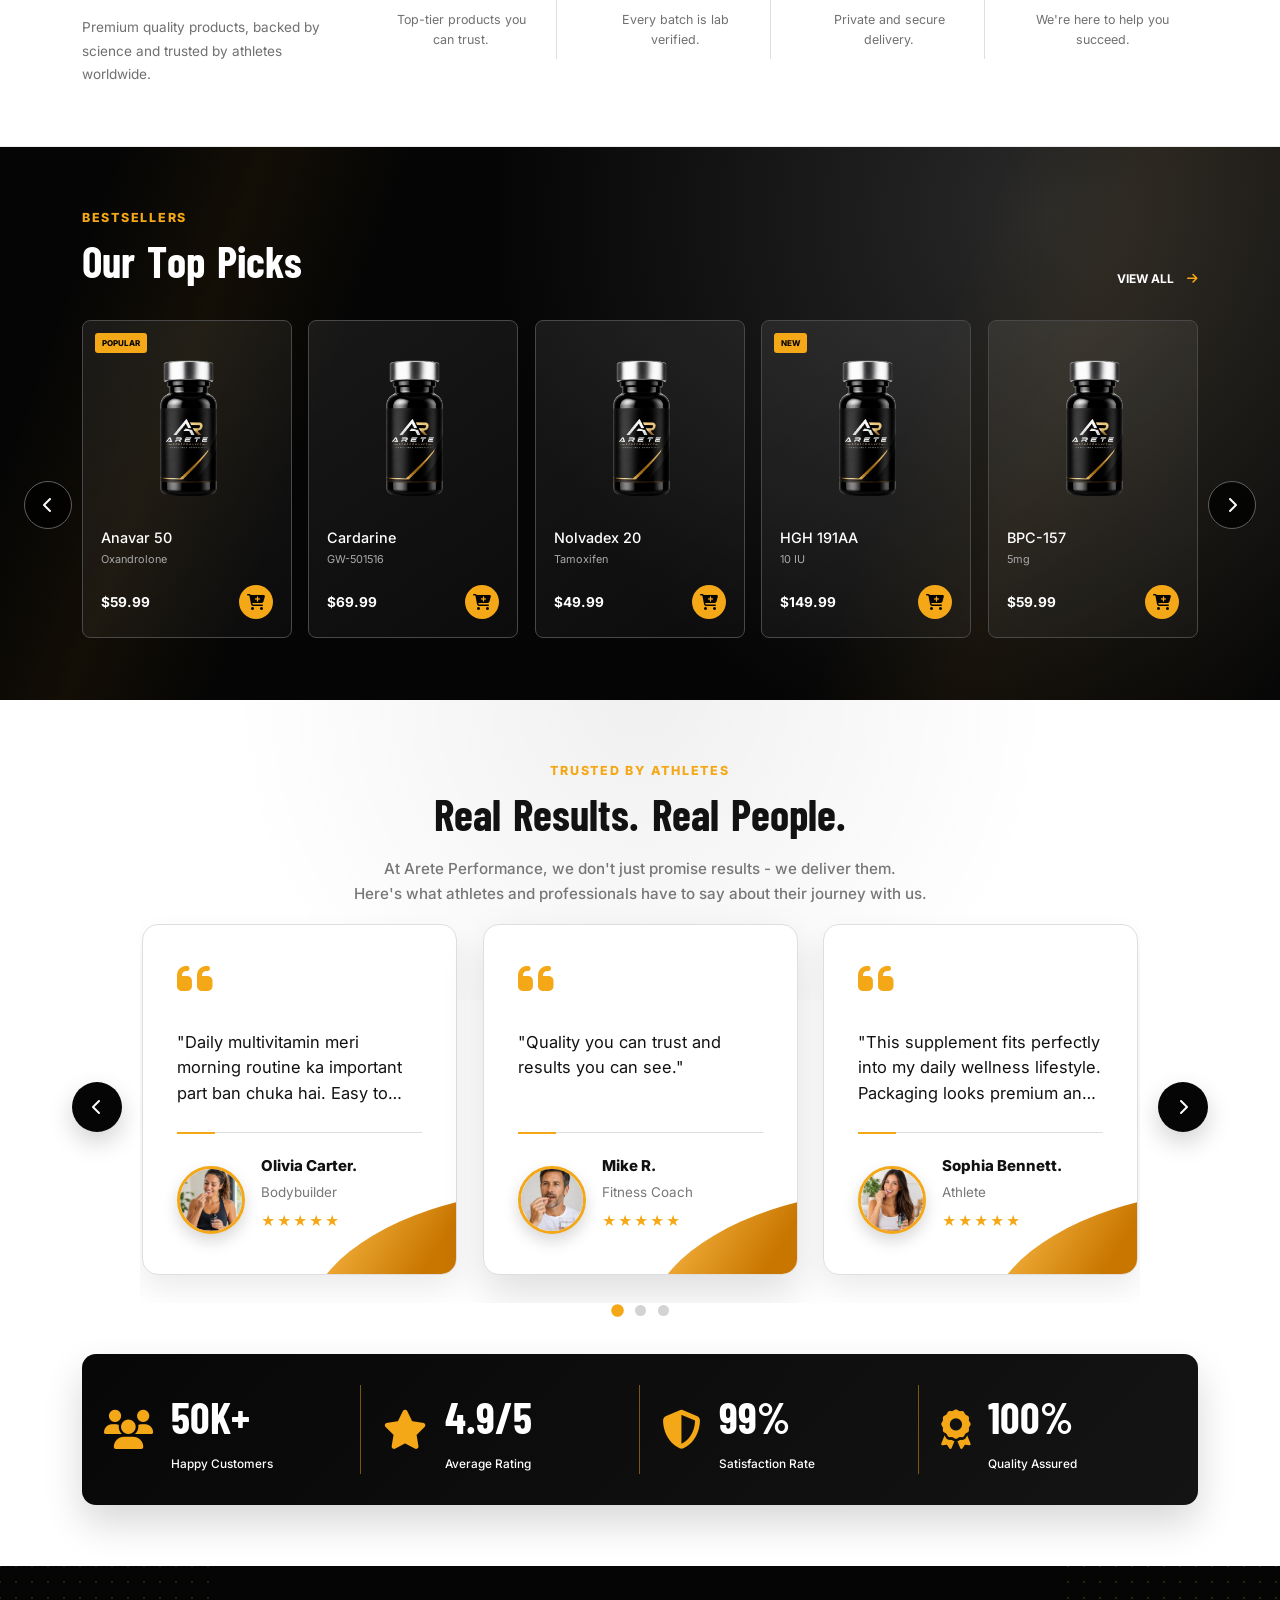
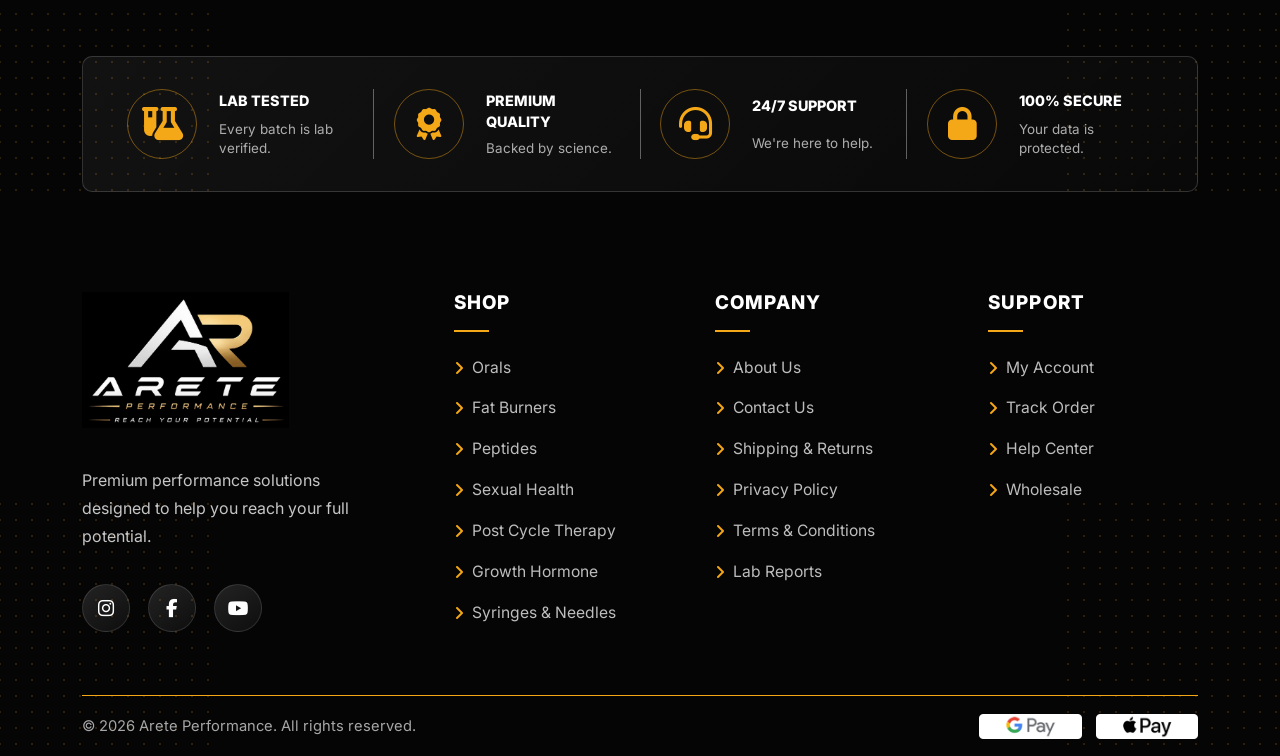
==== commit 61457a16: "backup before execute 015" ====
--- a/index.html
+++ b/index.html
@@ -189,7 +189,7 @@
           <div class="footer-assurance"><i class="fa-solid fa-shield-halved"></i><div><strong>Secure Payments</strong><span>100% secure &amp; trusted</span></div></div>
         </div> -->
       </div>
-      <div class="footer-bottom"><span>&copy; 2026 Arete Performance. All rights reserved.</span><div class="payment-badges"><span>VISA</span><span></span><span>AMEX</span><span>PayPal</span><span>BTC</span></div></div>
+      <div class="footer-bottom"><span>&copy; 2026 Arete Performance. All rights reserved.</span><div class="payment-badges" aria-label="Accepted payment methods"><span class="payment-image"><img src="assets/images/google-pay.webp" alt="Google Pay"></span><span class="payment-image"><img src="assets/images/apple-pay.webp" alt="Apple Pay"></span></div></div>
     </div>
   </footer>
 
--- a/assets/css/style.css
+++ b/assets/css/style.css
@@ -30,6 +30,7 @@
   font-family: var(--font-body);
   background: var(--color-white);
   overflow-x: hidden;
+  width: 100%;
 }
 
 main section {
@@ -1032,7 +1033,7 @@
 
 .site-footer {
   position: relative;
-  padding: 90px 0 56px;
+  padding: 90px 0 10px;
   color: #bdbdbd;
   background: var(--color-black);
   /* background: radial-gradient(circle at 16% 18%, rgba(255, 255, 255, .07), transparent 24%), radial-gradient(circle at 82% 12%, rgba(255, 255, 255, .05), transparent 25%), linear-gradient(135deg, #101114 0%, #050505 54%, #090909 100%); */
@@ -1324,8 +1325,8 @@
   justify-content: space-between;
   align-items: center;
   gap: 20px;
-  margin-top: 74px;
-  padding-top: 38px;
+  margin-top: 50px;
+  padding-top: 10px;
   color: #a7a7a7;
   font-size: .92rem;
   border-top: 1px solid var(--color-primary);
@@ -1334,8 +1335,9 @@
 .payment-badges {
   display: flex;
   flex-wrap: wrap;
-  gap: 22px;
+  gap: 14px;
   justify-content: flex-end;
+  align-items: center;
 }
 
 .payment-badges span {
@@ -1369,6 +1371,24 @@
 .payment-badges span:nth-child(5) {
   color: #fff;
   background: #f7931a;
+}
+
+.payment-badges span.payment-image {
+  width: clamp(86px, 8vw, 116px);
+  min-width: 0;
+  height: clamp(34px, 3.2vw, 44px);
+  padding: 0;
+  color: inherit;
+  background: transparent;
+  border-radius: 0;
+  overflow: visible;
+}
+
+.payment-badges img {
+  display: block;
+  width: 100%;
+  height: 100%;
+  object-fit: contain;
 }
 
 .toast {
@@ -2111,19 +2131,14 @@
   margin-top: 24px;
   padding: 32px 46px;
   color: var(--color-white);
-  background: radial-gradient(circle at 8% 50%, rgba(245, 168, 23, .2), transparent 26%), linear-gradient(135deg, #050505, #141414);
+  background-color: var(--color-black);
   border-radius: var(--radius);
   overflow: hidden;
-}
-
-.bundle-banner::before {
-  content: "";
-  position: absolute;
-  inset: -30%;
-  background: linear-gradient(125deg, transparent 35%, rgba(245, 168, 23, .14) 38%, rgba(245, 168, 23, .55) 39%, transparent 40%, transparent 48%, rgba(245, 168, 23, .32) 50%, transparent 52%);
-  pointer-events: none;
-}
-
+  background-image: url(/assets/images/banner/buy-more.png);
+  background-repeat: no-repeat;
+  background-position: left;
+  background-size: contain;
+}
 .bundle-banner>div {
   position: relative;
   z-index: 1;
@@ -2248,7 +2263,8 @@
   min-height: 310px;
   padding: 74px 0 58px;
   color: var(--color-white);
-  background: var(--color-black) url("../images/hero-performance.png") right 14% bottom/auto 126% no-repeat;
+  background: var(--color-black) url("../images/hero-performance.png") right  35% bottom/auto 120% no-repeat;
+  /* background: var(--color-black) url("../images/hero-performance.png") right 14% bottom/auto 126% no-repeat; */
   border-bottom: 1px solid rgba(255, 255, 255, .1);
   overflow: hidden;
 }
@@ -2564,7 +2580,8 @@
   min-height: 315px;
   padding: 72px 0 54px;
   color: var(--color-white);
-  background: var(--color-black) url("../images/hero-performance.png") right 11% bottom/auto 134% no-repeat;
+  background: var(--color-black) url("../images/hero-performance.png") right  35% bottom/auto 120% no-repeat;
+  /* background: var(--color-black) url("../images/hero-performance.png") right 11% bottom/auto 134% no-repeat; */
   border-bottom: 1px solid rgba(255, 255, 255, .1);
   overflow: hidden;
 }
@@ -3010,7 +3027,8 @@
   min-height: 330px;
   padding: 62px 0 48px;
   color: var(--color-white);
-  background: var(--color-black) url("../images/hero-performance.png") right 12% bottom/auto 124% no-repeat;
+  background: var(--color-black) url("../images/hero-performance.png") right  35% bottom/auto 120% no-repeat;
+  /* background: var(--color-black) url("../images/hero-performance.png") right 12% bottom/auto 124% no-repeat; */
   border-bottom: 1px solid rgba(255, 255, 255, .1);
   overflow: hidden;
 }
@@ -5558,7 +5576,8 @@
 
   .checkout-total-lines>div,
   .checkout-total {
-    align-items: flex-start;
+    /* align-items: flex-start; */
+    align-items: center;
   }
 }
 
@@ -5920,3 +5939,660 @@
     min-height: 330px;
   }
 }
+
+/* Responsive polish for every page */
+@media (max-width: 1399.98px) {
+  .hero {
+    height: auto;
+    min-height: 640px;
+  }
+
+  .min-vh-hero {
+    min-height: 500px;
+  }
+
+  .footer-main {
+    gap: 38px;
+  }
+
+  .footer-feature-strip {
+    padding-right: 24px;
+    padding-left: 24px;
+  }
+
+  .footer-feature-strip>div {
+    padding: 0 20px;
+  }
+}
+
+@media (max-width: 1199.98px) {
+  .container {
+    max-width: 960px;
+  }
+
+  .shop-grid,
+  .related-grid {
+    grid-template-columns: repeat(3, minmax(0, 1fr));
+  }
+
+  .recommended-grid {
+    grid-template-columns: repeat(3, minmax(0, 1fr));
+  }
+
+  .product-detail-layout,
+  .success-grid {
+    grid-template-columns: 1fr;
+  }
+
+  .success-summary {
+    grid-column: auto;
+  }
+
+  .bundle-banner {
+    grid-template-columns: minmax(300px, 42%) minmax(280px, 1fr);
+    min-height: 190px;
+    padding: 26px 38px;
+    background-image: linear-gradient(90deg, rgba(0, 0, 0, .04) 0%, rgba(0, 0, 0, .2) 47%, rgba(0, 0, 0, .72) 100%), url("../images/banner/buy-more.png");
+    background-position: left center;
+    background-size: auto 100%;
+  }
+
+  .bundle-products img {
+    display: none;
+  }
+}
+
+@media (max-width: 991.98px) {
+  .container {
+    max-width: 720px;
+  }
+
+  .brand {
+    width: 124px;
+    height: 58px;
+  }
+
+  .navbar-collapse {
+    max-height: calc(100vh - 92px);
+    overflow-y: auto;
+  }
+
+  .nav-actions {
+    flex-wrap: wrap;
+  }
+
+  .section-heading {
+    align-items: flex-start !important;
+    gap: 16px;
+    flex-direction: column;
+  }
+
+  .hero,
+  .shop-hero,
+  .cart-hero,
+  .checkout-hero,
+  .search-hero {
+    background-position: 70% bottom;
+  }
+
+  .hero h1,
+  .shop-hero h1,
+  .cart-hero h1,
+  .checkout-hero h1,
+  .search-hero h1,
+  .success-hero h1 {
+    font-size: clamp(3rem, 9vw, 4.6rem);
+  }
+
+  .hero-features {
+    max-width: none;
+  }
+
+  .testimonial-stats,
+  .footer-feature-strip,
+  .shop-trust-grid,
+  .product-benefit-strip,
+  .description-assurance {
+    grid-template-columns: repeat(2, minmax(0, 1fr));
+  }
+
+  .footer-main {
+    grid-template-columns: repeat(2, minmax(0, 1fr));
+  }
+
+  .footer-brand-block {
+    grid-column: 1 / -1;
+  }
+
+  .shop-layout,
+  .cart-layout,
+  .checkout-layout,
+  .shop-newsletter-inner,
+  .usage-panel,
+  .product-info-grid,
+  .benefits-tab-grid,
+  .ingredients-tab-grid,
+  .faq-tab-grid,
+  .dosage-tab-grid {
+    grid-template-columns: 1fr;
+  }
+
+  .order-summary,
+  .checkout-summary {
+    max-width: none;
+    justify-self: stretch;
+  }
+
+  .bundle-banner {
+    grid-template-columns: 1fr;
+    padding: 210px 32px 34px;
+    text-align: center;
+    background-image: linear-gradient(180deg, rgba(0, 0, 0, .04) 0%, rgba(0, 0, 0, .26) 48%, rgba(0, 0, 0, .88) 100%), url("../images/banner/buy-more.png");
+    background-position: center top;
+    background-size: auto 230px;
+  }
+
+  .bundle-products {
+    display: none;
+  }
+
+  .bundle-banner p:not(.eyebrow) {
+    margin-right: auto;
+    margin-left: auto;
+  }
+
+  .product-main-image {
+    min-height: 430px;
+  }
+}
+
+@media (max-width: 767.98px) {
+  .container {
+    max-width: 100%;
+    padding-right: 18px;
+    padding-left: 18px;
+  }
+
+  .section-space {
+    padding: 46px 0;
+  }
+
+  .btn {
+    padding: 13px 20px;
+    white-space: normal;
+  }
+
+  .hero {
+    min-height: 620px;
+    background-position: 68% bottom;
+  }
+
+  .hero-content {
+    padding-top: 118px;
+  }
+
+  .min-vh-hero {
+    min-height: 430px;
+  }
+
+  .hero-copy,
+  .shop-hero-copy p:last-child,
+  .cart-hero p,
+  .checkout-hero-copy,
+  .search-hero-copy,
+  .success-hero p {
+    max-width: 100%;
+  }
+
+  .hero h1,
+  .shop-hero h1,
+  .cart-hero h1,
+  .checkout-hero h1,
+  .search-hero h1,
+  .success-hero h1 {
+    font-size: clamp(2.5rem, 13vw, 3.8rem);
+    line-height: .94;
+  }
+
+  .description-assurance,
+  .shop-trust-grid,
+  .shop-hero-features {
+    grid-template-columns: 1fr 1fr;
+  }
+
+
+  .hero-features,
+  .testimonial-stats,
+  .footer-feature-strip,
+  .product-benefit-strip,
+  .success-side,
+  .usage-steps,
+  .dosage-steps {
+    grid-template-columns: 1fr;
+  }
+
+  .footer-feature-strip {
+    align-items: baseline;
+  }
+
+  .description-assurance,
+  .shop-trust-grid,
+  .footer-feature-strip,
+  .testimonial-stats {
+    display: flex;
+    gap: 0px;
+    flex-wrap: wrap;
+    width: 100%;
+  }
+  .description-assurance>div,
+  .shop-trust-grid>div,
+  .footer-feature-strip>div,
+  .testimonial-stats>div {
+    display: flex;
+    flex-direction: column;
+    align-items: center;
+    text-align: center;
+    width: calc((100% / 2) - 10px);
+  }
+
+  .description-assurance > div:nth-child(2n + 1),
+  .shop-trust-grid > div:nth-child(2n + 1),
+  .footer-feature-strip > div:nth-child(2n + 1),
+  .testimonial-stats > div:nth-child(2n + 1) {
+    border-right: 1px solid rgba(180, 180, 180, .35)!important;
+  }
+  .description-assurance > div:nth-child(2n + 3),
+  .shop-trust-grid > div:nth-child(2n + 3),
+  .footer-feature-strip > div:nth-child(2n + 3),
+  .testimonial-stats > div:nth-child(2n + 3) {
+    border-bottom: 0px;
+  }
+
+  .shop-trust-grid>div {
+    padding: 10px 10px!important;
+  }
+
+  .description-assurance i,
+  .shop-trust-grid i,
+  .footer-feature-strip i {
+    margin-bottom: 10px;
+  }
+
+  .benefit p,
+  .footer-feature-strip span {
+    min-height: 35px;
+  }
+
+  .bundle-banner {
+    background-size: auto 220px !important;
+    background-position: left top !important;
+  }
+
+
+  .shop-hero-features>div,
+  .testimonial-stats>div,
+  .footer-feature-strip>div,
+  .shop-trust-grid>div,
+  .product-benefit-strip>div,
+  .description-assurance>div {
+    padding: 16px 0;
+    border-right: 0;
+    border-bottom: 1px solid rgba(180, 180, 180, .35);
+  }
+
+  .hero-features .col-6:last-child .hero-feature,
+  .footer-feature-strip>div:last-child,
+  .shop-trust-grid>div:last-child,
+  .product-benefit-strip>div:last-child,
+  .description-assurance>div:last-child {
+    border-bottom: 0;
+  }
+
+  .category-card {
+    min-height: 180px;
+  }
+
+  .category-card>img,
+  .category-card>img.category-art,
+  .wide-card>img.syringe-art {
+    width: min(145px, 100%);
+    height: 118px;
+  }
+
+  .testimonial-carousel {
+    padding: 0;
+  }
+
+  .testimonial-slide {
+    flex-basis: 100%;
+  }
+
+  .footer-main {
+    grid-template-columns: 1fr;
+  }
+
+  .footer-brand-block {
+    grid-column: auto;
+  }
+
+  .footer-bottom,
+  .shop-toolbar,
+  .recommend-head,
+  .cart-panel-actions {
+    align-items: stretch;
+    flex-direction: column;
+  }
+
+  .footer-bottom .payment-badges {
+    align-self: stretch;
+    justify-content: center;
+  }
+
+  .payment-badges {
+    flex-direction: row;
+    align-items: center;
+  }
+
+  .payment-badges span.payment-image {
+    width: clamp(82px, 28vw, 108px);
+    height: clamp(32px, 11vw, 42px);
+  }
+
+  .shop-sidebar {
+    grid-template-columns: 1fr;
+  }
+
+  .filter-block {
+    border-right: 0;
+  }
+
+  .shop-grid,
+  .recommended-grid,
+  .related-grid {
+    grid-template-columns: repeat(2, minmax(0, 1fr));
+  }
+
+  .shop-product-card.product-card {
+    min-height: 286px;
+  }
+
+  .shop-product-card.product-card img {
+    width: 112px;
+    height: 130px;
+  }
+
+  .bundle-banner {
+    padding: 184px 20px 28px;
+    background-size: auto 205px;
+  }
+
+  .shop-newsletter .newsletter,
+  .search-form {
+    height: auto;
+    flex-direction: column;
+  }
+
+  .shop-newsletter .newsletter input,
+  .shop-newsletter .newsletter button,
+  .search-form input,
+  .search-form button {
+    width: 100%;
+    min-height: 52px;
+    border-radius: 6px;
+  }
+
+  .search-box,
+  .cart-drawer {
+    width: min(100vw, 420px);
+    padding: 20px;
+  }
+
+  .cart-row {
+    grid-template-columns: 1fr auto;
+  }
+
+  .cart-product-cell {
+    grid-column: 1 / -1;
+  }
+
+  .checkout-step-head {
+    grid-template-columns: auto 1fr;
+  }
+
+  .checkout-step-head p {
+    grid-column: 2;
+  }
+
+  .checkout-fields,
+  .product-actions,
+  .product-assurance,
+  .reviews-grid {
+    grid-template-columns: 1fr;
+  }
+
+  .checkout-fields .wide,
+  .checkout-fields .span-2 {
+    grid-column: auto;
+  }
+
+  .checkout-option,
+  .payment-option {
+    align-items: flex-start;
+    flex-direction: column;
+  }
+
+  .success-card,
+  .checkout-summary,
+  .cart-items-panel,
+  .order-summary,
+  .product-info-grid,
+  .reviews-panel,
+  .usage-panel,
+  .description-assurance,
+  .benefits-tab-grid,
+  .dosage-tab-grid,
+  .ingredients-tab-grid,
+  .reviews-tab-content,
+  .faq-tab-grid {
+    padding: 20px;
+  }
+
+  .product-gallery {
+    grid-template-columns: 1fr;
+  }
+
+  .product-thumbs {
+    grid-template-columns: repeat(4, minmax(0, 1fr));
+    order: 2;
+  }
+
+  .product-thumbs button {
+    width: 100%;
+    height: 76px;
+  }
+
+  .product-main-image {
+    min-height: 360px;
+  }
+
+  .product-main-image>img {
+    max-height: 320px;
+  }
+
+  .product-tabs {
+    overflow-x: auto;
+    grid-template-columns: repeat(6, max-content);
+  }
+}
+
+@media (max-width: 575.98px) {
+  .brand {
+    width: 108px;
+    height: 52px;
+  }
+
+  .navbar {
+    padding-top: 8px !important;
+    padding-bottom: 8px !important;
+  }
+
+  .hero {
+    min-height: 570px;
+  }
+
+  .hero-content {
+    padding-top: 94px;
+  }
+
+  .shop-hero-inner {
+    min-height: 470px;
+  }
+
+  .cart-hero,
+  .checkout-hero,
+  .search-hero {
+    min-height: 330px;
+    padding: 42px 0 36px;
+  }
+
+  .success-hero {
+    min-height: 350px;
+  }
+
+  .section-heading h2,
+  .why-intro h2,
+  .testimonial-heading h2,
+  .testimonial-stats strong {
+    font-size: 2rem;
+  }
+
+  .shop-grid,
+  .recommended-grid,
+  .related-grid {
+    gap: 12px;
+  }
+
+  .bundle-banner {
+    padding: 162px 16px 24px;
+    background-size: auto 182px;
+    background-position: 44% top;
+  }
+
+  .bundle-banner h2 {
+    font-size: 2rem;
+  }
+
+  .bundle-banner p:not(.eyebrow) {
+    font-size: .88rem;
+  }
+
+  .cart-item {
+    grid-template-columns: 58px minmax(0, 1fr);
+  }
+
+  .cart-item button {
+    grid-column: 2;
+    justify-self: start;
+  }
+
+  .checkout-summary-items article {
+    grid-template-columns: 58px minmax(0, 1fr);
+  }
+
+  .checkout-summary-items b {
+    grid-column: 2;
+    text-align: left;
+  }
+
+  .order-detail-list>div,
+  .product-specs div {
+    grid-template-columns: 1fr;
+    gap: 6px;
+  }
+
+  .order-detail-list dd,
+  .product-specs dd {
+    text-align: left;
+  }
+}
+
+@media (max-width: 420px) {
+  .container {
+    padding-right: 14px;
+    padding-left: 14px;
+  }
+
+  .hero h1,
+  .shop-hero h1,
+  .cart-hero h1,
+  .checkout-hero h1,
+  .search-hero h1,
+  .success-hero h1 {
+    font-size: clamp(2.25rem, 14vw, 3rem);
+  }
+
+  .hero-copy,
+  .shop-hero-copy p:last-child,
+  .cart-hero p,
+  .search-hero-copy>p:not(.eyebrow),
+  .success-hero p {
+    font-size: .86rem;
+  }
+
+  .shop-grid,
+  .recommended-grid,
+  .related-grid {
+    grid-template-columns: 1fr;
+  }
+
+  .shop-product-card.product-card img,
+  .recommended-grid .shop-product-card.product-card img {
+    width: 132px;
+    height: 146px;
+  }
+
+  .bundle-banner {
+    padding: 142px 14px 22px;
+    background-size: auto 164px;
+  }
+
+  .bundle-banner .btn-gold {
+    width: 100%;
+    min-width: 0;
+  }
+
+  .footer-bottom .payment-badges {
+    gap: 10px;
+  }
+
+  .payment-badges span.payment-image {
+    width: min(44vw, 104px);
+    height: 38px;
+  }
+
+  .footer-feature-strip,
+  .testimonial-stats,
+  .success-card,
+  .checkout-summary,
+  .cart-items-panel,
+  .order-summary,
+  .product-info-grid,
+  .reviews-panel,
+  .usage-panel,
+  .description-assurance,
+  .benefits-tab-grid,
+  .dosage-tab-grid,
+  .ingredients-tab-grid,
+  .reviews-tab-content,
+  .faq-tab-grid {
+    padding: 18px;
+  }
+
+  .product-main-image {
+    min-height: 310px;
+  }
+
+  .product-main-image>img {
+    max-height: 270px;
+  }
+}
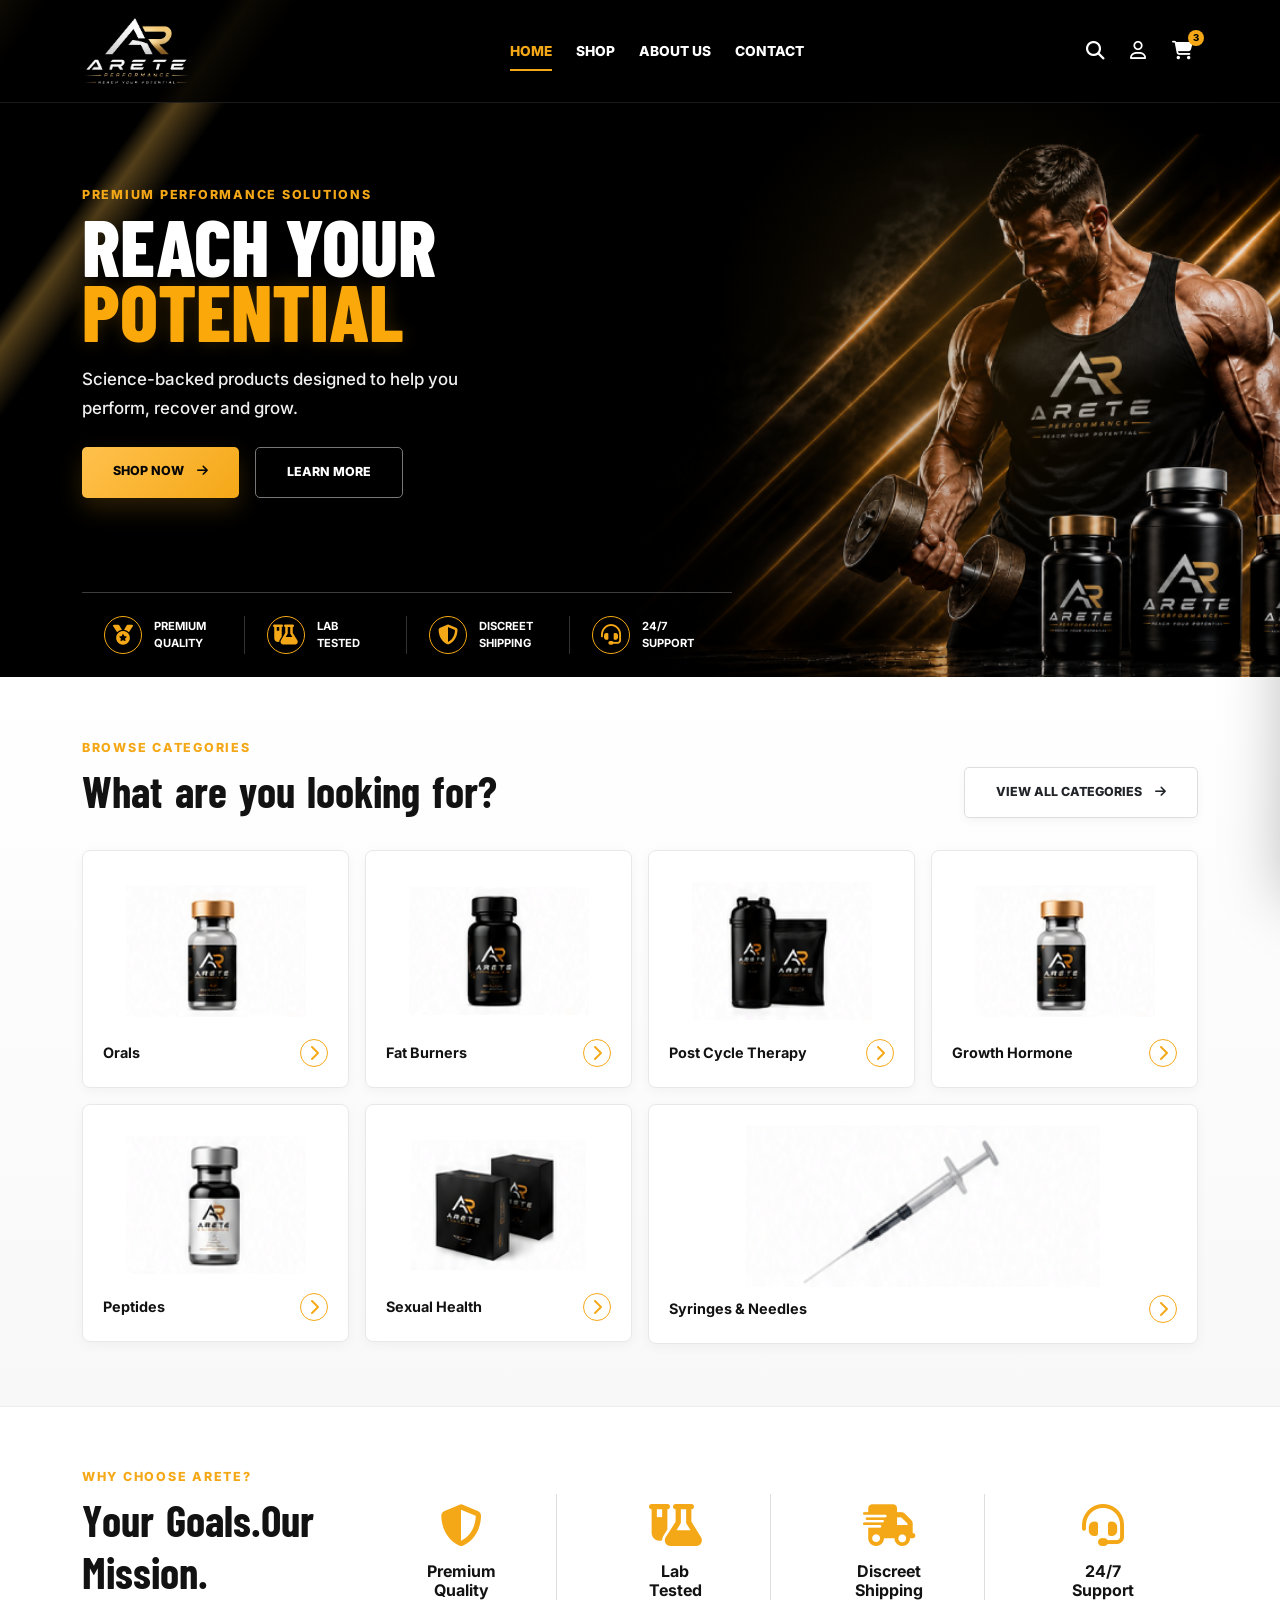
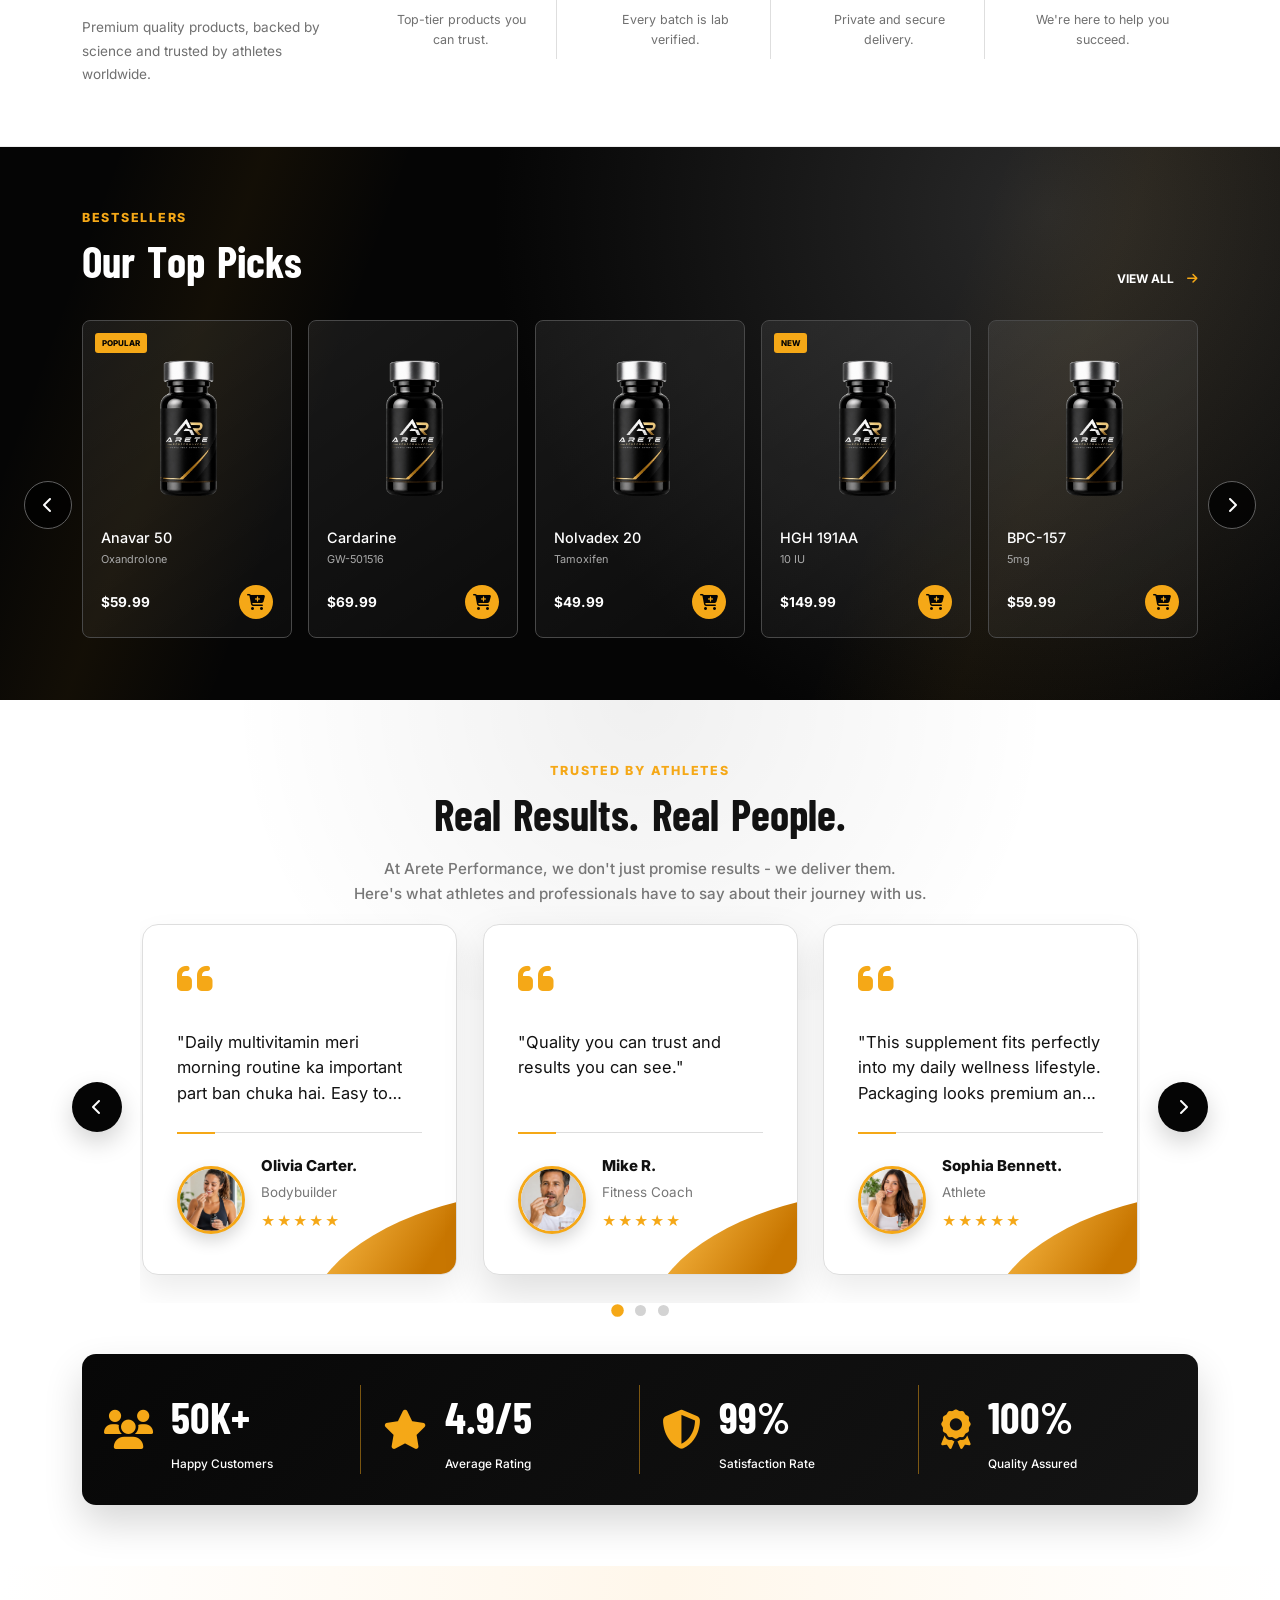
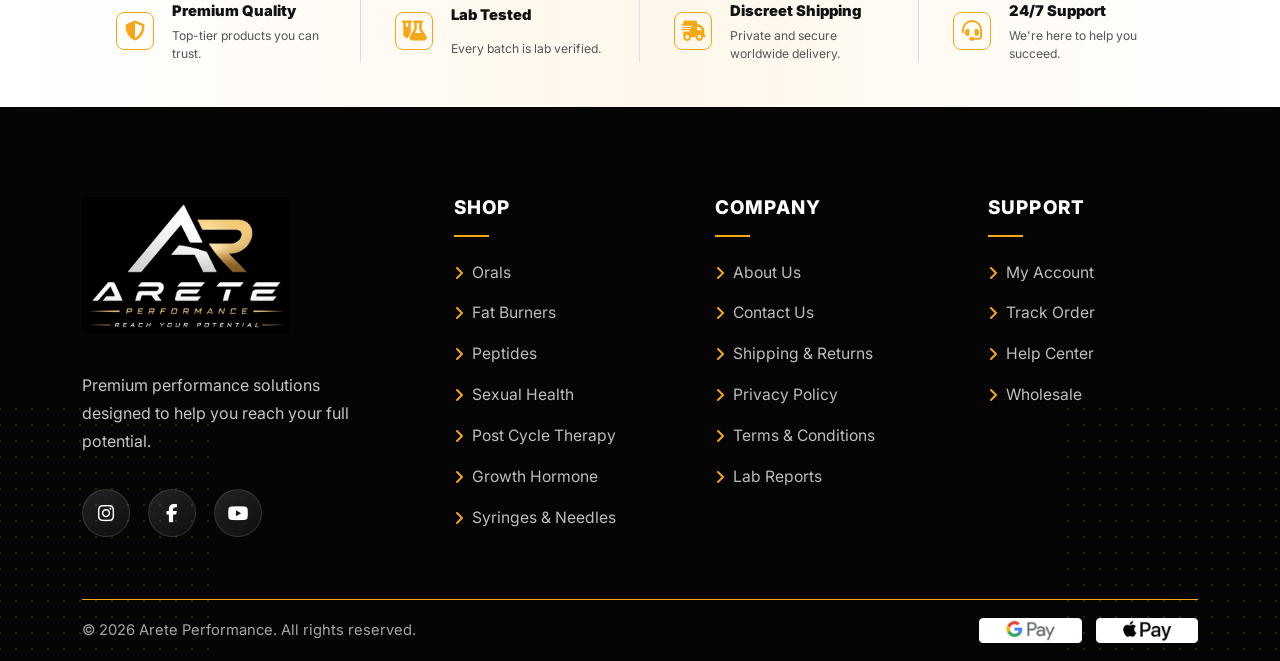
==== commit 2499c890: "backup before execute 016" ====
--- a/index.html
+++ b/index.html
@@ -149,7 +149,18 @@
       </div>
     </section>
 
-    <div class="site-footer">
+    <section class="shop-trust">
+      <div class="container">
+        <div class="shop-trust-grid">
+          <div><i class="fa-solid fa-shield-halved"></i><strong>Premium Quality</strong><span>Top-tier products you can trust.</span></div>
+          <div><i class="fa-solid fa-flask-vial"></i><strong>Lab Tested</strong><span>Every batch is lab verified.</span></div>
+          <div><i class="fa-solid fa-truck-fast"></i><strong>Discreet Shipping</strong><span>Private and secure worldwide delivery.</span></div>
+          <div><i class="fa-solid fa-headset"></i><strong>24/7 Support</strong><span>We're here to help you succeed.</span></div>
+        </div>
+      </div>
+    </section>
+
+    <!-- <div class="site-footer">
       <div class="container">
         <div class="footer-feature-strip">
           <div><i class="fa-solid fa-flask-vial"></i><strong>Lab Tested</strong><span>Every batch is lab verified.</span></div>
@@ -158,7 +169,7 @@
           <div><i class="fa-solid fa-lock"></i><strong>100% Secure</strong><span>Your data is protected.</span></div>
         </div>
       </div>
-    </div>
+    </div> -->
   </main>
 
   <footer class="site-footer" id="contact">
--- a/assets/css/style.css
+++ b/assets/css/style.css
@@ -3236,7 +3236,7 @@
 }
 
 .success-hero-copy {
-  max-width: 610px;
+  max-width: 820px;
   margin: 0 auto;
 }
 
@@ -3255,13 +3255,16 @@
 .success-hero h1 {
   margin: 0;
   font-family: var(--font-display);
-  font-size: clamp(2.75rem, 5vw, 4.25rem);
+  /* font-size: clamp(2.75rem, 5vw, 4.25rem); */
+  font-size: clamp(2.75rem, 4vw, 4.15rem);
   font-weight: 700;
   line-height: 1;
+  white-space: nowrap;
 }
 
 .success-hero h1 span {
   color: var(--color-primary);
+  white-space: nowrap;
 }
 
 .success-hero p {
@@ -4272,9 +4275,9 @@
   width: 44px;
   height: 44px;
   place-items: center;
-  color: #ff8a00;
+  color: var(--color-primary);
   font-size: 1.45rem;
-  background: #fff8ee;
+  /* background: #fff8ee; */
   border: 1px solid #ffe0b5;
   border-radius: 8px;
 }
@@ -6042,6 +6045,7 @@
   .search-hero h1,
   .success-hero h1 {
     font-size: clamp(3rem, 9vw, 4.6rem);
+    white-space: normal;
   }
 
   .hero-features {
@@ -6152,6 +6156,7 @@
   .success-hero h1 {
     font-size: clamp(2.5rem, 13vw, 3.8rem);
     line-height: .94;
+    white-space: normal;
   }
 
   .description-assurance,
@@ -6420,8 +6425,41 @@
   }
 
   .product-tabs {
-    overflow-x: auto;
-    grid-template-columns: repeat(6, max-content);
+    display: grid;
+    grid-template-columns: repeat(3, minmax(0, 1fr));
+    gap: 8px;
+    margin: 12px;
+    padding: 8px;
+    overflow: visible;
+    background: #f4f4f4;
+    border: 1px solid #e4e4e4;
+    border-bottom: 1px solid #e4e4e4;
+    border-radius: 8px;
+  }
+
+  .product-tabs a {
+    display: flex;
+    min-height: 42px;
+    align-items: center;
+    justify-content: center;
+    padding: 10px 8px;
+    color: #171717;
+    font-size: .68rem;
+    line-height: 1.2;
+    background: var(--color-white);
+    border: 1px solid #e1e1e1;
+    border-radius: 6px;
+  }
+
+  .product-tabs a.active {
+    color: var(--color-black);
+    background: linear-gradient(135deg, var(--color-primary-light), var(--color-primary));
+    border-color: rgba(245, 168, 23, .8);
+    box-shadow: 0 8px 18px rgba(245, 168, 23, .18);
+  }
+
+  .product-tabs a.active::after {
+    display: none;
   }
 }
 
@@ -6464,6 +6502,12 @@
   .testimonial-heading h2,
   .testimonial-stats strong {
     font-size: 2rem;
+  }
+
+  .product-tabs {
+    grid-template-columns: repeat(2, minmax(0, 1fr));
+    margin: 10px;
+    padding: 7px;
   }
 
   .shop-grid,
@@ -6542,7 +6586,7 @@
   .shop-grid,
   .recommended-grid,
   .related-grid {
-    grid-template-columns: 1fr;
+    grid-template-columns: 1fr 1fr;
   }
 
   .shop-product-card.product-card img,
@@ -6568,6 +6612,18 @@
   .payment-badges span.payment-image {
     width: min(44vw, 104px);
     height: 38px;
+  }
+
+  .product-tabs {
+    gap: 7px;
+    margin: 8px;
+    padding: 6px;
+  }
+
+  .product-tabs a {
+    min-height: 40px;
+    padding: 9px 6px;
+    font-size: .64rem;
   }
 
   .footer-feature-strip,
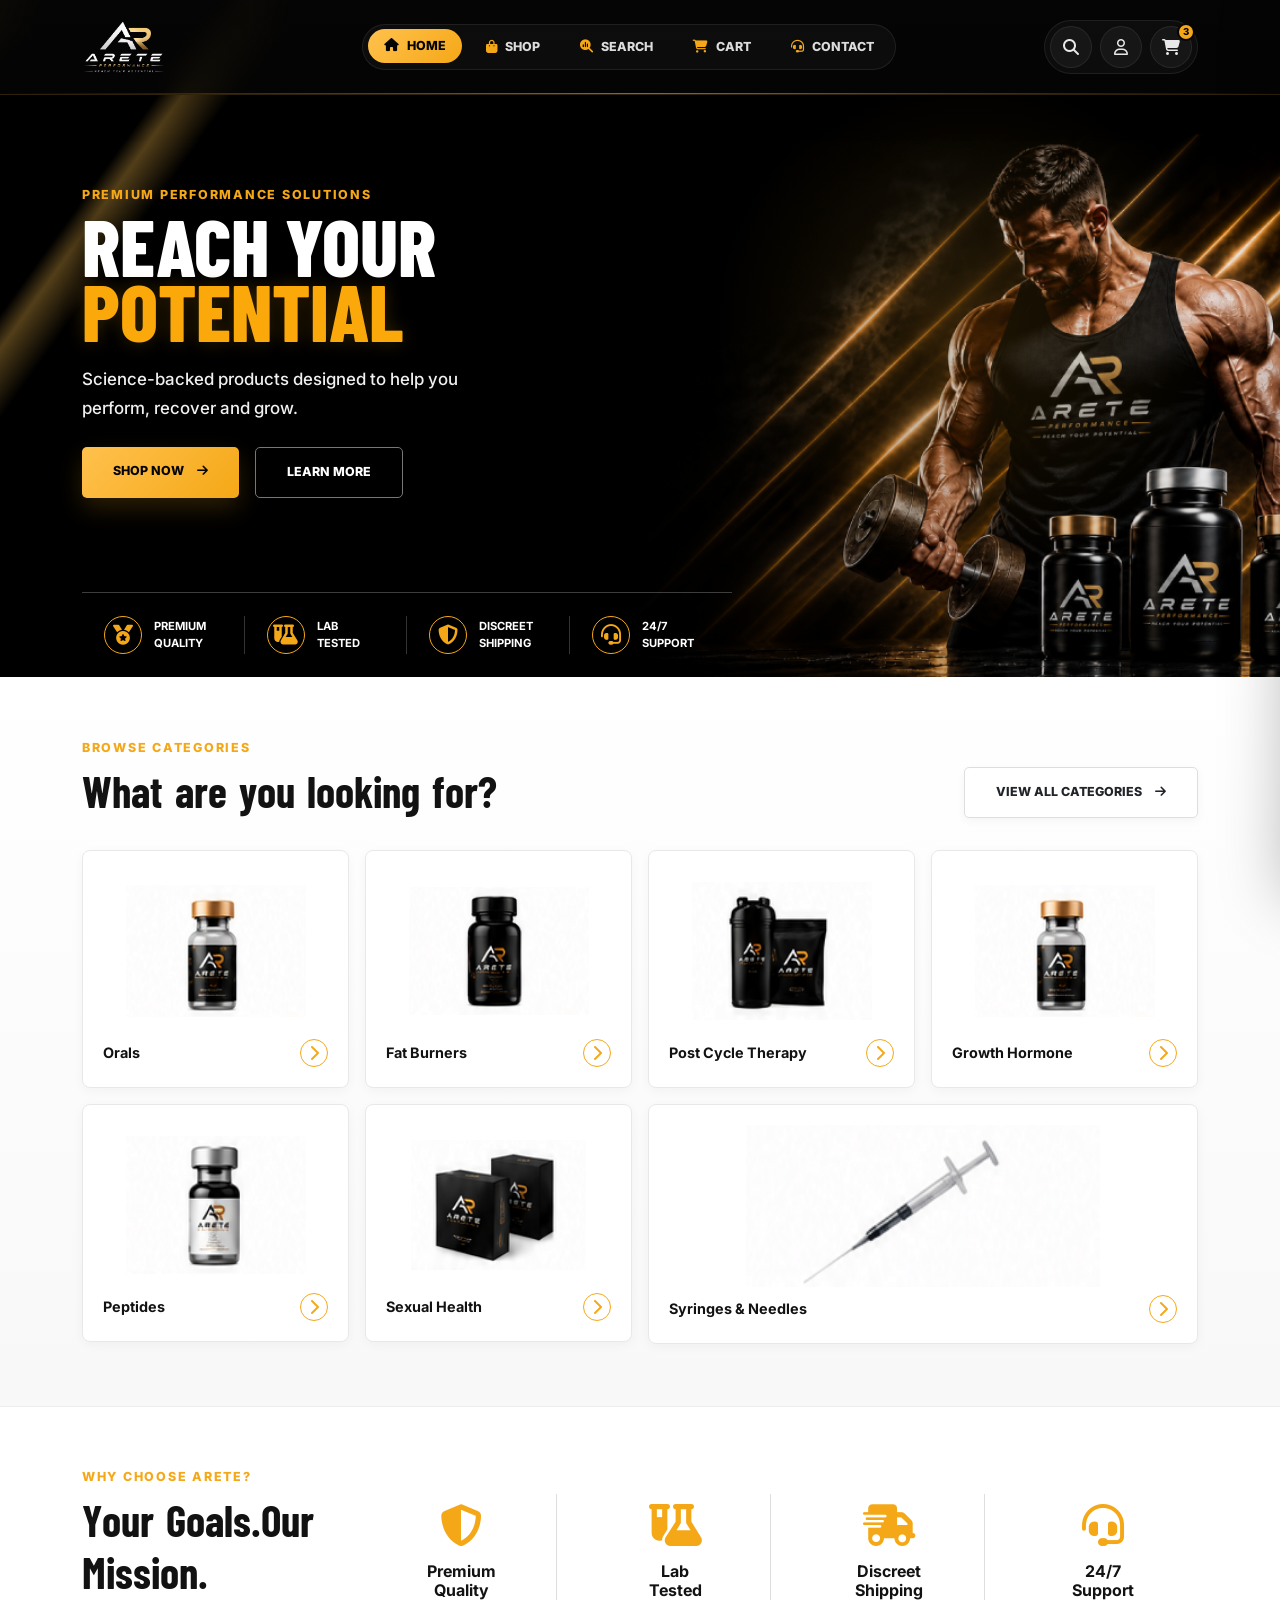
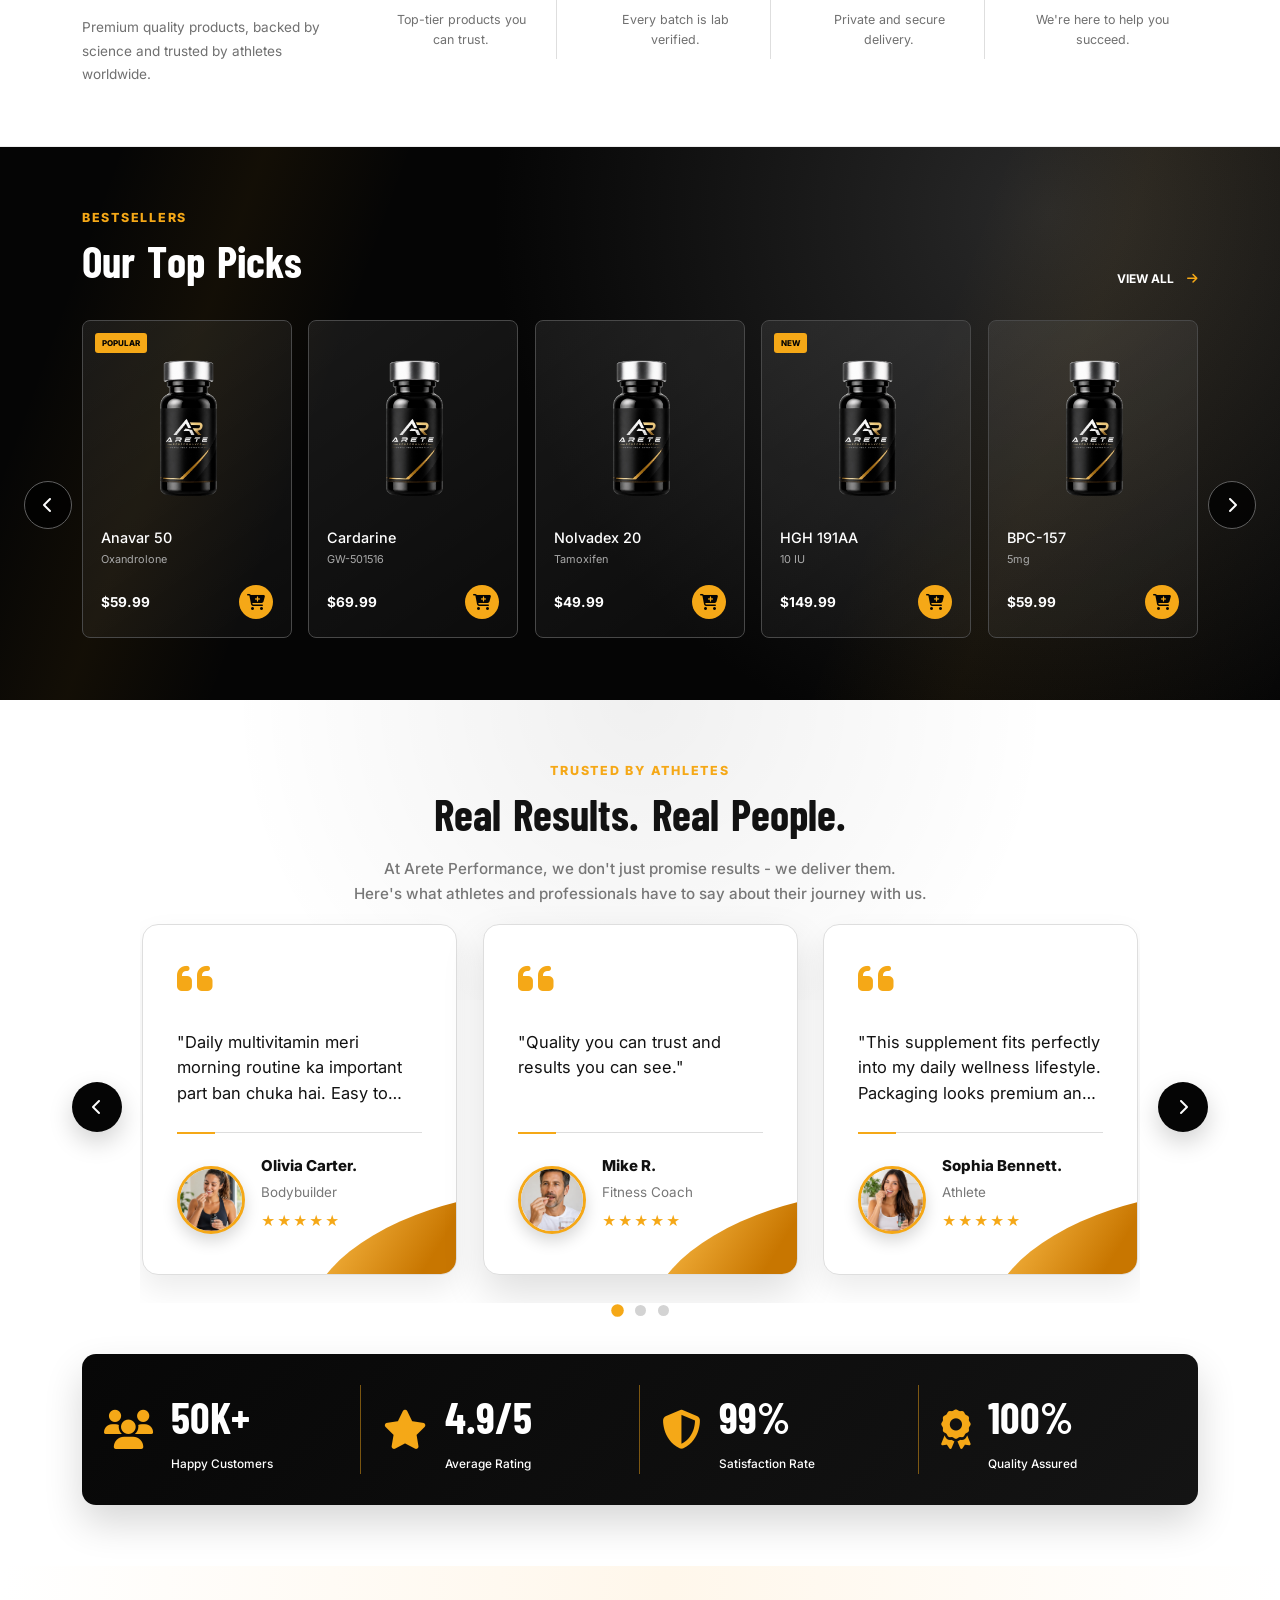
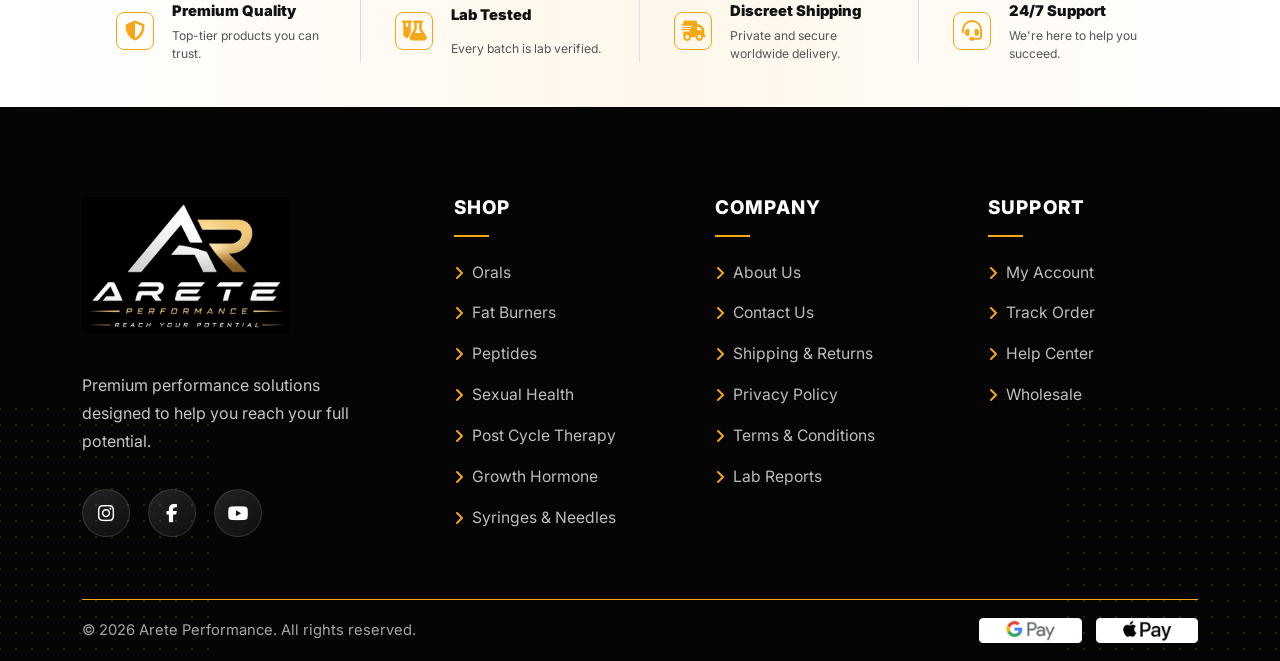
==== commit ea8e82f5: "header is updated" ====
--- a/index.html
+++ b/index.html
@@ -21,14 +21,15 @@
           <span class="navbar-toggler-icon"></span>
         </button>
         <div class="collapse navbar-collapse" id="mainNav">
-          <ul class="navbar-nav mx-auto gap-lg-4">
-            <li class="nav-item"><a class="nav-link active" href="#home">Home</a></li>
-            <li class="nav-item"><a class="nav-link" href="#products">Shop</a></li>
-            <li class="nav-item"><a class="nav-link" href="#about">About us</a></li>
-            <li class="nav-item"><a class="nav-link" href="#contact">Contact</a></li>
+          <ul class="navbar-nav mx-auto gap-lg-2">
+            <li class="nav-item"><a class="nav-link active" href="#home"><i class="fa-solid fa-house"></i><span>Home</span></a></li>
+            <li class="nav-item"><a class="nav-link" href="shop.html"><i class="fa-solid fa-bag-shopping"></i><span>Shop</span></a></li>
+            <li class="nav-item"><a class="nav-link" href="search.html"><i class="fa-solid fa-magnifying-glass-chart"></i><span>Search</span></a></li>
+            <li class="nav-item"><a class="nav-link" href="my-cart.html"><i class="fa-solid fa-cart-shopping"></i><span>Cart</span></a></li>
+            <li class="nav-item"><a class="nav-link" href="#contact"><i class="fa-solid fa-headset"></i><span>Contact</span></a></li>
           </ul>
-          <div class="nav-actions d-flex align-items-center gap-3">
-            <button class="icon-btn search-toggle" type="button" aria-label="Search"><i class="fa-solid fa-magnifying-glass"></i></button>
+          <div class="nav-actions d-flex align-items-center gap-2">
+            <button class="icon-btn search-toggle" type="button" aria-label="Search products"><i class="fa-solid fa-magnifying-glass"></i></button>
             <button class="icon-btn" type="button" aria-label="Account"><i class="fa-regular fa-user"></i></button>
             <button class="icon-btn cart-btn" type="button" aria-label="Cart"><i class="fa-solid fa-cart-shopping"></i><span class="cart-count">2</span></button>
           </div>
--- a/assets/css/style.css
+++ b/assets/css/style.css
@@ -6652,3 +6652,254 @@
     max-height: 270px;
   }
 }
+
+/* Premium shared header */
+.site-header {
+  background: linear-gradient(180deg, rgba(5, 5, 5, .92), rgba(5, 5, 5, .78));
+  border-bottom: 1px solid rgba(245, 168, 23, .18);
+  box-shadow: 0 12px 34px rgba(0, 0, 0, .24);
+  backdrop-filter: blur(14px);
+}
+
+.site-header::before {
+  content: "";
+  position: absolute;
+  right: 0;
+  bottom: 0;
+  left: 0;
+  height: 1px;
+  background: linear-gradient(90deg, transparent, rgba(245, 168, 23, .78), transparent);
+  opacity: .78;
+  pointer-events: none;
+}
+
+.site-header.is-scrolled,
+.site-header.menu-open,
+.shop-page .site-header,
+.cart-page .site-header,
+.checkout-page .site-header,
+.search-page .site-header,
+.order-success-page .site-header,
+.product-detail-page .site-header {
+  background: #020202e3;
+  /* background: linear-gradient(180deg, rgba(3, 3, 3, .98), rgba(3, 3, 3, .92)); */
+  border-bottom-color: rgba(245, 168, 23, .24);
+  box-shadow: 0 18px 42px rgba(0, 0, 0, .34);
+  backdrop-filter: blur(16px);
+}
+
+.site-header .navbar {
+  min-height: 86px;
+}
+
+.site-header .container {
+  position: relative;
+}
+
+.site-header .brand {
+  width: 132px;
+  height: 62px;
+  padding: 4px 0;
+  transition: transform .25s ease, filter .25s ease;
+}
+
+.site-header .brand:hover {
+  transform: translateY(-1px);
+  filter: drop-shadow(0 8px 18px rgba(245, 168, 23, .18));
+}
+
+.site-header .navbar-nav {
+  align-items: center;
+  padding: 5px;
+  background: rgba(255, 255, 255, .035);
+  border: 1px solid rgba(255, 255, 255, .08);
+  border-radius: 999px;
+}
+
+.site-header .navbar .nav-link {
+  display: inline-flex;
+  align-items: center;
+  justify-content: center;
+  gap: 8px;
+  min-width: 86px;
+  padding: 10px 16px !important;
+  color: rgba(255, 255, 255, .86);
+  font-size: .78rem;
+  line-height: 1;
+  text-align: center;
+  border-radius: 999px;
+  transition: color .22s ease, background .22s ease, transform .22s ease;
+}
+
+.site-header .navbar .nav-link i {
+  color: var(--color-primary);
+  font-size: .82rem;
+  transition: color .22s ease, transform .22s ease;
+}
+
+.site-header .navbar .nav-link::after {
+  display: none;
+}
+
+.site-header .navbar .nav-link:hover,
+.site-header .navbar .nav-link.active {
+  color: var(--color-black);
+  background: linear-gradient(135deg, var(--color-primary-light), var(--color-primary));
+  transform: translateY(-1px);
+}
+
+.site-header .navbar .nav-link:hover i,
+.site-header .navbar .nav-link.active i {
+  color: var(--color-black);
+  transform: translateY(-1px);
+}
+
+.site-header .nav-actions {
+  padding: 5px;
+  background: rgba(255, 255, 255, .035);
+  border: 1px solid rgba(255, 255, 255, .08);
+  border-radius: 999px;
+}
+
+.site-header .icon-btn {
+  display: grid;
+  width: 42px;
+  height: 42px;
+  place-items: center;
+  padding: 0;
+  color: rgba(255, 255, 255, .9);
+  font-size: 1rem;
+  background: rgba(255, 255, 255, .045);
+  border: 1px solid rgba(255, 255, 255, .08);
+  border-radius: 50%;
+}
+
+.site-header .icon-btn:hover {
+  color: var(--color-black);
+  background: var(--color-primary);
+  border-color: var(--color-primary);
+  box-shadow: 0 10px 22px rgba(245, 168, 23, .22);
+}
+
+.site-header .cart-btn span {
+  top: -4px;
+  right: -4px;
+  width: 18px;
+  height: 18px;
+  border: 2px solid #050505;
+}
+
+.site-header .navbar-toggler {
+  width: 44px;
+  height: 44px;
+  padding: 0;
+  background: rgba(245, 168, 23, .1);
+  border: 1px solid rgba(245, 168, 23, .38) !important;
+  border-radius: 50%;
+}
+
+.site-header .navbar-toggler:focus {
+  box-shadow: 0 0 0 3px rgba(245, 168, 23, .18);
+}
+
+@media (max-width: 1199.98px) {
+  .site-header .navbar .nav-link {
+    min-width: 78px;
+    padding-right: 12px !important;
+    padding-left: 12px !important;
+    gap: 6px;
+    font-size: .72rem;
+  }
+
+  .site-header .navbar .nav-link i {
+    font-size: .76rem;
+  }
+}
+
+@media (max-width: 991.98px) {
+  .site-header .navbar {
+    min-height: 74px;
+  }
+
+  .site-header .brand {
+    width: 112px;
+    height: 54px;
+  }
+
+  .site-header .navbar-collapse {
+    margin-top: 12px;
+    padding: 16px;
+    background: linear-gradient(180deg, rgba(14, 14, 14, .98), rgba(3, 3, 3, .98));
+    border: 1px solid rgba(245, 168, 23, .16);
+    border-radius: 12px;
+    box-shadow: 0 18px 38px rgba(0, 0, 0, .38);
+  }
+
+  .site-header .navbar-nav {
+    align-items: stretch;
+    gap: 8px !important;
+    padding: 0;
+    background: transparent;
+    border: 0;
+    border-radius: 0;
+  }
+
+  .site-header .navbar .nav-link {
+    justify-content: flex-start;
+    width: 100%;
+    min-width: 0;
+    padding: 14px 16px !important;
+    text-align: left;
+    background: rgba(255, 255, 255, .04);
+    border: 1px solid rgba(255, 255, 255, .08);
+    border-radius: 8px;
+  }
+
+  .site-header .navbar .nav-link i {
+    display: grid;
+    width: 30px;
+    height: 30px;
+    place-items: center;
+    background: rgba(245, 168, 23, .1);
+    border: 1px solid rgba(245, 168, 23, .22);
+    border-radius: 50%;
+  }
+
+  .site-header .navbar .nav-link:hover i,
+  .site-header .navbar .nav-link.active i {
+    background: rgba(0, 0, 0, .12);
+    border-color: rgba(0, 0, 0, .18);
+  }
+
+  .site-header .nav-actions {
+    justify-content: flex-start;
+    width: 100%;
+    margin-top: 14px;
+    padding: 0;
+    background: transparent;
+    border: 0;
+    border-radius: 0;
+  }
+
+  .site-header .icon-btn {
+    width: 44px;
+    height: 44px;
+  }
+}
+
+@media (max-width: 575.98px) {
+  .site-header .brand {
+    width: 100px;
+    height: 50px;
+  }
+
+  .site-header .navbar {
+    min-height: 66px;
+    padding-top: 8px !important;
+    padding-bottom: 8px !important;
+  }
+
+  .site-header .navbar-collapse {
+    padding: 12px;
+  }
+}
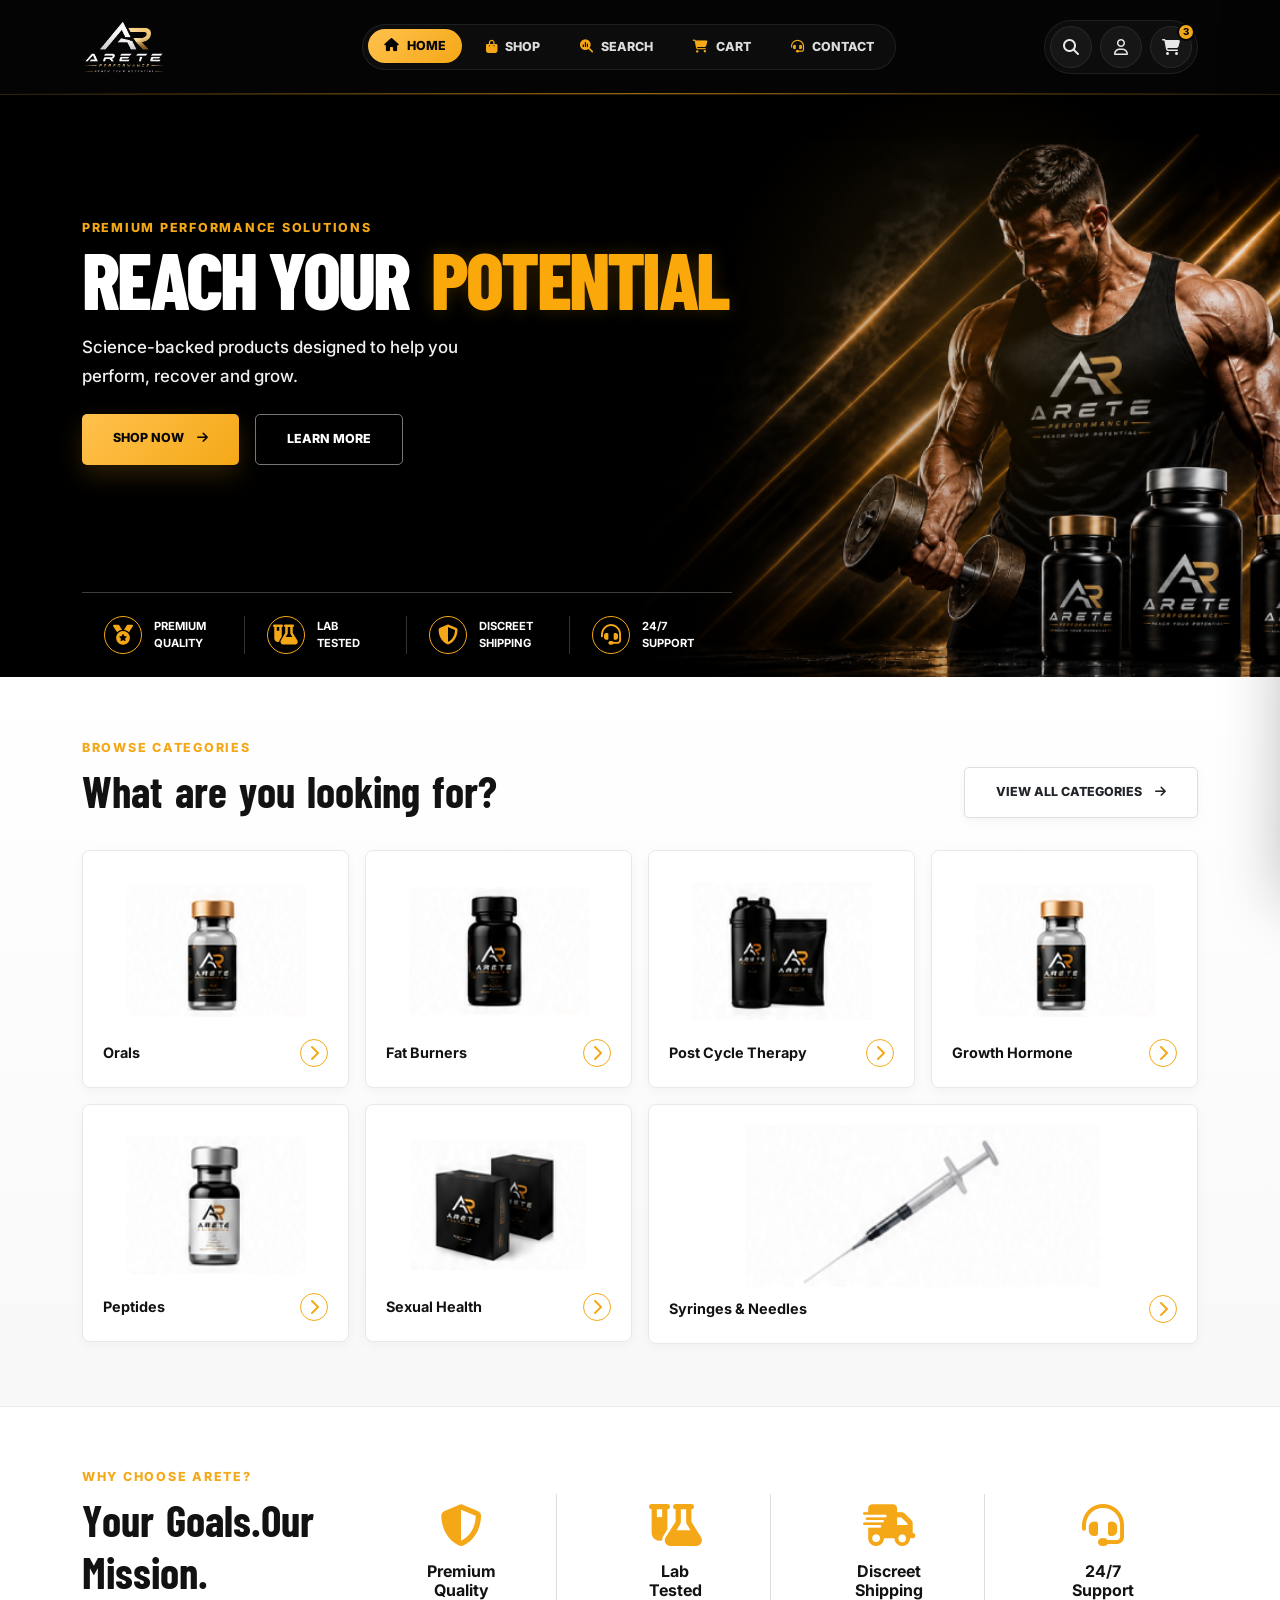
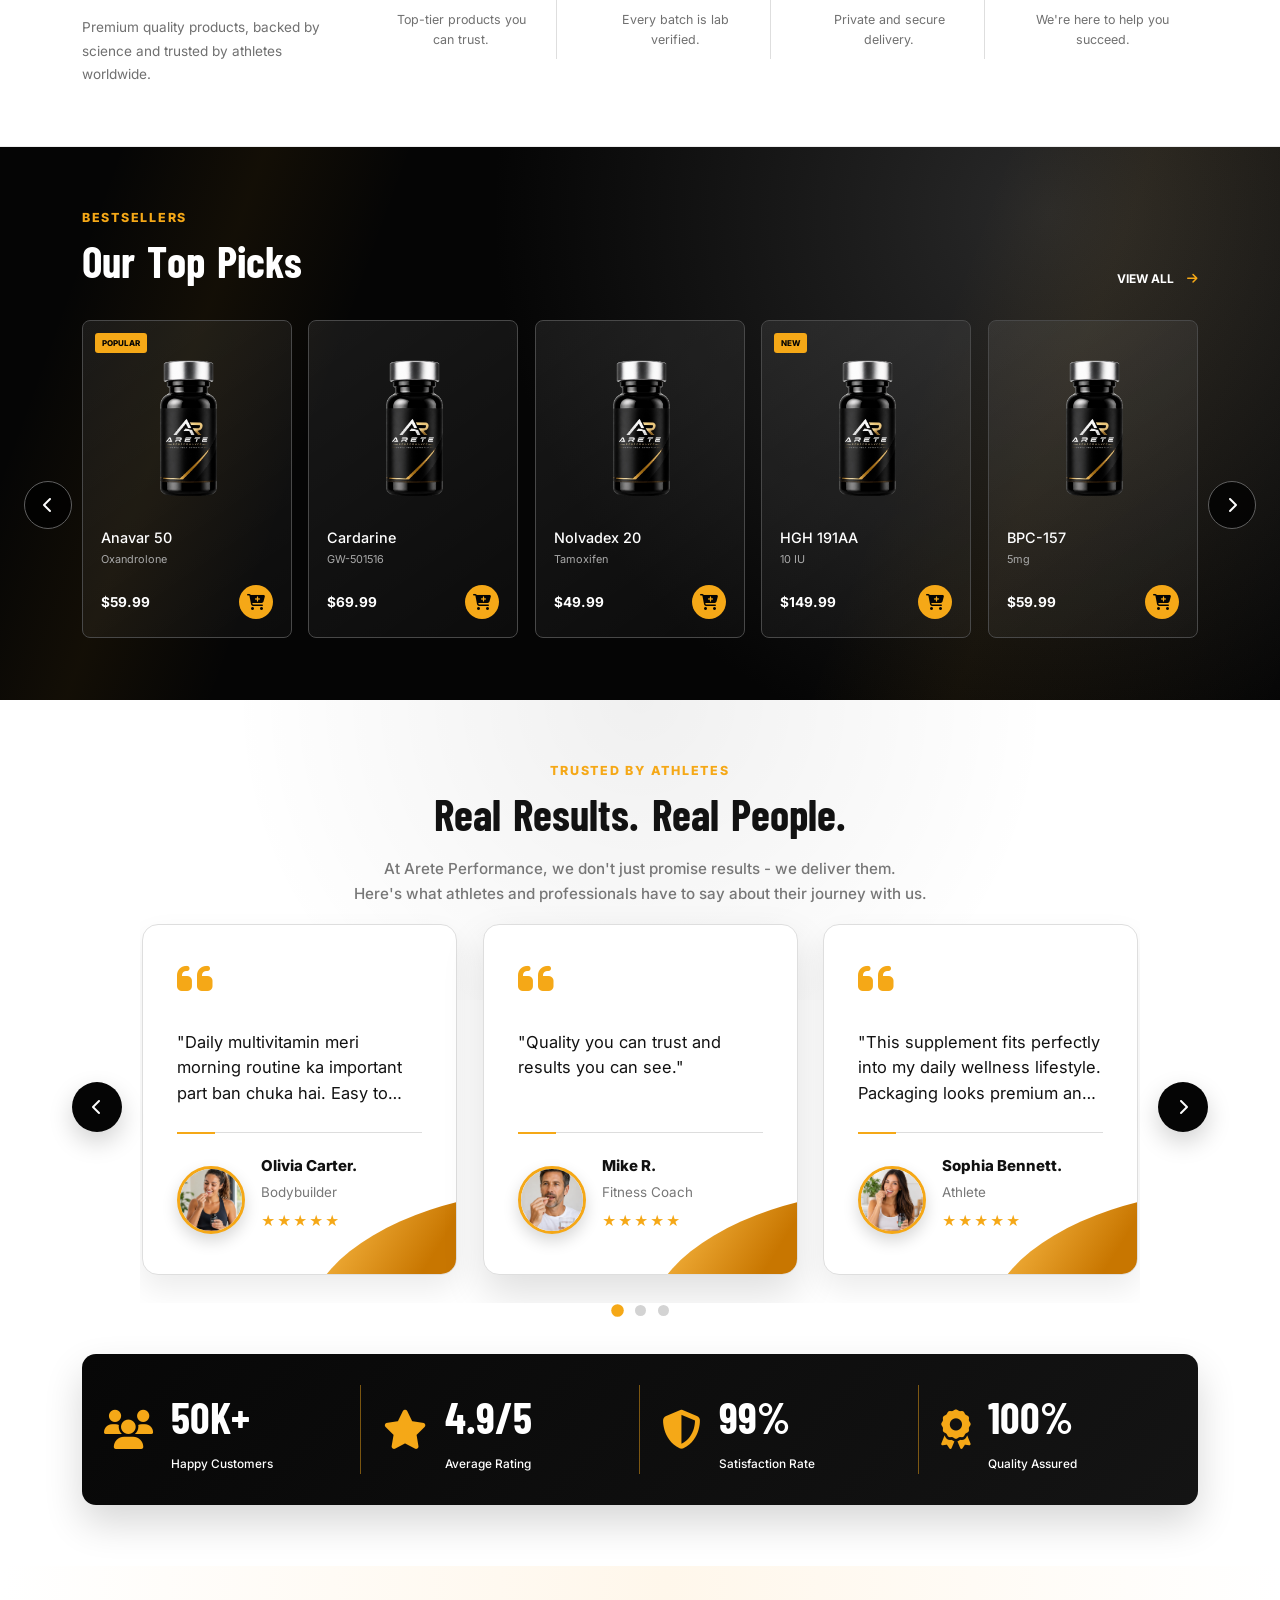
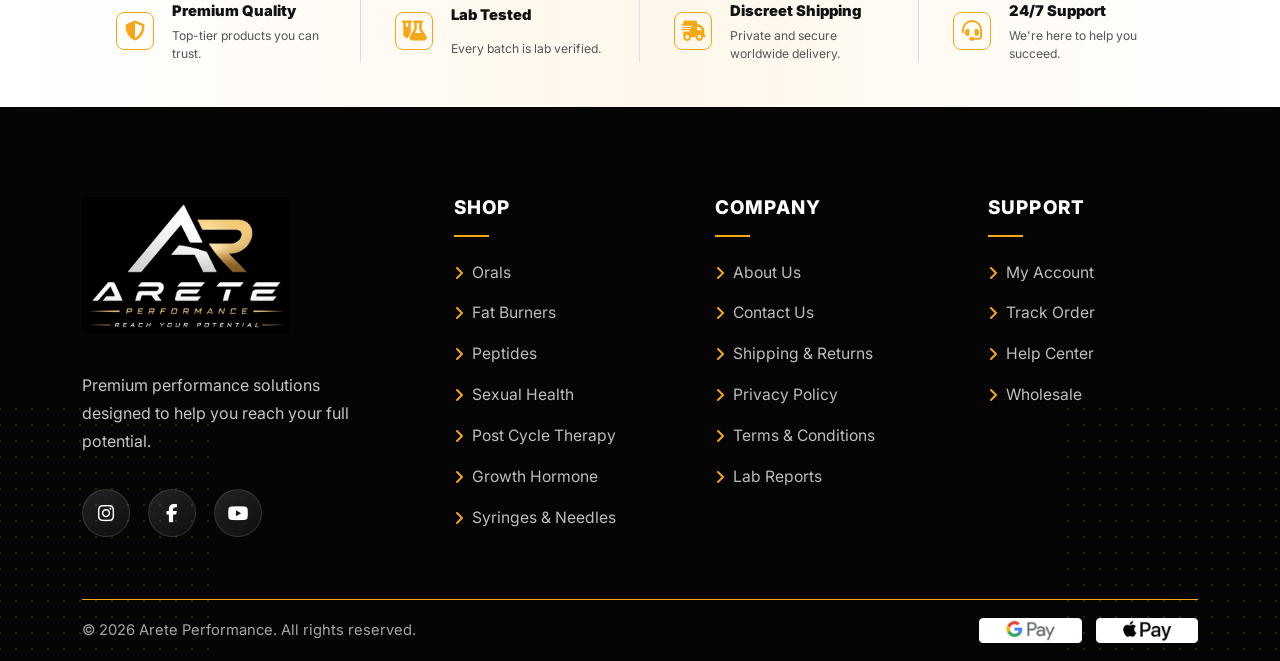
==== commit 6941f4db: "backup before execute 017" ====
--- a/index.html
+++ b/index.html
@@ -16,17 +16,17 @@
   <header class="site-header">
     <nav class="navbar navbar-expand-lg navbar-dark py-3">
       <div class="container">
-        <a class="brand" href="#home" aria-label="Arete Performance home"><img src="assets/images/logo/logo-transperent.png" alt="Arete Performance"></a>
+        <a class="brand" href="index.html#home" aria-label="Arete Performance home"><img src="assets/images/logo/logo-transperent.png" alt="Arete Performance"></a>
         <button class="navbar-toggler border-0 shadow-none" type="button" data-bs-toggle="collapse" data-bs-target="#mainNav" aria-controls="mainNav" aria-expanded="false" aria-label="Toggle navigation">
           <span class="navbar-toggler-icon"></span>
         </button>
         <div class="collapse navbar-collapse" id="mainNav">
           <ul class="navbar-nav mx-auto gap-lg-2">
-            <li class="nav-item"><a class="nav-link active" href="#home"><i class="fa-solid fa-house"></i><span>Home</span></a></li>
+            <li class="nav-item"><a class="nav-link active" href="index.html#home"><i class="fa-solid fa-house"></i><span>Home</span></a></li>
             <li class="nav-item"><a class="nav-link" href="shop.html"><i class="fa-solid fa-bag-shopping"></i><span>Shop</span></a></li>
             <li class="nav-item"><a class="nav-link" href="search.html"><i class="fa-solid fa-magnifying-glass-chart"></i><span>Search</span></a></li>
             <li class="nav-item"><a class="nav-link" href="my-cart.html"><i class="fa-solid fa-cart-shopping"></i><span>Cart</span></a></li>
-            <li class="nav-item"><a class="nav-link" href="#contact"><i class="fa-solid fa-headset"></i><span>Contact</span></a></li>
+            <li class="nav-item"><a class="nav-link" href="index.html#contact"><i class="fa-solid fa-headset"></i><span>Contact</span></a></li>
           </ul>
           <div class="nav-actions d-flex align-items-center gap-2">
             <button class="icon-btn search-toggle" type="button" aria-label="Search products"><i class="fa-solid fa-magnifying-glass"></i></button>
@@ -48,7 +48,7 @@
             <p class="hero-copy reveal-up delay-2">Science-backed products designed to help you perform, recover and grow.</p>
             <div class="d-flex flex-wrap gap-3 mt-4 reveal-up delay-3">
               <a class="btn btn-gold" href="#products">Shop now <i class="fa-solid fa-arrow-right"></i></a>
-              <a class="btn btn-outline-light-custom" href="#about">Learn more</a>
+              <a class="btn btn-outline-light-custom" href="index.html#about">Learn more</a>
             </div>
           </div>
           <!-- <div class="col-lg-6 col-xl-7 d-none d-lg-block">
@@ -177,21 +177,21 @@
     <div class="container">
       <div class="footer-main">
         <div class="footer-brand-block">
-          <a class="brand footer-brand" href="#home"><img src="assets/images/logo/logo.png" alt="Arete Performance"></a>
+          <a class="brand footer-brand" href="index.html#home"><img src="assets/images/logo/logo.png" alt="Arete Performance"></a>
           <p class="footer-copy">Premium performance solutions designed to help you reach your full potential.</p>
-          <div class="socials"><a href="#" aria-label="Instagram"><i class="fa-brands fa-instagram"></i></a><a href="#" aria-label="Facebook"><i class="fa-brands fa-facebook-f"></i></a><a href="#" aria-label="Youtube"><i class="fa-brands fa-youtube"></i></a></div>
+          <div class="socials"><a href="https://www.instagram.com/" target="_blank" rel="noopener" aria-label="Instagram"><i class="fa-brands fa-instagram"></i></a><a href="https://www.facebook.com/" target="_blank" rel="noopener" aria-label="Facebook"><i class="fa-brands fa-facebook-f"></i></a><a href="https://www.youtube.com/" target="_blank" rel="noopener" aria-label="Youtube"><i class="fa-brands fa-youtube"></i></a></div>
         </div>
         <div class="footer-links">
           <h3>Shop</h3>
-          <a href="#products">Orals</a><a href="#products">Fat Burners</a><a href="#products">Peptides</a><a href="#products">Sexual Health</a><a href="#products">Post Cycle Therapy</a><a href="#products">Growth Hormone</a><a href="#products">Syringes &amp; Needles</a>
+          <a href="shop.html#orals">Orals</a><a href="shop.html#fat-burners">Fat Burners</a><a href="shop.html#peptides">Peptides</a><a href="shop.html#sexual-health">Sexual Health</a><a href="shop.html#post-cycle-therapy">Post Cycle Therapy</a><a href="shop.html#hormones">Growth Hormone</a><a href="shop.html#syringes-needles">Syringes &amp; Needles</a>
         </div>
         <div class="footer-links">
           <h3>Company</h3>
-          <a href="#about">About Us</a><a href="#contact">Contact Us</a><a href="#">Shipping &amp; Returns</a><a href="#">Privacy Policy</a><a href="#">Terms &amp; Conditions</a><a href="#">Lab Reports</a>
+          <a href="index.html#about">About Us</a><a href="index.html#contact">Contact Us</a><a href="checkout.html">Shipping &amp; Returns</a><a href="index.html#contact">Privacy Policy</a><a href="index.html#contact">Terms &amp; Conditions</a><a href="product-detail.html#description">Lab Reports</a>
         </div>
         <div class="footer-links">
           <h3>Support</h3>
-          <a href="#">My Account</a><a href="#">Track Order</a><a href="#">Help Center</a><a href="#">Wholesale</a>
+          <a href="my-cart.html">My Account</a><a href="order-success.html#orderDetails">Track Order</a><a href="index.html#contact">Help Center</a><a href="shop.html">Wholesale</a>
         </div>
         <!-- <div class="footer-newsletter">
           <h3>Newsletter</h3>
--- a/assets/css/style.css
+++ b/assets/css/style.css
@@ -33,6 +33,12 @@
   width: 100%;
 }
 
+html,
+body {
+  max-width: 100%;
+  min-width: 0;
+}
+
 main section {
   position: relative;
 }
@@ -1195,11 +1201,6 @@
 .footer-assurance:hover {
   border-color: rgba(245, 168, 23, .42);
   background: rgba(245, 168, 23, .055);
-}
-
-.payment-badges span:hover {
-  transform: translateY(-3px);
-  box-shadow: 0 10px 18px rgba(0, 0, 0, .28);
 }
 
 .footer-newsletter>p {
@@ -3767,10 +3768,17 @@
   margin-top: 8px;
 }
 
+.secure-payment .payment-badges span.payment-image {
+  width: 118px;
+  height: 42px;
+  background: transparent;
+  border: 1px solid #00000045;
+  border-radius: 5px;
+}
+
 .product-benefit-strip,
 .product-info-card,
-.reviews-panel,
-.product-trust {
+.reviews-panel {
   background: var(--color-white);
   border: 1px solid #e1e1e1;
   border-radius: 8px;
@@ -4942,6 +4950,9 @@
 }
 
 @media (max-width: 767.98px) {
+  .hero {
+    background: var(--color-black) url("../images/banner/mobile/hero-mobile.png") center bottom/cover no-repeat;
+  }
   .section-space {
     padding: 52px 0;
   }
@@ -6111,6 +6122,9 @@
 }
 
 @media (max-width: 767.98px) {
+  .hero-content {
+    padding-top: 55px;
+  }
   .container {
     max-width: 100%;
     padding-right: 18px;
@@ -6331,16 +6345,13 @@
     background-size: auto 205px;
   }
 
-  .shop-newsletter .newsletter,
-  .search-form {
+  .shop-newsletter .newsletter {
     height: auto;
     flex-direction: column;
   }
 
   .shop-newsletter .newsletter input,
-  .shop-newsletter .newsletter button,
-  .search-form input,
-  .search-form button {
+  .shop-newsletter .newsletter button {
     width: 100%;
     min-height: 52px;
     border-radius: 6px;
@@ -6479,7 +6490,7 @@
   }
 
   .hero-content {
-    padding-top: 94px;
+    padding-top: 55px;
   }
 
   .shop-hero-inner {
@@ -6681,11 +6692,11 @@
 .search-page .site-header,
 .order-success-page .site-header,
 .product-detail-page .site-header {
-  background: #020202e3;
-  /* background: linear-gradient(180deg, rgba(3, 3, 3, .98), rgba(3, 3, 3, .92)); */
+  background: black;
+  /* background: linear-gradient(180deg, rgba(3, 3, 3, .98), rgba(3, 3, 3, .92));
   border-bottom-color: rgba(245, 168, 23, .24);
   box-shadow: 0 18px 42px rgba(0, 0, 0, .34);
-  backdrop-filter: blur(16px);
+  backdrop-filter: blur(16px); */
 }
 
 .site-header .navbar {
@@ -6827,12 +6838,25 @@
   }
 
   .site-header .navbar-collapse {
-    margin-top: 12px;
+    position: absolute;
+    top: calc(100% + 8px);
+    /* right: 12px;
+    left: 12px; */
+    right: 0px;
+    left: 0px;
+    z-index: 1050;
+    width: auto;
+    margin-top: 0;
     padding: 16px;
     background: linear-gradient(180deg, rgba(14, 14, 14, .98), rgba(3, 3, 3, .98));
     border: 1px solid rgba(245, 168, 23, .16);
-    border-radius: 12px;
+    /* border-radius: 12px; */
     box-shadow: 0 18px 38px rgba(0, 0, 0, .38);
+  }
+
+  .site-header .navbar-collapse.collapsing {
+    position: absolute;
+    overflow: hidden;
   }
 
   .site-header .navbar-nav {
@@ -6903,3 +6927,564 @@
     padding: 12px;
   }
 }
+
+/* Mobile full-width safety */
+main,
+.site-header,
+.site-footer,
+main section {
+  width: 100%;
+  max-width: 100%;
+}
+
+@media (max-width: 767.98px) {
+  html,
+  body {
+    width: 100%;
+    max-width: 100%;
+    overflow-x: hidden;
+  }
+
+  body {
+    position: relative;
+  }
+
+  .site-header,
+  main,
+  .hero,
+  .shop-hero,
+  .cart-hero,
+  .checkout-hero,
+  .search-hero,
+  .success-hero,
+  .categories,
+  .why-section,
+  .bestsellers,
+  .testimonials,
+  .shop-catalog,
+  .cart-main,
+  .checkout-main,
+  .search-results-page,
+  .success-main,
+  .product-detail-main,
+  .site-footer,
+  .shop-newsletter,
+  .shop-trust {
+    right: auto;
+    left: auto;
+    width: 100%;
+    max-width: 100%;
+    min-width: 0;
+    margin-right: 0;
+    margin-left: 0;
+  }
+
+  .site-header {
+    right: 0;
+    left: 0;
+    width: auto;
+  }
+
+  .container,
+  .container-fluid {
+    width: 100%;
+    max-width: 100%;
+    margin-right: auto;
+    margin-left: auto;
+  }
+
+  .row {
+    max-width: 100%;
+    margin-right: 0;
+    margin-left: 0;
+  }
+
+  .row > * {
+    min-width: 0;
+  }
+}
+
+/* Mobile search overlay */
+@media (max-width: 767.98px) {
+  .search-panel {
+    display: block;
+    padding: 72px 12px 14px;
+    overflow-y: auto;
+    background: rgba(0, 0, 0, .9);
+  }
+
+  .search-close {
+    top: 14px;
+    right: 14px;
+  }
+
+  .search-box {
+    width: 100%;
+    max-width: 520px;
+    margin: 0 auto;
+    padding: 18px;
+    border-top-width: 3px;
+    border-radius: 10px;
+    box-shadow: 0 18px 48px rgba(0, 0, 0, .35);
+  }
+
+  .search-form {
+    display: grid;
+    grid-template-columns: minmax(0, 1fr) 54px;
+    gap: 8px;
+    align-items: stretch;
+  }
+
+  .search-form input {
+    width: 100%;
+    min-height: 54px;
+    padding: 0 14px;
+    font-size: .95rem;
+    border-radius: 7px;
+  }
+
+  .search-form button {
+    width: 54px;
+    min-width: 54px;
+    min-height: 54px;
+    border-radius: 7px;
+  }
+
+  .search-results {
+    max-height: calc(100vh - 236px);
+    margin-top: 14px;
+    padding-right: 2px;
+    overflow-y: auto;
+  }
+
+  .search-result {
+    gap: 12px;
+    padding: 11px;
+    border-radius: 9px;
+  }
+
+  .search-result img {
+    width: 44px;
+    min-width: 44px;
+    height: 52px;
+  }
+
+  .search-result strong {
+    font-size: .92rem;
+    line-height: 1.2;
+  }
+
+  .search-result small {
+    margin-top: 3px;
+    font-size: .72rem;
+    line-height: 1.25;
+  }
+
+  .search-result button {
+    min-width: 38px;
+    width: 38px;
+    height: 38px;
+    font-size: .9rem;
+  }
+}
+
+@media (max-width: 420px) {
+  .search-panel {
+    padding-right: 10px;
+    padding-left: 10px;
+  }
+
+  .search-box {
+    padding: 16px;
+  }
+
+  .search-form {
+    grid-template-columns: minmax(0, 1fr) 50px;
+  }
+
+  .search-form input,
+  .search-form button {
+    min-height: 50px;
+  }
+
+  .search-form button {
+    width: 50px;
+    min-width: 50px;
+  }
+
+  .search-results {
+    max-height: calc(100vh - 222px);
+  }
+}
+
+/* Product detail interactions */
+.product-detail-page .product-thumbs button,
+.product-detail-page .product-main-image,
+.product-detail-page .product-actions .btn,
+.product-detail-page .cart-stepper button,
+.product-detail-page .lab-report button,
+.product-detail-page .related-card button,
+.product-detail-page .product-benefit-strip > div,
+.product-detail-page .description-assurance > div,
+.product-detail-page .benefit-list > div,
+.product-detail-page .dosage-steps > div,
+.product-detail-page .ingredient-certifications > div,
+.product-detail-page .review-card,
+.product-detail-page .faq-list details,
+.product-detail-page .shop-trust-grid > div {
+  transition: transform .28s ease, border-color .28s ease, box-shadow .28s ease, background .28s ease, color .28s ease, opacity .28s ease;
+}
+
+.product-detail-page .product-thumbs button,
+.product-detail-page .product-main-image,
+.product-detail-page .lab-report button,
+.product-detail-page .related-card,
+.product-detail-page .product-benefit-strip > div,
+.product-detail-page .description-assurance > div,
+.product-detail-page .benefit-list > div,
+.product-detail-page .dosage-steps > div,
+.product-detail-page .ingredient-certifications > div,
+.product-detail-page .review-card,
+.product-detail-page .faq-list summary,
+.product-detail-page .shop-trust-grid > div {
+  cursor: pointer;
+}
+
+.product-detail-page .product-thumbs button:hover,
+.product-detail-page .product-thumbs button:focus-visible {
+  transform: translateY(-4px) scale(1.04);
+  border-color: var(--color-primary);
+  box-shadow: 0 14px 28px rgba(245, 168, 23, .18);
+  outline: 0;
+}
+
+.product-detail-page .product-thumbs button.active {
+  box-shadow: 0 16px 34px rgba(245, 168, 23, .22);
+}
+
+.product-detail-page .product-main-image {
+  transform-style: preserve-3d;
+}
+
+.product-detail-page .product-main-image::after {
+  content: "";
+  position: absolute;
+  inset: 0;
+  z-index: 1;
+  pointer-events: none;
+  background: linear-gradient(115deg, transparent 18%, rgba(255, 255, 255, .16) 44%, transparent 62%);
+  opacity: 0;
+  transform: translateX(-60%);
+}
+
+.product-detail-page .product-main-image:hover::after {
+  animation: detailImageShine 1.15s ease;
+}
+
+.product-detail-page .product-main-image.is-zoomed > img {
+  transform: scale(1.22) rotate(-2deg);
+}
+
+.product-detail-page .product-main-image > img,
+.product-detail-page .related-card img {
+  transition: transform .32s ease, opacity .32s ease, filter .32s ease;
+}
+
+.product-detail-page .product-main-image.is-zoomed figcaption {
+  background: rgba(245, 168, 23, .88);
+  color: #080808;
+}
+
+.product-detail-page .product-main-image.is-swapping > img {
+  animation: detailImageSwap .36s ease;
+}
+
+.product-detail-page .product-actions .btn:hover,
+.product-detail-page .lab-report button:hover,
+.product-detail-page .related-card button:hover,
+.product-detail-page .cart-stepper button:hover {
+  transform: translateY(-2px);
+  box-shadow: 0 14px 30px rgba(245, 168, 23, .22);
+}
+
+.product-detail-page .product-actions .btn:active,
+.product-detail-page .lab-report button:active,
+.product-detail-page .related-card button:active,
+.product-detail-page .cart-stepper button:active {
+  transform: translateY(0) scale(.96);
+}
+
+.testimonial-stats > div:hover i,
+.product-benefit-strip > div:hover i,
+.description-assurance > div:hover i,
+.benefit-list > div:hover i,
+.dosage-steps > div:hover i,
+.ingredient-certifications > div:hover i,
+.shop-trust-grid > div:hover i {
+  animation: detailIconPop .55s ease;
+}
+
+.product-detail-page .related-card {
+  transition: transform .28s ease, border-color .28s ease, box-shadow .28s ease, background .28s ease;
+}
+
+.product-detail-page .related-card:hover {
+  transform: translateY(-7px);
+  border-color: rgba(245, 168, 23, .62);
+  background: linear-gradient(145deg, rgba(245, 168, 23, .14), rgba(255, 255, 255, .05));
+  box-shadow: 0 22px 42px rgba(0, 0, 0, .24);
+}
+
+.product-detail-page .related-card:hover img {
+  animation: detailProductFloat .85s ease;
+}
+
+.product-detail-page .faq-list details[open] {
+  border-color: rgba(245, 168, 23, .44);
+  box-shadow: 0 12px 26px rgba(245, 168, 23, .12);
+}
+
+.product-detail-page .is-tapped {
+  animation: detailTapPulse .5s ease;
+}
+
+.product-detail-page .product-tabs a {
+  transition: transform .24s ease, box-shadow .24s ease, background .24s ease, color .24s ease;
+}
+
+.product-detail-page .product-tabs a:hover,
+.product-detail-page .product-tabs a:focus-visible {
+  transform: translateY(-2px);
+  box-shadow: 0 10px 22px rgba(245, 168, 23, .16);
+}
+
+@keyframes detailImageShine {
+  0% {
+    opacity: 0;
+    transform: translateX(-70%);
+  }
+
+  35% {
+    opacity: 1;
+  }
+
+  100% {
+    opacity: 0;
+    transform: translateX(70%);
+  }
+}
+
+@keyframes detailImageSwap {
+  0% {
+    opacity: .35;
+    transform: translateY(16px) scale(.94);
+  }
+
+  100% {
+    opacity: 1;
+    transform: translateY(0) scale(1);
+  }
+}
+
+@keyframes detailIconPop {
+  0%,
+  100% {
+    transform: scale(1);
+  }
+
+  45% {
+    transform: scale(1.18) rotate(-8deg);
+  }
+}
+
+@keyframes detailProductFloat {
+  0%,
+  100% {
+    transform: translateY(0);
+  }
+
+  50% {
+    transform: translateY(-8px) rotate(2deg);
+  }
+}
+
+@keyframes detailTapPulse {
+  0%,
+  100% {
+    transform: translateY(-5px) scale(1);
+  }
+
+  45% {
+    transform: translateY(-5px) scale(1.025);
+  }
+}
+
+@media (prefers-reduced-motion: reduce) {
+  .product-detail-page .product-main-image:hover::after,
+  .product-detail-page .product-main-image.is-swapping > img,
+  .product-detail-page .product-benefit-strip > div:hover i,
+  .product-detail-page .description-assurance > div:hover i,
+  .product-detail-page .benefit-list > div:hover i,
+  .product-detail-page .dosage-steps > div:hover i,
+  .product-detail-page .ingredient-certifications > div:hover i,
+  .product-detail-page .shop-trust-grid > div:hover i,
+  .product-detail-page .related-card:hover img,
+  .product-detail-page .is-tapped {
+    animation: none;
+  }
+}
+
+/* Site-wide CTA polish */
+button,
+.btn,
+.category-card,
+.product-card,
+.shop-product-card,
+.related-card {
+  cursor: pointer;
+}
+
+.btn,
+button:not(.navbar-toggler):not(.panel-close):not(.slider-arrow):not(.testimonial-nav) {
+  transition: transform .24s ease, box-shadow .24s ease, border-color .24s ease, background .24s ease, color .24s ease, filter .24s ease;
+}
+
+.btn:hover,
+button:not(.navbar-toggler):not(.panel-close):not(.slider-arrow):not(.testimonial-nav):hover {
+  transform: translateY(-2px);
+}
+
+.btn:focus-visible,
+button:focus-visible,
+a:focus-visible {
+  outline: 2px solid var(--color-primary);
+  outline-offset: 3px;
+}
+
+.btn:active,
+button:not(.navbar-toggler):not(.panel-close):not(.slider-arrow):not(.testimonial-nav):active {
+  transform: translateY(0) scale(.97);
+}
+
+.btn-gold,
+.buy-now-btn {
+  position: relative;
+  overflow: hidden;
+}
+
+.btn-gold::after,
+.buy-now-btn::after {
+  content: "";
+  position: absolute;
+  inset: 0;
+  pointer-events: none;
+  background: linear-gradient(115deg, transparent 8%, rgba(255, 255, 255, .4) 48%, transparent 62%);
+  opacity: 0;
+  transform: translateX(-110%);
+  transition: transform .65s ease, opacity .28s ease;
+}
+
+.btn-gold:hover::after,
+.buy-now-btn:hover::after {
+  opacity: 1;
+  transform: translateX(110%);
+}
+
+.btn-gold > *,
+.buy-now-btn > * {
+  position: relative;
+  z-index: 1;
+}
+
+.product-card,
+.shop-product-card,
+.category-card,
+.related-card {
+  outline: 0;
+}
+
+.product-card:hover,
+.shop-product-card:hover,
+.category-card:hover,
+.related-card:hover {
+  border-color: rgba(245, 168, 23, .55);
+}
+
+.product-card:focus-visible,
+.shop-product-card:focus-visible,
+.category-card:focus-visible,
+.related-card:focus-visible {
+  box-shadow: 0 0 0 3px rgba(245, 168, 23, .24), var(--shadow);
+}
+
+/* Cleaner one-line hero headline animation */
+.hero h1 {
+  max-width: none;
+  white-space: nowrap;
+  letter-spacing: -.035em;
+}
+
+.hero h1 span {
+  display: inline;
+  margin-left: .12em;
+}
+
+.hero::after {
+  inset: 0;
+  background: linear-gradient(105deg, transparent 0 43%, rgba(245, 168, 23, .08) 46%, rgba(255, 193, 77, .7) 48%, rgba(245, 168, 23, .1) 50%, transparent 54% 100%);
+  transform: translate3d(-70%, 0, 0) skewX(-10deg);
+  animation: heroRibbonSweep 7.2s cubic-bezier(.6, 0, .24, 1) infinite;
+}
+
+.hero .reveal-up {
+  animation-duration: .78s;
+}
+
+.hero h1.reveal-up {
+  animation-name: heroTitleSlide;
+}
+
+@keyframes heroRibbonSweep {
+  0%,
+  34% {
+    opacity: 0;
+    transform: translate3d(-70%, 0, 0) skewX(-10deg);
+  }
+
+  48% {
+    opacity: .9;
+  }
+
+  74%,
+  100% {
+    opacity: 0;
+    transform: translate3d(70%, 0, 0) skewX(-10deg);
+  }
+}
+
+@keyframes heroTitleSlide {
+  from {
+    opacity: 0;
+    filter: blur(4px);
+    transform: translate3d(-18px, 22px, 0) scale(.98);
+  }
+
+  to {
+    opacity: 1;
+    filter: blur(0);
+    transform: translate3d(0, 0, 0) scale(1);
+  }
+}
+
+@media (max-width: 767.98px) {
+  .hero h1 {
+    font-size: clamp(2.25rem, 10.4vw, 3.8rem);
+    line-height: .9;
+  }
+}
+
+@media (max-width: 360px) {
+  .hero h1 {
+    font-size: 2.05rem;
+  }
+}
